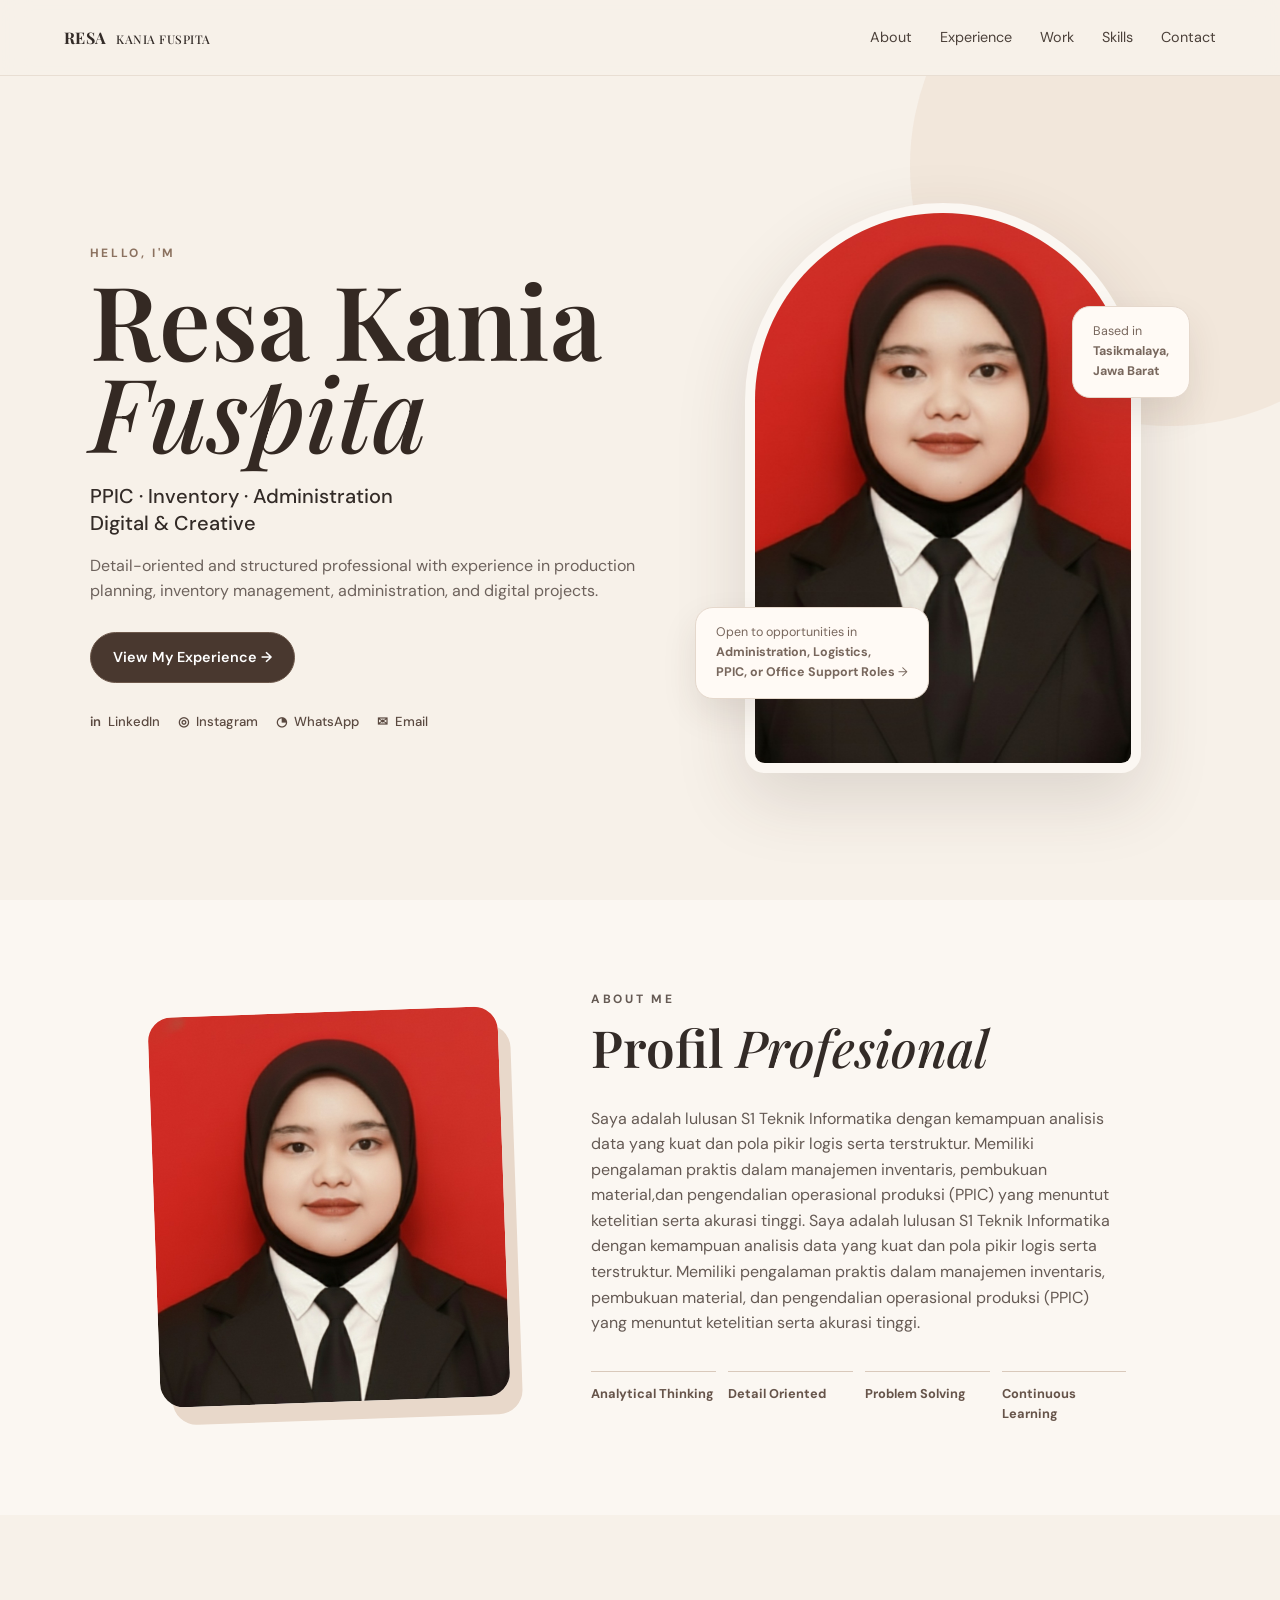
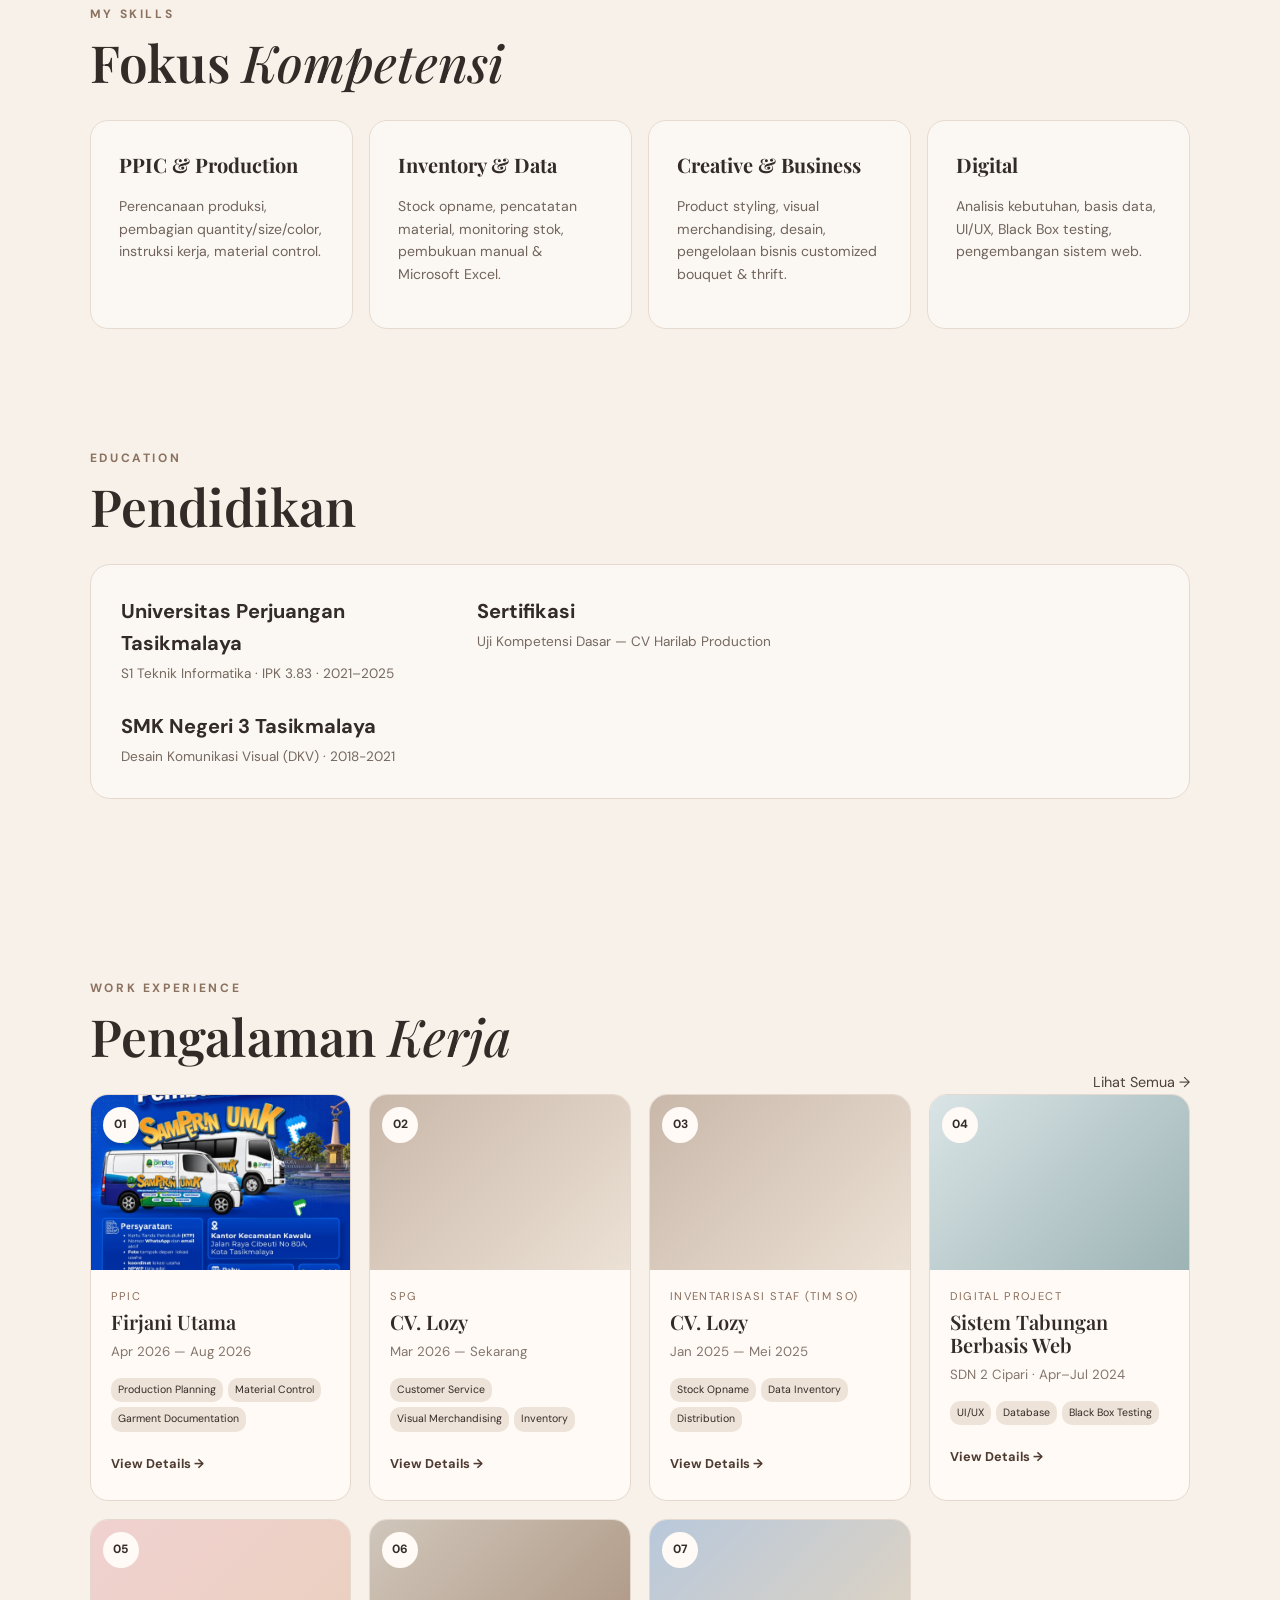
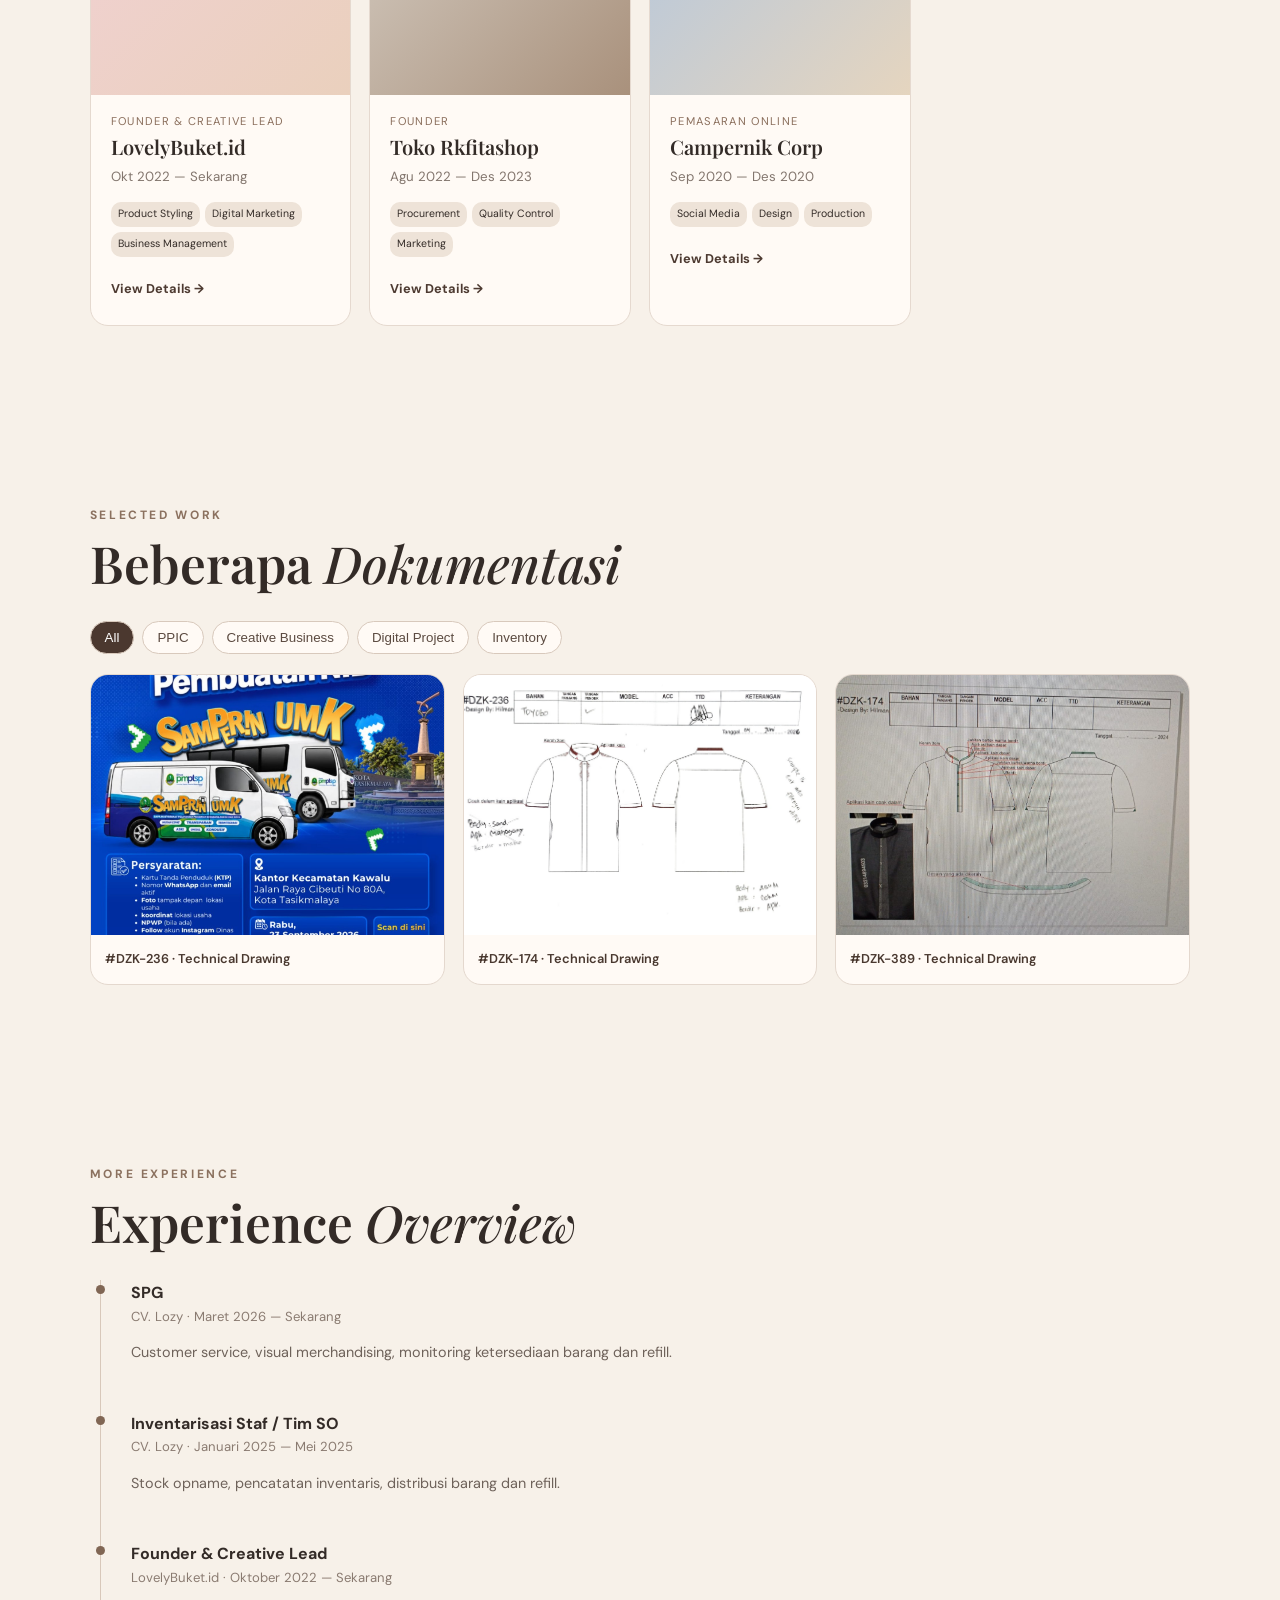
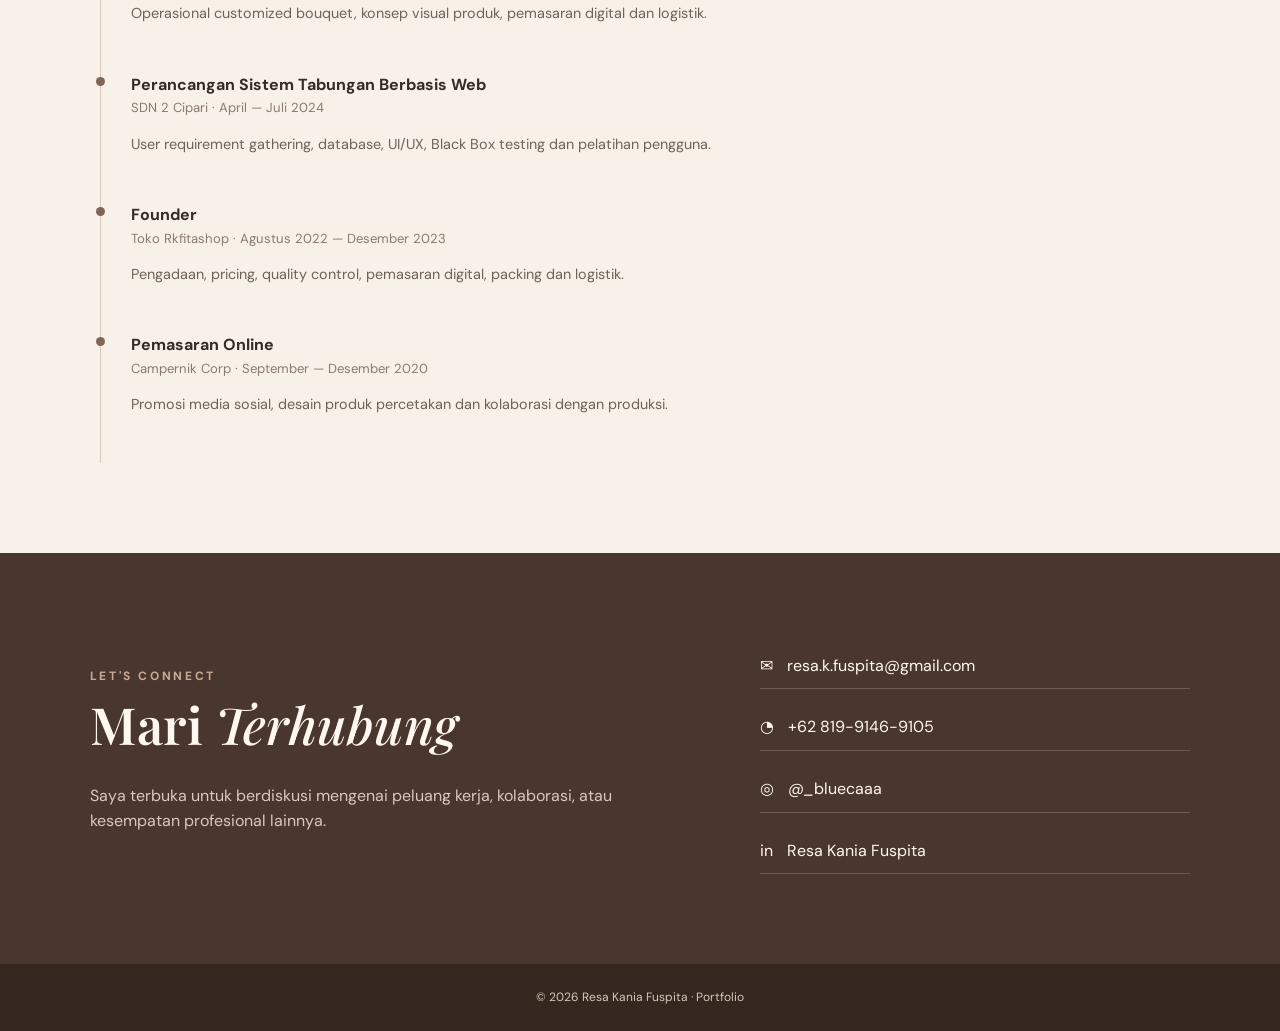
==== index.html @ f3ba0d63 "Add files via upload" ====
<!doctype html>
<html lang="id">
  <head>
    <meta charset="UTF-8" />
    <meta name="viewport" content="width=device-width, initial-scale=1.0" />
    <meta
      name="description"
      content="Portfolio Resa Kania Fuspita — PPIC, Inventory, Administration, Digital & Creative."
    />
    <title>Resa Kania Fuspita — Portfolio</title>
    <link rel="preconnect" href="https://fonts.googleapis.com" />
    <link rel="preconnect" href="https://fonts.gstatic.com" crossorigin />
    <link
      href="https://fonts.googleapis.com/css2?family=DM+Sans:wght@400;500;600;700&family=Playfair+Display:wght@500;600;700&display=swap"
      rel="stylesheet"
    />
    <link rel="stylesheet" href="style.css" />
  </head>
  <body>
    <header class="site-header">
      <a class="brand" href="#home">RESA <span>KANIA FUSPITA</span></a>
      <nav>
        <a href="#about">About</a><a href="#experience">Experience</a
        ><a href="#work">Work</a><a href="#skills">Skills</a
        ><a href="#contact">Contact</a>
      </nav>
    </header>

    <main>
      <section class="hero" id="home">
        <div class="hero-copy">
          <p class="eyebrow">HELLO, I'M</p>
          <h1>Resa Kania<br /><em>Fuspita</em></h1>
          <h2>PPIC · Inventory · Administration<br />Digital & Creative</h2>
          <p class="lead">
            Detail-oriented and structured professional with experience in
            production planning, inventory management, administration, and
            digital projects.
          </p>
          <div class="hero-actions">
            <a class="btn btn-dark" href="#experience">View My Experience →</a>
          </div>
          <div class="socials">
            <a
              href="https://www.linkedin.com/in/resa-kania-fuspita-999582343"
              target="_blank"
              >in <span>LinkedIn</span></a
            >
            <a href="https://www.instagram.com/_bluecaaa/" target="_blank"
              >◎ <span>Instagram</span></a
            >
            <a href="https://wa.me/6281991469105" target="_blank"
              >◔ <span>WhatsApp</span></a
            >
            <a href="mailto:resa.k.fuspita@gmail.com">✉ <span>Email</span></a>
          </div>
        </div>
        <div class="hero-photo">
          <div class="photo-frame">
            <img src="assets/profile.png" alt="Resa Kania Fuspita" />
          </div>
          <div class="floating-note top">
            Based in<br /><strong>Tasikmalaya,<br />Jawa Barat</strong>
          </div>
          <div class="floating-note bottom">
            Open to opportunities in<br /><strong
              >Administration, Logistics,<br />PPIC, or Office Support
              Roles</strong
            >
            →
          </div>
        </div>
      </section>

      <section class="about section" id="about">
        <div class="about-image">
          <img src="assets/profile.png" alt="Resa Kania Fuspita" />
        </div>
        <div>
          <p class="eyebrow">ABOUT ME</p>
          <h2>Profil <em>Profesional</em></h2>
          <p>
            Saya adalah lulusan S1 Teknik Informatika dengan kemampuan analisis data yang kuat dan pola pikir logis serta terstruktur. 
            Memiliki pengalaman praktis dalam manajemen inventaris, pembukuan material,dan pengendalian operasional produksi (PPIC) 
            yang menuntut ketelitian serta akurasi tinggi. Saya adalah lulusan S1 Teknik Informatika dengan kemampuan analisis data 
            yang kuat dan pola pikir logis serta terstruktur. Memiliki
            pengalaman praktis dalam manajemen inventaris, pembukuan material,
            dan pengendalian operasional produksi (PPIC) yang menuntut
            ketelitian serta akurasi tinggi.
          </p>
          <div class="traits">
            <span>Analytical Thinking</span><span>Detail Oriented</span
            ><span>Problem Solving</span><span>Continuous Learning</span>
          </div>
        </div>
      </section>

      <section class="section" id="skills">
        <p class="eyebrow">MY SKILLS</p>
        <h2>Fokus <em>Kompetensi</em></h2>
        <div class="skill-grid">
          <article>
            <b>PPIC & Production</b>
            <p>
              Perencanaan produksi, pembagian quantity/size/color, instruksi
              kerja, material control.
            </p>
          </article>
          <article>
            <b>Inventory & Data</b>
            <p>
              Stock opname, pencatatan material, monitoring stok, pembukuan
              manual & Microsoft Excel.
            </p>
          </article>
          <article>
            <b>Creative & Business</b>
            <p>
              Product styling, visual merchandising, desain, pengelolaan bisnis
              customized bouquet & thrift.
            </p>
          </article>
          <article>
            <b>Digital</b>
            <p>
              Analisis kebutuhan, basis data, UI/UX, Black Box testing,
              pengembangan sistem web.
            </p>
          </article>
        </div>
      </section>

      <section class="section education">
        <p class="eyebrow">EDUCATION</p>
        <h2>Pendidikan</h2>
        <div class="education-card">
          <!-- Kolom Kiri: Riwayat Pendidikan (Disusun ke bawah) -->
          <div class="education-timeline">
            <div>
              <strong>Universitas Perjuangan Tasikmalaya</strong>
              <span>S1 Teknik Informatika · IPK 3.83 · 2021–2025</span>
            </div>
            <div>
              <strong>SMK Negeri 3 Tasikmalaya</strong>
              <span>Desain Komunikasi Visual (DKV) · 2018-2021</span>
            </div>
          </div>

          <!-- Kolom Kanan: Sertifikasi -->
          <div>
            <strong>Sertifikasi</strong>
            <span>Uji Kompetensi Dasar — CV Harilab Production</span>
          </div>
        </div>
      </section>

      <section class="section" id="experience">
        <div class="section-head">
          <div>
            <p class="eyebrow">WORK EXPERIENCE</p>
            <h2>Pengalaman <em>Kerja</em></h2>
          </div>
          <a class="text-link" href="#all-experience">Lihat Semua →</a>
        </div>
        <div class="experience-grid">
          <article class="experience-card">
            <div class="card-num">01</div>
            <div class="card-image ppic"></div>
            <p class="card-role">PPIC</p>
            <h3>Firjani Utama</h3>
            <small>Apr 2026 — Aug 2026</small>
            <div class="tags">
              <i>Production Planning</i><i>Material Control</i
              ><i>Garment Documentation</i>
            </div>
            <a href="experience-ppic.html">View Details →</a>
          </article>
          <article class="experience-card">
            <div class="card-num">02</div>
            <div class="card-image inventory"></div>
            <p class="card-role">SPG</p>
            <h3>CV. Lozy</h3>
            <small>Mar 2026 — Sekarang</small>
            <div class="tags">
              <i>Customer Service</i><i>Visual Merchandising</i><i>Inventory</i>
            </div>
            <a href="experience-spg.html">View Details →</a>
          </article>
          <article class="experience-card">
            <div class="card-num">03</div>
            <div class="card-image inventory"></div>
            <p class="card-role">Inventarisasi Staf (Tim SO)</p>
            <h3>CV. Lozy</h3>
            <small>Jan 2025 — Mei 2025</small>
            <div class="tags">
              <i>Stock Opname</i><i>Data Inventory</i><i>Distribution</i>
            </div>
            <a href="experience-inventory.html">View Details →</a>
          </article>
          <article class="experience-card">
            <div class="card-num">04</div>
            <div class="card-image digital"></div>
            <p class="card-role">Digital Project</p>
            <h3>Sistem Tabungan Berbasis Web</h3>
            <small>SDN 2 Cipari · Apr–Jul 2024</small>
            <div class="tags">
              <i>UI/UX</i><i>Database</i><i>Black Box Testing</i>
            </div>
            <a href="experience-digital.html">View Details →</a>
          </article>
          <article class="experience-card">
            <div class="card-num">05</div>
            <div class="card-image bouquet"></div>
            <p class="card-role">Founder & Creative Lead</p>
            <h3>LovelyBuket.id</h3>
            <small>Okt 2022 — Sekarang</small>
            <div class="tags">
              <i>Product Styling</i><i>Digital Marketing</i
              ><i>Business Management</i>
            </div>
            <a href="experience-lovelybuket.html">View Details →</a>
          </article>
          <article class="experience-card">
            <div class="card-num">06</div>
            <div class="card-image thrift"></div>
            <p class="card-role">Founder</p>
            <h3>Toko Rkfitashop</h3>
            <small>Agu 2022 — Des 2023</small>
            <div class="tags">
              <i>Procurement</i><i>Quality Control</i><i>Marketing</i>
            </div>
            <a href="experience-rkfitashop.html">View Details →</a>
          </article>
          <article class="experience-card">
            <div class="card-num">07</div>
            <div class="card-image marketing"></div>
            <p class="card-role">Pemasaran Online</p>
            <h3>Campernik Corp</h3>
            <small>Sep 2020 — Des 2020</small>
            <div class="tags">
              <i>Social Media</i><i>Design</i><i>Production</i>
            </div>
            <a href="experience-campernik.html">View Details →</a>
          </article>
        </div>
      </section>

      <section class="section" id="work">
        <p class="eyebrow">SELECTED WORK</p>
        <h2>Beberapa <em>Dokumentasi</em></h2>
        <div class="filters">
          <button class="active" data-filter="all">All</button
          ><button data-filter="ppic">PPIC</button
          ><button data-filter="creative">Creative Business</button
          ><button data-filter="digital">Digital Project</button
          ><button data-filter="inventory">Inventory</button>
        </div>
        <div class="work-grid">
          <a
            class="work-item ppic"
            data-category="ppic"
            href="experience-ppic.html"
            ><img src="assets/ppic-dzk-236.jpg" /><span
              >#DZK-236 · Technical Drawing</span
            ></a
          >
          <a
            class="work-item ppic"
            data-category="ppic"
            href="experience-ppic.html"
            ><img src="assets/ppic-dzk-174.jpg" /><span
              >#DZK-174 · Technical Drawing</span
            ></a
          >
          <a
            class="work-item ppic"
            data-category="ppic"
            href="experience-ppic.html"
            ><img src="assets/ppic-dzk-389.jpg" /><span
              >#DZK-389 · Technical Drawing</span
            ></a
          >
        </div>
      </section>

      <section class="section all-experience" id="all-experience">
        <p class="eyebrow">MORE EXPERIENCE</p>
        <h2>Experience <em>Overview</em></h2>
        <div class="timeline">
          <div>
            <b>SPG</b><span>CV. Lozy · Maret 2026 — Sekarang</span>
            <p>
              Customer service, visual merchandising, monitoring ketersediaan
              barang dan refill.
            </p>
          </div>
          <div>
            <b>Inventarisasi Staf / Tim SO</b
            ><span>CV. Lozy · Januari 2025 — Mei 2025</span>
            <p>
              Stock opname, pencatatan inventaris, distribusi barang dan refill.
            </p>
          </div>
          <div>
            <b>Founder & Creative Lead</b
            ><span>LovelyBuket.id · Oktober 2022 — Sekarang</span>
            <p>
              Operasional customized bouquet, konsep visual produk, pemasaran
              digital dan logistik.
            </p>
          </div>
          <div>
            <b>Perancangan Sistem Tabungan Berbasis Web</b
            ><span>SDN 2 Cipari · April — Juli 2024</span>
            <p>
              User requirement gathering, database, UI/UX, Black Box testing dan
              pelatihan pengguna.
            </p>
          </div>
          <div>
            <b>Founder</b
            ><span>Toko Rkfitashop · Agustus 2022 — Desember 2023</span>
            <p>
              Pengadaan, pricing, quality control, pemasaran digital, packing
              dan logistik.
            </p>
          </div>
          <div>
            <b>Pemasaran Online</b
            ><span>Campernik Corp · September — Desember 2020</span>
            <p>
              Promosi media sosial, desain produk percetakan dan kolaborasi
              dengan produksi.
            </p>
          </div>
        </div>
      </section>

      <section class="contact section" id="contact">
        <div>
          <p class="eyebrow">LET'S CONNECT</p>
          <h2>Mari <em>Terhubung</em></h2>
          <p>
            Saya terbuka untuk berdiskusi mengenai peluang kerja, kolaborasi,
            atau kesempatan profesional lainnya.
          </p>
        </div>
        <div class="contact-links">
          <a href="mailto:resa.k.fuspita@gmail.com"
            >✉ <span>resa.k.fuspita@gmail.com</span></a
          >
          <a href="https://wa.me/6281991469105" target="_blank"
            >◔ <span>+62 819-9146-9105</span></a
          >
          <a href="https://www.instagram.com/_bluecaaa/" target="_blank"
            >◎ <span>@_bluecaaa</span></a
          >
          <a
            href="https://www.linkedin.com/in/resa-kania-fuspita-999582343"
            target="_blank"
            >in <span>Resa Kania Fuspita</span></a
          >
        </div>
      </section>
    </main>
    <footer>© 2026 Resa Kania Fuspita · Portfolio</footer>
    <script src="script.js"></script>
  </body>
</html>
---- style.css ----
* {
  box-sizing: border-box;
}
html {
  scroll-behavior: smooth;
}
body {
  margin: 0;
  background: #f7f1e9;
  color: #332b27;
  font-family: "DM Sans", sans-serif;
  line-height: 1.6;
}
.site-header {
  height: 76px;
  display: flex;
  align-items: center;
  justify-content: space-between;
  padding: 0 5%;
  position: sticky;
  top: 0;
  z-index: 20;
  background: rgba(247, 241, 233, 0.9);
  backdrop-filter: blur(14px);
  border-bottom: 1px solid #e8ded3;
}
.brand {
  font-family: "Playfair Display", serif;
  color: #332b27;
  text-decoration: none;
  font-weight: 700;
  letter-spacing: 0.03em;
}
.brand span {
  font-size: 0.75em;
  font-weight: 500;
  margin-left: 5px;
}
.site-header nav {
  display: flex;
  gap: 28px;
}
.site-header nav a,
.text-link {
  color: #4c413a;
  text-decoration: none;
  font-size: 0.9rem;
}
.btn {
  display: inline-flex;
  align-items: center;
  justify-content: center;
  padding: 13px 22px;
  border-radius: 30px;
  text-decoration: none;
  font-weight: 600;
  font-size: 0.9rem;
  border: 1px solid #6d584b;
}
.btn-dark {
  background: #49382f;
  color: white;
}
.btn-light {
  background: #fffaf4;
  color: #49382f;
}
.btn.small {
  padding: 10px 17px;
  font-size: 0.8rem;
}
.hero {
  min-height: calc(100vh - 76px);
  display: grid;
  grid-template-columns: 1fr 0.9fr;
  gap: 5%;
  align-items: center;
  padding: 7% 7%;
  position: relative;
  overflow: hidden;
}
.hero:before {
  content: "";
  position: absolute;
  width: 520px;
  height: 520px;
  border-radius: 50%;
  background: #ead9c9;
  right: -150px;
  top: -170px;
  opacity: 0.45;
}
.hero-copy {
  position: relative;
  z-index: 2;
}
.eyebrow {
  font-size: 0.75rem;
  letter-spacing: 0.22em;
  color: #8b715f;
  font-weight: 700;
  margin: 0 0 10px;
}
.hero h1 {
  font:
    600 clamp(6.4rem, 7vw, 6.4rem)/0.9 "Playfair Display",
    serif;
  margin: 0;
  color: #342923;
}
.hero h1 em,
.section h2 em {
  font-style: italic;
  font-weight: 500;
}
.hero h2 {
  font-size: 1.25rem;
  font-weight: 500;
  line-height: 1.35;
  margin: 25px 0 16px;
}
.lead {
  max-width: 580px;
  color: #6d625c;
}
.hero-actions {
  display: flex;
  gap: 12px;
  flex-wrap: wrap;
  margin: 28px 0;
}
.socials {
  display: flex;
  gap: 18px;
  flex-wrap: wrap;
}
.socials a {
  color: #5a4940;
  text-decoration: none;
  font-weight: 600;
  font-size: 0.82rem;
}
.socials span {
  margin-left: 4px;
  font-weight: 500;
}
.hero-photo {
  position: relative;
  min-height: 560px;
  display: flex;
  align-items: center;
  justify-content: center;
}
.photo-frame {
  width: min(470px, 80%);
  height: 570px;
  border-radius: 240px 240px 24px 24px;
  overflow: hidden;
  background: #eadfd4;
  box-shadow: 0 25px 70px rgba(66, 47, 37, 0.15);
  border: 10px solid #fbf7f2;
}
.photo-frame img {
  width: 100%;
  height: 100%;
  object-fit: cover;
  object-position: center top;
}
.floating-note {
  position: absolute;
  background: #fffaf5;
  border: 1px solid #e5d8cc;
  border-radius: 18px;
  padding: 15px 20px;
  box-shadow: 0 15px 35px rgba(66, 47, 37, 0.1);
  font-size: 0.78rem;
  color: #78675d;
}
.floating-note.top {
  right: 0;
  top: 18%;
}
.floating-note.bottom {
  left: 0;
  bottom: 13%;
}
.section {
  padding: 90px 7%;
  max-width: 1400px;
  margin: auto;
}
.section h2 {
  font:
    600 clamp(2rem, 4vw, 3.3rem)/1.1 "Playfair Display",
    serif;
  margin: 0 0 30px;
}
.about {
  display: grid;
  grid-template-columns: 350px 1fr;
  gap: 9%;
  align-items: center;
  background: #fbf7f2;
  max-width: none;
  padding-left: 12%;
  padding-right: 12%;
}
.about-image {
  height: 390px;
  overflow: hidden;
  border-radius: 24px;
  box-shadow: 12px 18px 0 #e8d8ca;
  transform: rotate(-2deg);
}
.about-image img {
  width: 100%;
  height: 100%;
  object-fit: cover;
  object-position: center top;
}
.about p {
  max-width: 780px;
  color: #655a54;
}
.traits {
  display: grid;
  grid-template-columns: repeat(4, 1fr);
  gap: 12px;
  margin-top: 35px;
}
.traits span {
  font-size: 0.8rem;
  font-weight: 700;
  color: #66544a;
  border-top: 1px solid #d9c9bb;
  padding-top: 12px;
}
.skill-grid {
  display: grid;
  grid-template-columns: repeat(4, 1fr);
  gap: 16px;
}
.skill-grid article {
  background: #fbf7f2;
  border: 1px solid #e6dbd0;
  padding: 28px;
  border-radius: 18px;
  min-height: 180px;
}
.skill-grid b {
  font-family: "Playfair Display", serif;
  font-size: 1.25rem;
}
.skill-grid p {
  font-size: 0.88rem;
  color: #70645d;
}
.education {
  padding-top: 30px;
}
.education-card {
  background: #fbf7f2;
  border: 1px solid #e5d9cf;
  border-radius: 20px;
  padding: 30px;
  display: grid;
  /* Ubah baris di bawah ini dari 2fr 1fr menjadi sejajar 3 kolom */
  grid-template-columns: repeat(3, 1fr); 
  gap: 30px;
}
/* Menambahkan jarak antara Universitas dan SMK yang disusun ke bawah */
.education-timeline {
  display: flex;
  flex-direction: column;
  gap: 25px; /* Kamu bisa memperbesar/memperkecil angka ini untuk mengatur jarak antar sekolah */
}

/* Membesarkan ukuran font nama sekolah / nama sertifikasi */
.education-card strong {
  display: block;
  font-size: 1.25rem; /* Ukuran font diperbesar, ubah angkanya jika masih kurang besar */
  color: #332b27;
}

/* Memastikan ukuran font jurusan lebih kecil dari nama sekolah */
.education-card span {
  display: block;
  font-size: 0.85rem; /* Ukuran font jurusan diperkecil */
  color: #756960;
  margin-top: 4px;
}
.section-head {
  display: flex;
  justify-content: space-between;
  align-items: end;
}
.experience-grid {
  display: grid;
  grid-template-columns: repeat(4, 1fr);
  gap: 18px;
}
.experience-card {
  background: #fffaf5;
  border: 1px solid #e5d9cf;
  border-radius: 18px;
  overflow: hidden;
  position: relative;
  padding-bottom: 24px;
}
.card-num {
  position: absolute;
  top: 12px;
  left: 12px;
  background: #fffaf5;
  border-radius: 50%;
  width: 36px;
  height: 36px;
  display: grid;
  place-items: center;
  font-size: 0.75rem;
  font-weight: 700;
  z-index: 2;
}
.card-image {
  height: 175px;
  background-size: cover;
  background-position: center;
}
.card-image.ppic {
  background-image: url("assets/ppic-dzk-236.jpg");
}
.card-image.inventory {
  background: linear-gradient(135deg, #c9b8aa, #ece1d5);
}
.card-image.digital {
  background: linear-gradient(135deg, #d9e4e6, #9db3b4);
}
.card-image.bouquet {
  background: linear-gradient(135deg, #f0d1d0, #ead0bd);
}
.card-image.thrift {
  background: linear-gradient(135deg, #d0c6bb, #a9917c);
}
.card-image.marketing {
  background: linear-gradient(135deg, #b8c8db, #e5d5bf);
}
.experience-card .card-role,
.experience-card h3,
.experience-card small,
.experience-card > a,
.tags {
  margin-left: 20px;
  margin-right: 20px;
}
.card-role {
  font-size: 0.7rem;
  letter-spacing: 0.12em;
  text-transform: uppercase;
  color: #8a6e5c;
  margin-top: 18px;
  margin-bottom: 4px;
}
.experience-card h3 {
  font:
    600 1.25rem/1.15 "Playfair Display",
    serif;
  margin-top: 0;
  margin-bottom: 5px;
}
.experience-card small {
  color: #83766e;
}
.tags {
  display: flex;
  flex-wrap: wrap;
  gap: 5px;
  margin-top: 14px;
  margin-bottom: 18px;
}
.tags i {
  font-style: normal;
  font-size: 0.66rem;
  background: #eee3d8;
  padding: 4px 7px;
  border-radius: 10px;
}
.experience-card > a {
  font-size: 0.8rem;
  color: #4d3a31;
  text-decoration: none;
  font-weight: 700;
}
.filters {
  display: flex;
  gap: 8px;
  flex-wrap: wrap;
  margin-bottom: 20px;
}
.filters button {
  border: 1px solid #d8c9bc;
  background: #fffaf5;
  color: #5b4a40;
  padding: 8px 14px;
  border-radius: 20px;
  cursor: pointer;
}
.filters button.active {
  background: #4b382f;
  color: white;
}
.work-grid {
  display: grid;
  grid-template-columns: repeat(3, 1fr);
  gap: 18px;
}
.work-item {
  background: #fffaf5;
  border: 1px solid #e4d8ce;
  border-radius: 18px;
  overflow: hidden;
  text-decoration: none;
  color: #49382f;
}
.work-item img {
  display: block;
  width: 100%;
  height: 260px;
  object-fit: cover;
  object-position: center;
}
.work-item span {
  display: block;
  padding: 14px;
  font-size: 0.8rem;
  font-weight: 600;
}
.timeline {
  display: grid;
  gap: 0;
  border-left: 1px solid #d8c8ba;
  margin-left: 10px;
}
.timeline > div {
  padding: 0 0 32px 30px;
  position: relative;
}
.timeline > div:before {
  content: "";
  position: absolute;
  left: -5px;
  top: 5px;
  width: 9px;
  height: 9px;
  border-radius: 50%;
  background: #806654;
}
.timeline b,
.timeline span {
  display: block;
}
.timeline span {
  font-size: 0.82rem;
  color: #8a7b71;
}
.timeline p {
  font-size: 0.9rem;
  color: #6e625a;
}
.contact {
  background: #49372f;
  color: #f8efe7;
  max-width: none;
  display: grid;
  grid-template-columns: 1.3fr 1fr;
  gap: 10%;
  align-items: center;
}
.contact .eyebrow {
  color: #c9aa94;
}
.contact h2 {
  color: #fff7f0;
}
.contact p {
  color: #d8c8bd;
  max-width: 550px;
}
.contact-links {
  display: grid;
  gap: 15px;
}
.contact-links a {
  color: #fff7f0;
  text-decoration: none;
  border-bottom: 1px solid #705b4f;
  padding: 10px 0;
}
.contact-links span {
  margin-left: 10px;
}
footer {
  text-align: center;
  padding: 24px;
  background: #332720;
  color: #d6c7bb;
  font-size: 0.75rem;
}
@media (max-width: 1050px) {
  .experience-grid {
    grid-template-columns: repeat(2, 1fr);
  }
  .skill-grid {
    grid-template-columns: repeat(2, 1fr);
  }
  .hero {
    grid-template-columns: 1fr;
  }
  .hero-photo {
    min-height: 480px;
  }
  .about {
    grid-template-columns: 1fr;
  }
  .about-image {
    max-width: 350px;
  }
  .traits {
    grid-template-columns: repeat(2, 1fr);
  }
}
@media (max-width: 700px) {
  .site-header {
    padding: 0 5%;
    height: 65px;
  }
  .site-header nav {
    display: none;
  }
  .site-header .btn {
    display: none;
  }
  .brand {
    font-size: 0.85rem;
  }
  .hero {
    padding: 60px 6%;
    min-height: auto;
  }
  .hero h1 {
    font-size: 3.6rem;
  }
  .hero-photo {
    min-height: 430px;
    margin-top: 15px;
  }
  .photo-frame {
    height: 460px;
    width: 86%;
  }
  .floating-note {
    font-size: 0.68rem;
    padding: 10px 12px;
  }
  .floating-note.top {
    right: -2%;
    top: 12%;
  }
  .floating-note.bottom {
    left: -2%;
    bottom: 8%;
  }
  .section {
    padding: 65px 6%;
  }
  .about {
    padding-left: 6%;
    padding-right: 6%;
  }
  .skill-grid,
  .experience-grid,
  .work-grid {
    grid-template-columns: 1fr;
  }
  .education-card,
  .contact {
    grid-template-columns: 1fr;
  }
  .section-head {
    align-items: start;
    gap: 15px;
    flex-direction: column;
  }
  .work-item img {
    height: 230px;
  }
  .traits {
    grid-template-columns: 1fr 1fr;
  }
  .socials {
    gap: 12px;
  }
}
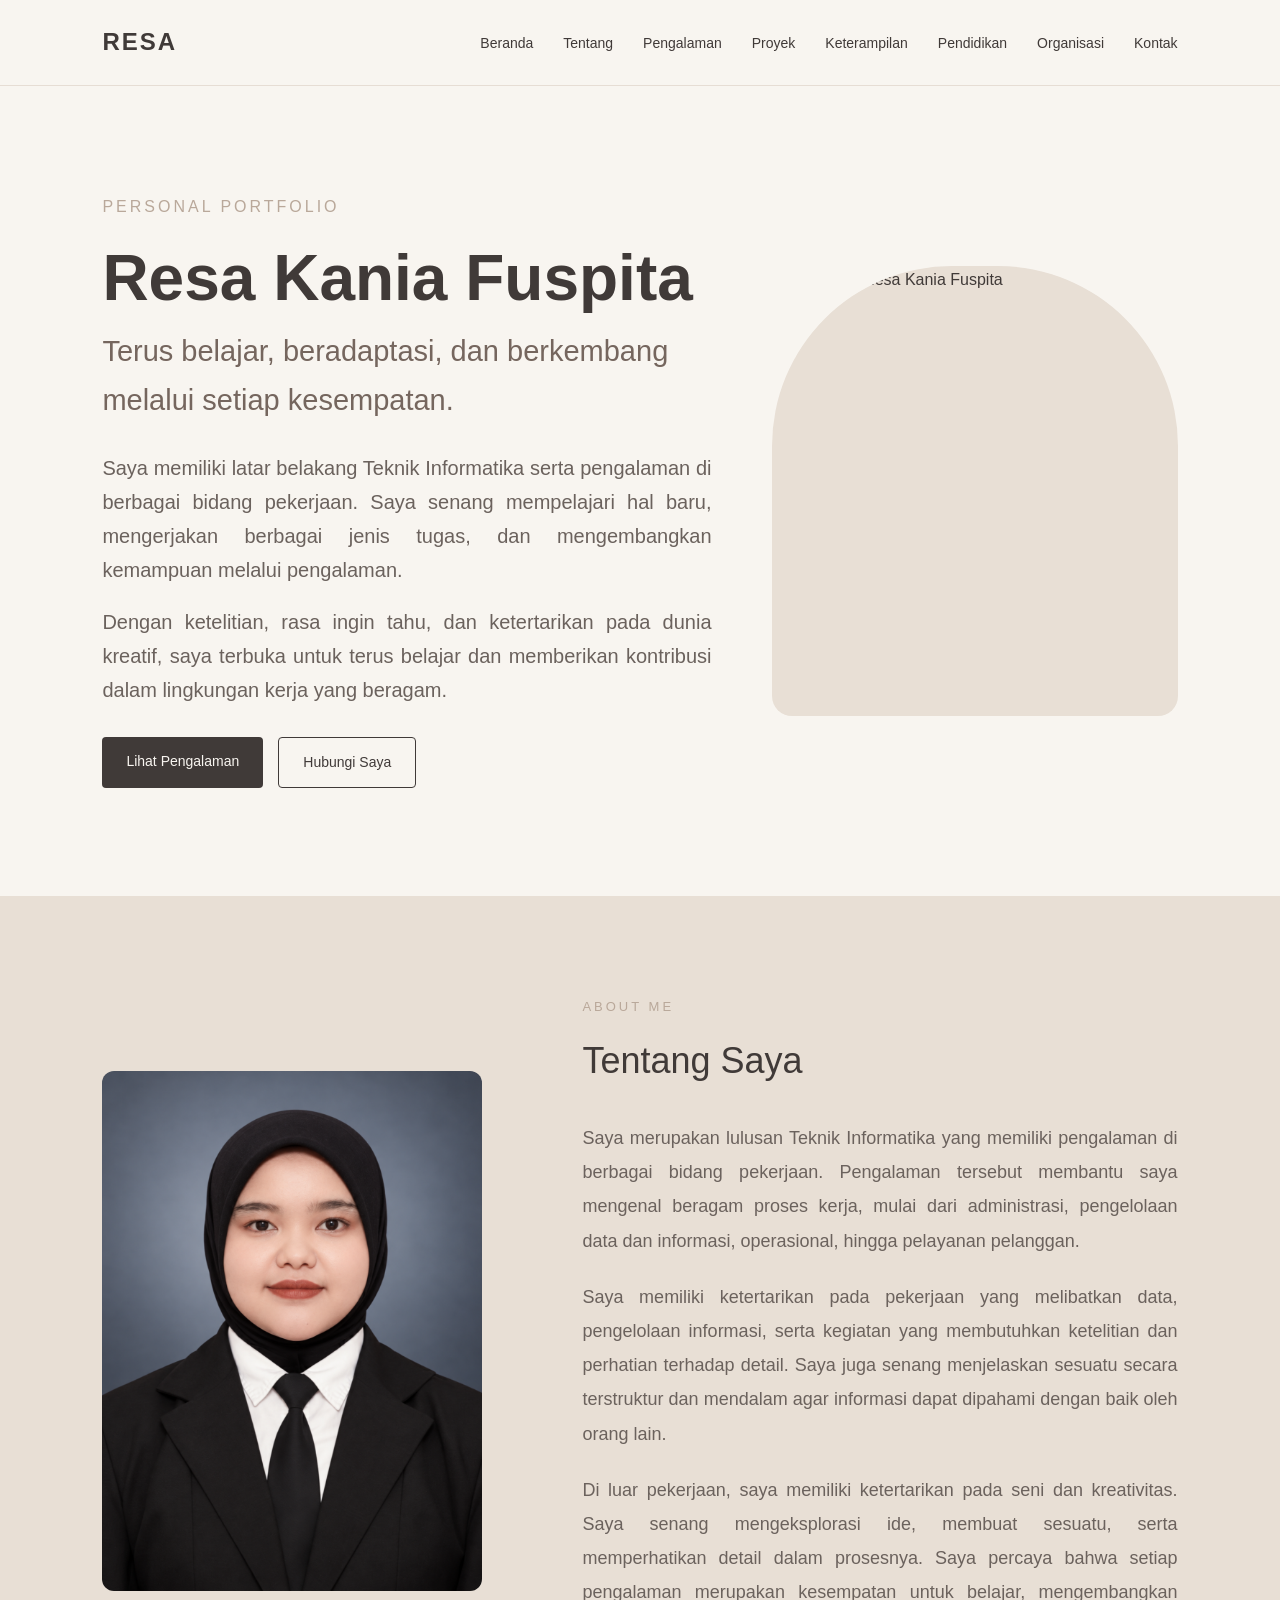
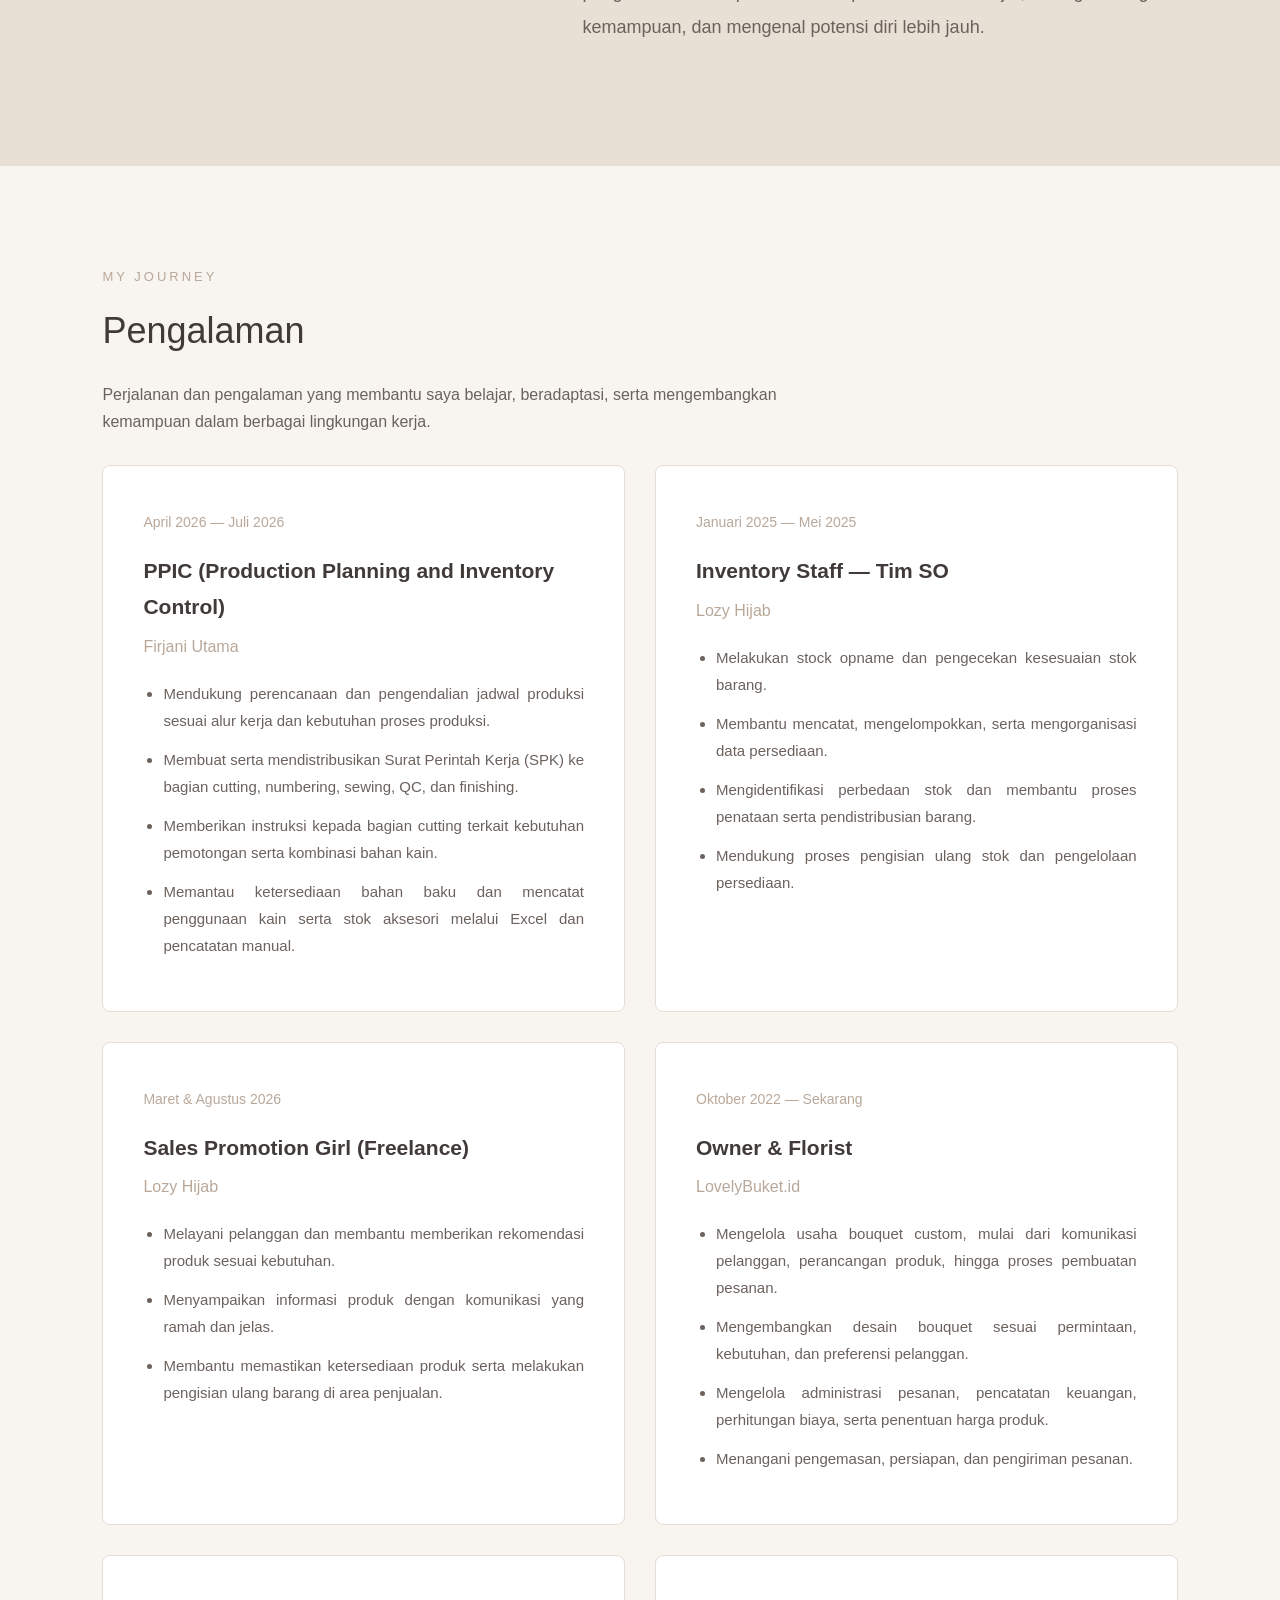
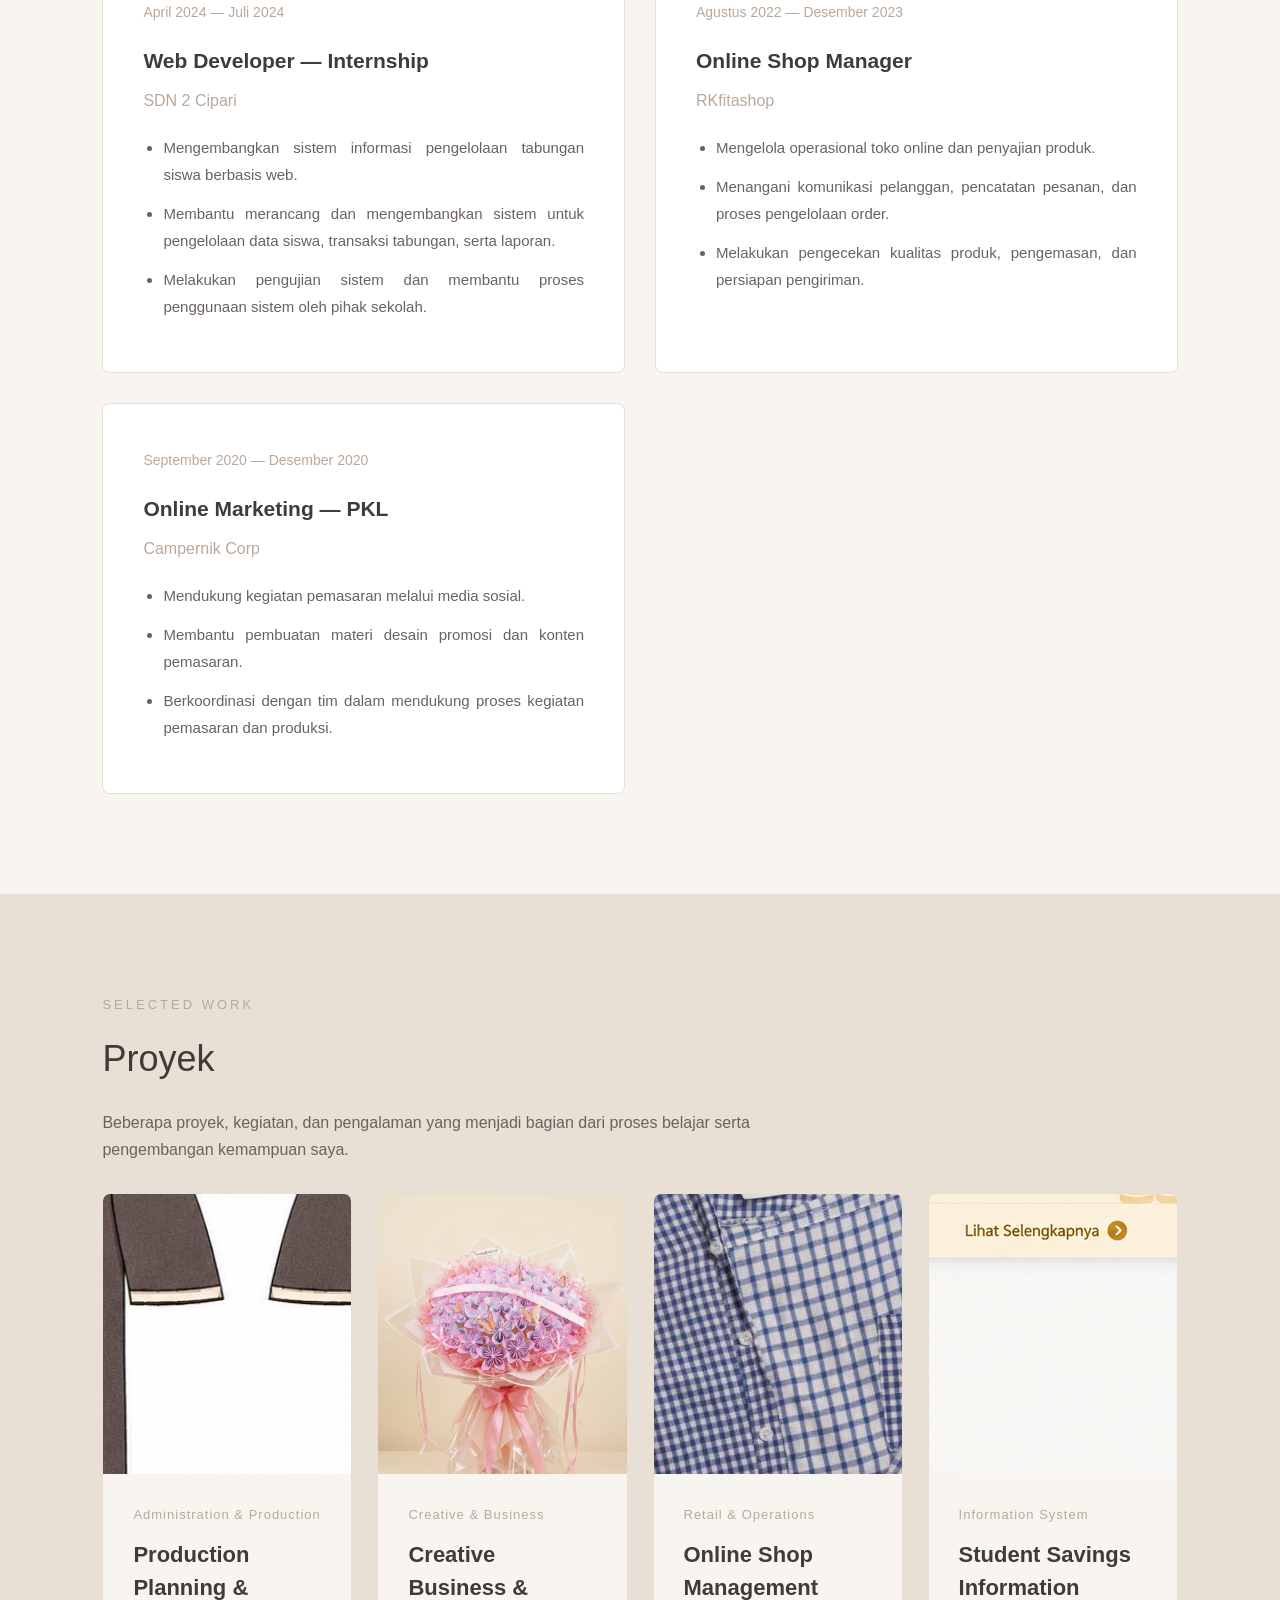
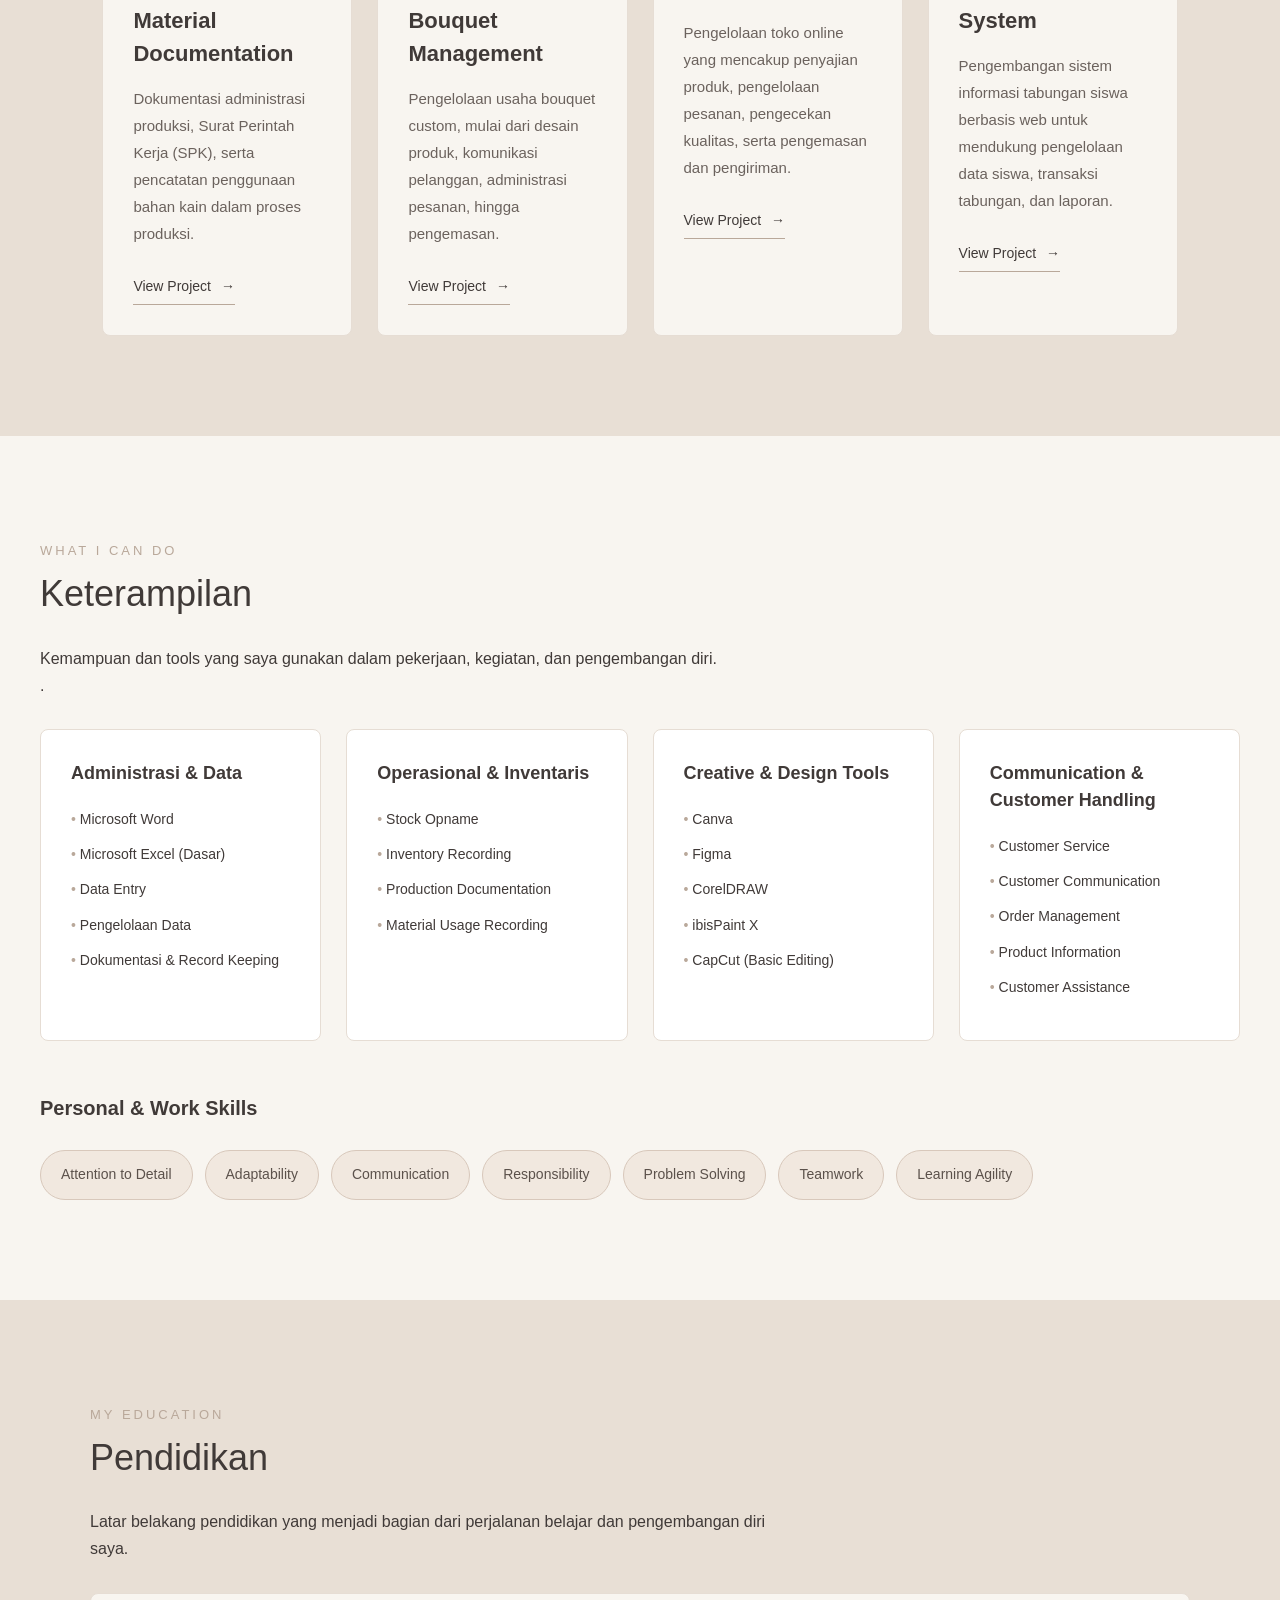
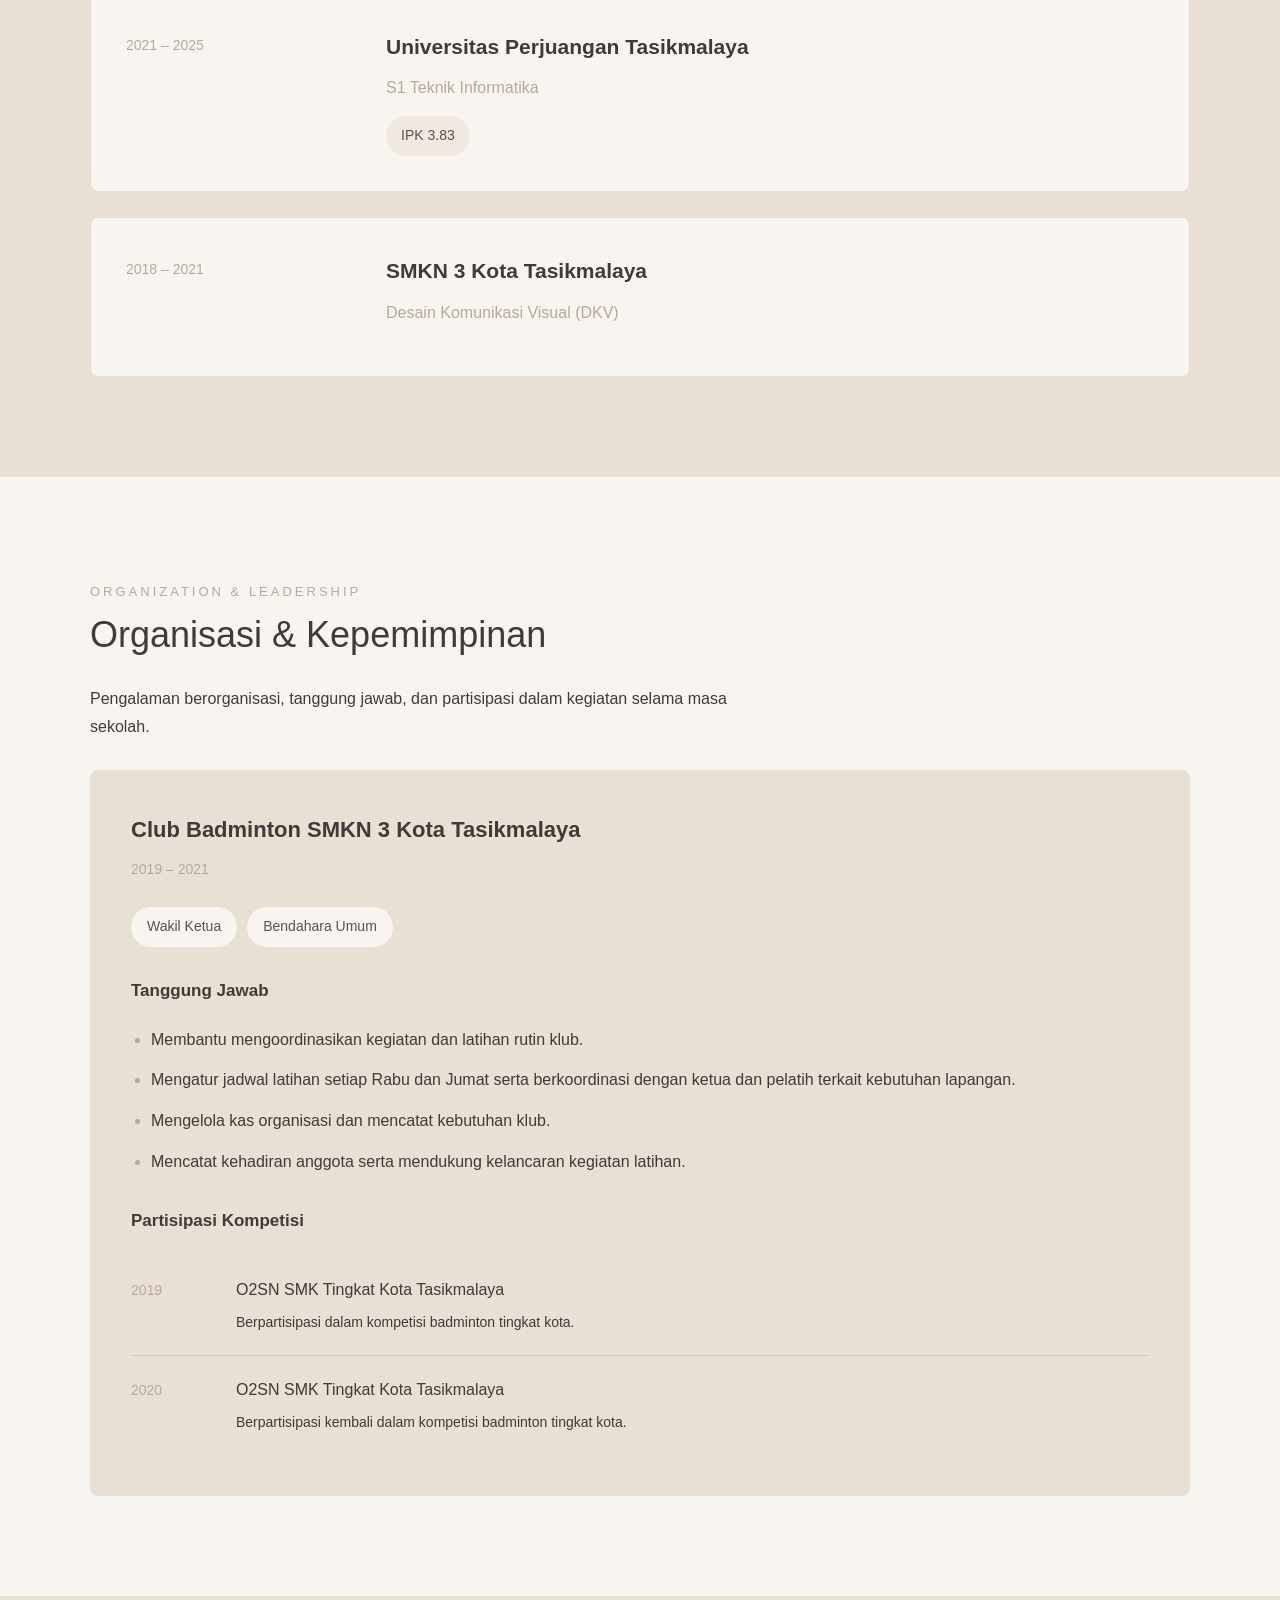
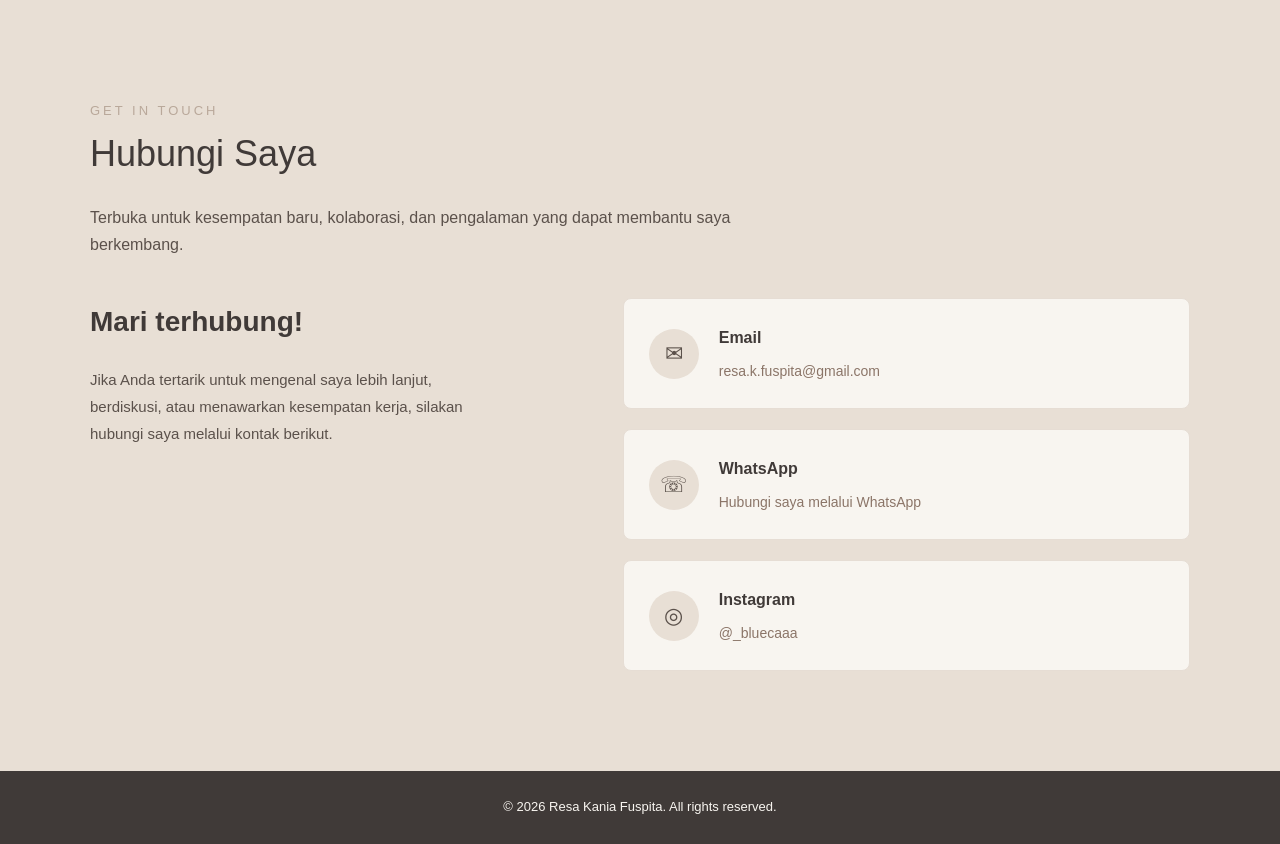
==== commit baba2027: "Add files via upload" ====
--- a/index.html
+++ b/index.html
@@ -1,369 +1,801 @@
-<!doctype html>
-<html lang="id">
-  <head>
-    <meta charset="UTF-8" />
-    <meta name="viewport" content="width=device-width, initial-scale=1.0" />
-    <meta
-      name="description"
-      content="Portfolio Resa Kania Fuspita — PPIC, Inventory, Administration, Digital & Creative."
-    />
-    <title>Resa Kania Fuspita — Portfolio</title>
-    <link rel="preconnect" href="https://fonts.googleapis.com" />
-    <link rel="preconnect" href="https://fonts.gstatic.com" crossorigin />
-    <link
-      href="https://fonts.googleapis.com/css2?family=DM+Sans:wght@400;500;600;700&family=Playfair+Display:wght@500;600;700&display=swap"
-      rel="stylesheet"
-    />
-    <link rel="stylesheet" href="style.css" />
-  </head>
-  <body>
-    <header class="site-header">
-      <a class="brand" href="#home">RESA <span>KANIA FUSPITA</span></a>
-      <nav>
-        <a href="#about">About</a><a href="#experience">Experience</a
-        ><a href="#work">Work</a><a href="#skills">Skills</a
-        ><a href="#contact">Contact</a>
-      </nav>
-    </header>
-
-    <main>
-      <section class="hero" id="home">
-        <div class="hero-copy">
-          <p class="eyebrow">HELLO, I'M</p>
-          <h1>Resa Kania<br /><em>Fuspita</em></h1>
-          <h2>PPIC · Inventory · Administration<br />Digital & Creative</h2>
-          <p class="lead">
-            Detail-oriented and structured professional with experience in
-            production planning, inventory management, administration, and
-            digital projects.
-          </p>
-          <div class="hero-actions">
-            <a class="btn btn-dark" href="#experience">View My Experience →</a>
-          </div>
-          <div class="socials">
-            <a
-              href="https://www.linkedin.com/in/resa-kania-fuspita-999582343"
-              target="_blank"
-              >in <span>LinkedIn</span></a
-            >
-            <a href="https://www.instagram.com/_bluecaaa/" target="_blank"
-              >◎ <span>Instagram</span></a
-            >
-            <a href="https://wa.me/6281991469105" target="_blank"
-              >◔ <span>WhatsApp</span></a
-            >
-            <a href="mailto:resa.k.fuspita@gmail.com">✉ <span>Email</span></a>
-          </div>
-        </div>
-        <div class="hero-photo">
-          <div class="photo-frame">
-            <img src="assets/profile.png" alt="Resa Kania Fuspita" />
-          </div>
-          <div class="floating-note top">
-            Based in<br /><strong>Tasikmalaya,<br />Jawa Barat</strong>
-          </div>
-          <div class="floating-note bottom">
-            Open to opportunities in<br /><strong
-              >Administration, Logistics,<br />PPIC, or Office Support
-              Roles</strong
-            >
-            →
-          </div>
-        </div>
-      </section>
-
-      <section class="about section" id="about">
-        <div class="about-image">
-          <img src="assets/profile.png" alt="Resa Kania Fuspita" />
-        </div>
-        <div>
-          <p class="eyebrow">ABOUT ME</p>
-          <h2>Profil <em>Profesional</em></h2>
-          <p>
-            Saya adalah lulusan S1 Teknik Informatika dengan kemampuan analisis data yang kuat dan pola pikir logis serta terstruktur. 
-            Memiliki pengalaman praktis dalam manajemen inventaris, pembukuan material,dan pengendalian operasional produksi (PPIC) 
-            yang menuntut ketelitian serta akurasi tinggi. Saya adalah lulusan S1 Teknik Informatika dengan kemampuan analisis data 
-            yang kuat dan pola pikir logis serta terstruktur. Memiliki
-            pengalaman praktis dalam manajemen inventaris, pembukuan material,
-            dan pengendalian operasional produksi (PPIC) yang menuntut
-            ketelitian serta akurasi tinggi.
-          </p>
-          <div class="traits">
-            <span>Analytical Thinking</span><span>Detail Oriented</span
-            ><span>Problem Solving</span><span>Continuous Learning</span>
-          </div>
-        </div>
-      </section>
-
-      <section class="section" id="skills">
-        <p class="eyebrow">MY SKILLS</p>
-        <h2>Fokus <em>Kompetensi</em></h2>
-        <div class="skill-grid">
-          <article>
-            <b>PPIC & Production</b>
-            <p>
-              Perencanaan produksi, pembagian quantity/size/color, instruksi
-              kerja, material control.
-            </p>
-          </article>
-          <article>
-            <b>Inventory & Data</b>
-            <p>
-              Stock opname, pencatatan material, monitoring stok, pembukuan
-              manual & Microsoft Excel.
-            </p>
-          </article>
-          <article>
-            <b>Creative & Business</b>
-            <p>
-              Product styling, visual merchandising, desain, pengelolaan bisnis
-              customized bouquet & thrift.
-            </p>
-          </article>
-          <article>
-            <b>Digital</b>
-            <p>
-              Analisis kebutuhan, basis data, UI/UX, Black Box testing,
-              pengembangan sistem web.
-            </p>
-          </article>
-        </div>
-      </section>
-
-      <section class="section education">
-        <p class="eyebrow">EDUCATION</p>
-        <h2>Pendidikan</h2>
-        <div class="education-card">
-          <!-- Kolom Kiri: Riwayat Pendidikan (Disusun ke bawah) -->
-          <div class="education-timeline">
-            <div>
-              <strong>Universitas Perjuangan Tasikmalaya</strong>
-              <span>S1 Teknik Informatika · IPK 3.83 · 2021–2025</span>
-            </div>
-            <div>
-              <strong>SMK Negeri 3 Tasikmalaya</strong>
-              <span>Desain Komunikasi Visual (DKV) · 2018-2021</span>
-            </div>
-          </div>
-
-          <!-- Kolom Kanan: Sertifikasi -->
-          <div>
-            <strong>Sertifikasi</strong>
-            <span>Uji Kompetensi Dasar — CV Harilab Production</span>
-          </div>
-        </div>
-      </section>
-
-      <section class="section" id="experience">
-        <div class="section-head">
-          <div>
-            <p class="eyebrow">WORK EXPERIENCE</p>
-            <h2>Pengalaman <em>Kerja</em></h2>
-          </div>
-          <a class="text-link" href="#all-experience">Lihat Semua →</a>
-        </div>
-        <div class="experience-grid">
-          <article class="experience-card">
-            <div class="card-num">01</div>
-            <div class="card-image ppic"></div>
-            <p class="card-role">PPIC</p>
-            <h3>Firjani Utama</h3>
-            <small>Apr 2026 — Aug 2026</small>
-            <div class="tags">
-              <i>Production Planning</i><i>Material Control</i
-              ><i>Garment Documentation</i>
-            </div>
-            <a href="experience-ppic.html">View Details →</a>
-          </article>
-          <article class="experience-card">
-            <div class="card-num">02</div>
-            <div class="card-image inventory"></div>
-            <p class="card-role">SPG</p>
-            <h3>CV. Lozy</h3>
-            <small>Mar 2026 — Sekarang</small>
-            <div class="tags">
-              <i>Customer Service</i><i>Visual Merchandising</i><i>Inventory</i>
-            </div>
-            <a href="experience-spg.html">View Details →</a>
-          </article>
-          <article class="experience-card">
-            <div class="card-num">03</div>
-            <div class="card-image inventory"></div>
-            <p class="card-role">Inventarisasi Staf (Tim SO)</p>
-            <h3>CV. Lozy</h3>
-            <small>Jan 2025 — Mei 2025</small>
-            <div class="tags">
-              <i>Stock Opname</i><i>Data Inventory</i><i>Distribution</i>
-            </div>
-            <a href="experience-inventory.html">View Details →</a>
-          </article>
-          <article class="experience-card">
-            <div class="card-num">04</div>
-            <div class="card-image digital"></div>
-            <p class="card-role">Digital Project</p>
-            <h3>Sistem Tabungan Berbasis Web</h3>
-            <small>SDN 2 Cipari · Apr–Jul 2024</small>
-            <div class="tags">
-              <i>UI/UX</i><i>Database</i><i>Black Box Testing</i>
-            </div>
-            <a href="experience-digital.html">View Details →</a>
-          </article>
-          <article class="experience-card">
-            <div class="card-num">05</div>
-            <div class="card-image bouquet"></div>
-            <p class="card-role">Founder & Creative Lead</p>
-            <h3>LovelyBuket.id</h3>
-            <small>Okt 2022 — Sekarang</small>
-            <div class="tags">
-              <i>Product Styling</i><i>Digital Marketing</i
-              ><i>Business Management</i>
-            </div>
-            <a href="experience-lovelybuket.html">View Details →</a>
-          </article>
-          <article class="experience-card">
-            <div class="card-num">06</div>
-            <div class="card-image thrift"></div>
-            <p class="card-role">Founder</p>
-            <h3>Toko Rkfitashop</h3>
-            <small>Agu 2022 — Des 2023</small>
-            <div class="tags">
-              <i>Procurement</i><i>Quality Control</i><i>Marketing</i>
-            </div>
-            <a href="experience-rkfitashop.html">View Details →</a>
-          </article>
-          <article class="experience-card">
-            <div class="card-num">07</div>
-            <div class="card-image marketing"></div>
-            <p class="card-role">Pemasaran Online</p>
-            <h3>Campernik Corp</h3>
-            <small>Sep 2020 — Des 2020</small>
-            <div class="tags">
-              <i>Social Media</i><i>Design</i><i>Production</i>
-            </div>
-            <a href="experience-campernik.html">View Details →</a>
-          </article>
-        </div>
-      </section>
-
-      <section class="section" id="work">
-        <p class="eyebrow">SELECTED WORK</p>
-        <h2>Beberapa <em>Dokumentasi</em></h2>
-        <div class="filters">
-          <button class="active" data-filter="all">All</button
-          ><button data-filter="ppic">PPIC</button
-          ><button data-filter="creative">Creative Business</button
-          ><button data-filter="digital">Digital Project</button
-          ><button data-filter="inventory">Inventory</button>
-        </div>
-        <div class="work-grid">
-          <a
-            class="work-item ppic"
-            data-category="ppic"
-            href="experience-ppic.html"
-            ><img src="assets/ppic-dzk-236.jpg" /><span
-              >#DZK-236 · Technical Drawing</span
-            ></a
-          >
-          <a
-            class="work-item ppic"
-            data-category="ppic"
-            href="experience-ppic.html"
-            ><img src="assets/ppic-dzk-174.jpg" /><span
-              >#DZK-174 · Technical Drawing</span
-            ></a
-          >
-          <a
-            class="work-item ppic"
-            data-category="ppic"
-            href="experience-ppic.html"
-            ><img src="assets/ppic-dzk-389.jpg" /><span
-              >#DZK-389 · Technical Drawing</span
-            ></a
-          >
-        </div>
-      </section>
-
-      <section class="section all-experience" id="all-experience">
-        <p class="eyebrow">MORE EXPERIENCE</p>
-        <h2>Experience <em>Overview</em></h2>
-        <div class="timeline">
-          <div>
-            <b>SPG</b><span>CV. Lozy · Maret 2026 — Sekarang</span>
-            <p>
-              Customer service, visual merchandising, monitoring ketersediaan
-              barang dan refill.
-            </p>
-          </div>
-          <div>
-            <b>Inventarisasi Staf / Tim SO</b
-            ><span>CV. Lozy · Januari 2025 — Mei 2025</span>
-            <p>
-              Stock opname, pencatatan inventaris, distribusi barang dan refill.
-            </p>
-          </div>
-          <div>
-            <b>Founder & Creative Lead</b
-            ><span>LovelyBuket.id · Oktober 2022 — Sekarang</span>
-            <p>
-              Operasional customized bouquet, konsep visual produk, pemasaran
-              digital dan logistik.
-            </p>
-          </div>
-          <div>
-            <b>Perancangan Sistem Tabungan Berbasis Web</b
-            ><span>SDN 2 Cipari · April — Juli 2024</span>
-            <p>
-              User requirement gathering, database, UI/UX, Black Box testing dan
-              pelatihan pengguna.
-            </p>
-          </div>
-          <div>
-            <b>Founder</b
-            ><span>Toko Rkfitashop · Agustus 2022 — Desember 2023</span>
-            <p>
-              Pengadaan, pricing, quality control, pemasaran digital, packing
-              dan logistik.
-            </p>
-          </div>
-          <div>
-            <b>Pemasaran Online</b
-            ><span>Campernik Corp · September — Desember 2020</span>
-            <p>
-              Promosi media sosial, desain produk percetakan dan kolaborasi
-              dengan produksi.
-            </p>
-          </div>
-        </div>
-      </section>
-
-      <section class="contact section" id="contact">
-        <div>
-          <p class="eyebrow">LET'S CONNECT</p>
-          <h2>Mari <em>Terhubung</em></h2>
-          <p>
-            Saya terbuka untuk berdiskusi mengenai peluang kerja, kolaborasi,
-            atau kesempatan profesional lainnya.
-          </p>
-        </div>
-        <div class="contact-links">
-          <a href="mailto:resa.k.fuspita@gmail.com"
-            >✉ <span>resa.k.fuspita@gmail.com</span></a
-          >
-          <a href="https://wa.me/6281991469105" target="_blank"
-            >◔ <span>+62 819-9146-9105</span></a
-          >
-          <a href="https://www.instagram.com/_bluecaaa/" target="_blank"
-            >◎ <span>@_bluecaaa</span></a
-          >
-          <a
-            href="https://www.linkedin.com/in/resa-kania-fuspita-999582343"
-            target="_blank"
-            >in <span>Resa Kania Fuspita</span></a
-          >
-        </div>
-      </section>
-    </main>
-    <footer>© 2026 Resa Kania Fuspita · Portfolio</footer>
-    <script src="script.js"></script>
-  </body>
-</html>
+<!DOCTYPE html>
+<html lang="id">
+<head>
+    <meta charset="UTF-8">
+    <meta name="viewport" content="width=device-width, initial-scale=1.0">
+    <title>Resa Kania Fuspita | Portfolio</title>
+    <meta name="description" content="Personal portfolio of Resa Kania Fuspita.">
+
+    <link rel="stylesheet" href="style.css">
+</head>
+<body>
+
+    <!-- Navbar -->
+    <header>
+        <nav class="navbar">
+            <a href="#home" class="logo">RESA</a>
+
+            <ul class="nav-links">
+                <li><a href="#home">Beranda</a></li>
+                <li><a href="#about">Tentang</a></li>
+                <li><a href="#experience">Pengalaman</a></li>
+                <li><a href="#projects">Proyek</a></li>
+                <li><a href="#skills">Keterampilan</a></li>
+                <li><a href="#education">Pendidikan</a></li>
+                <li><a href="#organization">Organisasi</a></li>
+                <li><a href="#contact">Kontak</a></li>
+
+            </ul>
+        </nav>
+    </header>
+
+    <!-- Hero / Beranda -->
+    <section id="home" class="hero">
+        <div class="hero-content">
+            <p class="hero-label">PERSONAL PORTFOLIO</p>
+
+            <h1>Resa Kania Fuspita</h1>
+
+            <h2>
+                Terus belajar, beradaptasi, dan berkembang
+                melalui setiap kesempatan.
+            </h2>
+
+            <p class="hero-description">
+                Saya memiliki latar belakang Teknik Informatika
+                serta pengalaman di berbagai bidang pekerjaan.
+                Saya senang mempelajari hal baru, mengerjakan
+                berbagai jenis tugas, dan mengembangkan kemampuan
+                melalui pengalaman.
+            </p>
+
+            <p class="hero-description">
+                Dengan ketelitian, rasa ingin tahu, dan ketertarikan
+                pada dunia kreatif, saya terbuka untuk terus belajar
+                dan memberikan kontribusi dalam lingkungan kerja
+                yang beragam.
+            </p>
+
+            <div class="hero-buttons">
+                <a href="#experience" class="btn-primary">
+                    Lihat Pengalaman
+                </a>
+
+                <a href="#contact" class="btn-secondary">
+                    Hubungi Saya
+                </a>
+            </div>
+        </div>
+
+        <div class="hero-image">
+    <img src="assets/foto-resa.png" alt="Foto profil Resa Kania Fuspita">
+</div>
+    </section>
+
+    <!-- Tentang Saya -->
+<section id="about" class="about">
+
+    <div class="about-content">
+
+        <!-- Foto -->
+        <div class="about-image">
+            <img src="assets/profile.png" alt="Foto Resa Kania Fuspita">
+        </div>
+
+        <!-- Konten Tentang Saya -->
+        <div class="about-description">
+
+            <div class="about-heading">
+                <p class="section-label">ABOUT ME</p>
+                <h2>Tentang Saya</h2>
+            </div>
+
+            <div class="about-text">
+                <p>
+                    Saya merupakan lulusan Teknik Informatika yang memiliki
+                    pengalaman di berbagai bidang pekerjaan. Pengalaman
+                    tersebut membantu saya mengenal beragam proses kerja,
+                    mulai dari administrasi, pengelolaan data dan informasi,
+                    operasional, hingga pelayanan pelanggan.
+                </p>
+
+                <p>
+                    Saya memiliki ketertarikan pada pekerjaan yang melibatkan
+                    data, pengelolaan informasi, serta kegiatan yang
+                    membutuhkan ketelitian dan perhatian terhadap detail.
+                    Saya juga senang menjelaskan sesuatu secara terstruktur
+                    dan mendalam agar informasi dapat dipahami dengan baik
+                    oleh orang lain.
+                </p>
+
+                <p>
+                    Di luar pekerjaan, saya memiliki ketertarikan pada seni
+                    dan kreativitas. Saya senang mengeksplorasi ide, membuat
+                    sesuatu, serta memperhatikan detail dalam prosesnya.
+                    Saya percaya bahwa setiap pengalaman merupakan kesempatan
+                    untuk belajar, mengembangkan kemampuan, dan mengenal
+                    potensi diri lebih jauh.
+                </p>
+            </div>
+
+        </div>
+
+    </div>
+
+</section>
+    <!-- Pengalaman -->
+<section id="experience" class="experience">
+
+    <div class="experience-container">
+
+        <div class="section-heading">
+            <p class="section-label">MY JOURNEY</p>
+            <h2>Pengalaman</h2>
+            <p class="section-intro">
+                Perjalanan dan pengalaman yang membantu saya
+                belajar, beradaptasi, serta mengembangkan
+                kemampuan dalam berbagai lingkungan kerja.
+            </p>
+        </div>
+
+        <div class="experience-list">
+
+            <!-- Pengalaman 1 -->
+            <article class="experience-card">
+                <div class="experience-date">
+                    April 2026 — Juli 2026
+                </div>
+
+                <div class="experience-details">
+                    <h3>PPIC (Production Planning and Inventory Control)</h3>
+                    <h4>Firjani Utama</h4>
+
+                    <ul>
+                        <li>
+                            Mendukung perencanaan dan pengendalian
+                            jadwal produksi sesuai alur kerja dan
+                            kebutuhan proses produksi.
+                        </li>
+                        <li>
+                            Membuat serta mendistribusikan Surat
+                            Perintah Kerja (SPK) ke bagian cutting,
+                            numbering, sewing, QC, dan finishing.
+                        </li>
+                        <li>
+                            Memberikan instruksi kepada bagian cutting
+                            terkait kebutuhan pemotongan serta
+                            kombinasi bahan kain.
+                        </li>
+                        <li>
+                            Memantau ketersediaan bahan baku dan
+                            mencatat penggunaan kain serta stok
+                            aksesori melalui Excel dan pencatatan manual.
+                        </li>
+                    </ul>
+                </div>
+            </article>
+
+
+            <!-- Pengalaman 2 -->
+            <article class="experience-card">
+                <div class="experience-date">
+                    Januari 2025 — Mei 2025
+                </div>
+
+                <div class="experience-details">
+                    <h3>Inventory Staff — Tim SO</h3>
+                    <h4>Lozy Hijab</h4>
+
+                    <ul>
+                        <li>
+                            Melakukan stock opname dan pengecekan
+                            kesesuaian stok barang.
+                        </li>
+                        <li>
+                            Membantu mencatat, mengelompokkan,
+                            serta mengorganisasi data persediaan.
+                        </li>
+                        <li>
+                            Mengidentifikasi perbedaan stok dan
+                            membantu proses penataan serta
+                            pendistribusian barang.
+                        </li>
+                        <li>
+                            Mendukung proses pengisian ulang stok
+                            dan pengelolaan persediaan.
+                        </li>
+                    </ul>
+                </div>
+            </article>
+
+
+            <!-- Pengalaman 3 -->
+            <article class="experience-card">
+                <div class="experience-date">
+                    Maret & Agustus 2026
+                </div>
+
+                <div class="experience-details">
+                    <h3>Sales Promotion Girl (Freelance)</h3>
+                    <h4>Lozy Hijab</h4>
+
+                    <ul>
+                        <li>
+                            Melayani pelanggan dan membantu
+                            memberikan rekomendasi produk
+                            sesuai kebutuhan.
+                        </li>
+                        <li>
+                            Menyampaikan informasi produk dengan
+                            komunikasi yang ramah dan jelas.
+                        </li>
+                        <li>
+                            Membantu memastikan ketersediaan
+                            produk serta melakukan pengisian
+                            ulang barang di area penjualan.
+                        </li>
+                    </ul>
+                </div>
+            </article>
+
+
+            <!-- Pengalaman 4 -->
+            <article class="experience-card">
+                <div class="experience-date">
+                    Oktober 2022 — Sekarang
+                </div>
+
+                <div class="experience-details">
+                    <h3>Owner & Florist</h3>
+                    <h4>LovelyBuket.id</h4>
+
+                    <ul>
+                        <li>
+                            Mengelola usaha bouquet custom,
+                            mulai dari komunikasi pelanggan,
+                            perancangan produk, hingga proses
+                            pembuatan pesanan.
+                        </li>
+                        <li>
+                            Mengembangkan desain bouquet sesuai
+                            permintaan, kebutuhan, dan preferensi
+                            pelanggan.
+                        </li>
+                        <li>
+                            Mengelola administrasi pesanan,
+                            pencatatan keuangan, perhitungan
+                            biaya, serta penentuan harga produk.
+                        </li>
+                        <li>
+                            Menangani pengemasan, persiapan,
+                            dan pengiriman pesanan.
+                        </li>
+                    </ul>
+                </div>
+            </article>
+
+
+            <!-- Pengalaman 5 -->
+            <article class="experience-card">
+                <div class="experience-date">
+                    April 2024 — Juli 2024
+                </div>
+
+                <div class="experience-details">
+                    <h3>Web Developer — Internship</h3>
+                    <h4>SDN 2 Cipari</h4>
+
+                    <ul>
+                        <li>
+                            Mengembangkan sistem informasi
+                            pengelolaan tabungan siswa berbasis web.
+                        </li>
+                        <li>
+                            Membantu merancang dan mengembangkan
+                            sistem untuk pengelolaan data siswa,
+                            transaksi tabungan, serta laporan.
+                        </li>
+                        <li>
+                            Melakukan pengujian sistem dan
+                            membantu proses penggunaan sistem
+                            oleh pihak sekolah.
+                        </li>
+                    </ul>
+                </div>
+            </article>
+
+
+            <!-- Pengalaman 6 -->
+            <article class="experience-card">
+                <div class="experience-date">
+                    Agustus 2022 — Desember 2023
+                </div>
+
+                <div class="experience-details">
+                    <h3>Online Shop Manager</h3>
+                    <h4>RKfitashop</h4>
+
+                    <ul>
+                        <li>
+                            Mengelola operasional toko online
+                            dan penyajian produk.
+                        </li>
+                        <li>
+                            Menangani komunikasi pelanggan,
+                            pencatatan pesanan, dan proses
+                            pengelolaan order.
+                        </li>
+                        <li>
+                            Melakukan pengecekan kualitas produk,
+                            pengemasan, dan persiapan pengiriman.
+                        </li>
+                    </ul>
+                </div>
+            </article>
+
+
+            <!-- Pengalaman 7 -->
+            <article class="experience-card">
+                <div class="experience-date">
+                    September 2020 — Desember 2020
+                </div>
+
+                <div class="experience-details">
+                    <h3>Online Marketing — PKL</h3>
+                    <h4>Campernik Corp</h4>
+
+                    <ul>
+                        <li>
+                            Mendukung kegiatan pemasaran
+                            melalui media sosial.
+                        </li>
+                        <li>
+                            Membantu pembuatan materi desain
+                            promosi dan konten pemasaran.
+                        </li>
+                        <li>
+                            Berkoordinasi dengan tim dalam
+                            mendukung proses kegiatan pemasaran
+                            dan produksi.
+                        </li>
+                    </ul>
+                </div>
+            </article>
+
+        </div>
+
+    </div>
+
+</section>
+
+    <!-- Proyek -->
+<section id="projects" class="projects">
+
+    <div class="projects-container">
+
+        <div class="section-heading">
+            <p class="section-label">SELECTED WORK</p>
+            <h2>Proyek</h2>
+            <p class="section-intro">
+                Beberapa proyek, kegiatan, dan pengalaman yang
+                menjadi bagian dari proses belajar serta
+                pengembangan kemampuan saya.
+            </p>
+        </div>
+
+        <div class="project-grid">
+
+            <!-- Project 1 -->
+            <article class="project-card">
+
+                <div class="project-image project-ppic">
+    <img src="assets/ppic-spk 1.png" alt="Dokumentasi PPIC">
+</div>
+
+                <div class="project-content">
+                    <p class="project-category">
+                        Administration & Production
+                    </p>
+
+                    <h3>Production Planning & Material Documentation</h3>
+
+                    <p>
+                        Dokumentasi administrasi produksi,
+                        Surat Perintah Kerja (SPK), serta
+                        pencatatan penggunaan bahan kain
+                        dalam proses produksi.
+                    </p>
+
+                    <a href="#" class="project-link" data-project="ppic">
+                        View Project <span>&rarr;</span>
+                    </a>
+                </div>
+
+            </article>
+
+
+            <!-- Project 2 -->
+            <article class="project-card">
+
+               <div class="project-image project-bouquet">
+    <img src="assets/lovelybuket.jpeg" alt="LovelyBuket.id bouquet project">
+</div>
+
+                <div class="project-content">
+                    <p class="project-category">
+                        Creative & Business
+                    </p>
+
+                    <h3>Creative Business & Bouquet Management</h3>
+
+                    <p>
+                        Pengelolaan usaha bouquet custom,
+                        mulai dari desain produk, komunikasi
+                        pelanggan, administrasi pesanan,
+                        hingga pengemasan.
+                    </p>
+
+                    <a href="#" class="project-link" data-project="bouquet">
+                        View Project <span>&rarr;</span>
+                    </a>
+                </div>
+
+            </article>
+
+
+            <!-- Project 3 -->
+            <article class="project-card">
+
+                <div class="project-image project-shop">
+    <img src="assets/shop-product-1.jpg" alt="RKfitashop Online Shop">
+</div>
+
+                <div class="project-content">
+                    <p class="project-category">
+                        Retail & Operations
+                    </p>
+
+                    <h3>Online Shop Management</h3>
+
+                    <p>
+                        Pengelolaan toko online yang mencakup
+                        penyajian produk, pengelolaan pesanan,
+                        pengecekan kualitas, serta pengemasan
+                        dan pengiriman.
+                    </p>
+
+                    <a href="#" class="project-link" data-project="shop">
+                        View Project <span>&rarr;</span>
+                    </a>
+                </div>
+
+            </article>
+
+
+            <!-- Project 4 -->
+            <article class="project-card">
+
+                <div class="project-image project-system">
+    <img src="assets/system-students 1.png" alt="Student Savings Information System">
+</div>
+
+                <div class="project-content">
+                    <p class="project-category">
+                        Information System
+                    </p>
+
+                    <h3>Student Savings Information System</h3>
+
+                    <p>
+                        Pengembangan sistem informasi tabungan
+                        siswa berbasis web untuk mendukung
+                        pengelolaan data siswa, transaksi
+                        tabungan, dan laporan.
+                    </p>
+
+                    <a href="#" class="project-link" data-project="system">
+                        View Project <span>&rarr;</span>
+                    </a>
+                </div>
+
+            </article>
+
+        </div>
+
+    </div>
+
+</section>
+
+   
+<!-- Keterampilan -->
+<section id="skills" class="skills">
+    <div class="skills-container">
+        <div class="section-heading">
+            <span class="section-label">WHAT I CAN DO</span>
+            <h2>Keterampilan</h2>
+            <p>
+                <p>
+    Kemampuan dan tools yang saya gunakan dalam pekerjaan, kegiatan, dan pengembangan diri.
+</p>.
+            </p>
+        </div>
+
+        <div class="skills-grid">
+
+            <!-- Administrasi & Data -->
+            <div class="skill-card">
+                <h3>Administrasi & Data</h3>
+                <ul>
+                    <li>Microsoft Word</li>
+                    <li>Microsoft Excel (Dasar)</li>
+                    <li>Data Entry</li>
+                    <li>Pengelolaan Data</li>
+                    <li>Dokumentasi & Record Keeping</li>
+                </ul>
+            </div>
+
+            <!-- Operasional -->
+            <div class="skill-card">
+                <h3>Operasional & Inventaris</h3>
+                <ul>
+                    <li>Stock Opname</li>
+                    <li>Inventory Recording</li>
+                    <li>Production Documentation</li>
+                    <li>Material Usage Recording</li>
+                </ul>
+            </div>
+
+            <!-- Creative -->
+            <div class="skill-card">
+                <h3>Creative & Design Tools</h3>
+                <ul>
+                    <li>Canva</li>
+                    <li>Figma</li>
+                    <li>CorelDRAW</li>
+                    <li>ibisPaint X</li>
+                    <li>CapCut (Basic Editing)</li>
+                </ul>
+            </div>
+
+            <!-- Communication -->
+            <div class="skill-card">
+                <h3>Communication & Customer Handling</h3>
+                <ul>
+                    <li>Customer Service</li>
+                    <li>Customer Communication</li>
+                    <li>Order Management</li>
+                    <li>Product Information</li>
+                    <li>Customer Assistance</li>
+                </ul>
+            </div>
+
+        </div>
+
+        <div class="soft-skills">
+            <h3>Personal & Work Skills</h3>
+
+            <div class="soft-skills-list">
+                <span>Attention to Detail</span>
+                <span>Adaptability</span>
+                <span>Communication</span>
+                <span>Responsibility</span>
+                <span>Problem Solving</span>
+                <span>Teamwork</span>
+                <span>Learning Agility</span>
+            </div>
+        </div>
+
+    </div>
+</section>
+
+    <!-- Pendidikan -->
+<section id="education" class="education">
+
+    <div class="education-container">
+
+        <div class="section-heading">
+            <span class="section-label">MY EDUCATION</span>
+            <h2>Pendidikan</h2>
+            <p>
+                Latar belakang pendidikan yang menjadi bagian
+                dari perjalanan belajar dan pengembangan diri saya.
+            </p>
+        </div>
+
+        <div class="education-list">
+
+            <!-- University -->
+            <div class="education-card">
+
+                <div class="education-date">
+                    2021 – 2025
+                </div>
+
+                <div class="education-details">
+                    <h3>Universitas Perjuangan Tasikmalaya</h3>
+                    <h4>S1 Teknik Informatika</h4>
+
+                    <p class="education-achievement">
+                        IPK 3.83
+                    </p>
+                </div>
+
+            </div>
+
+            <!-- Vocational School -->
+            <div class="education-card">
+
+                <div class="education-date">
+                    2018 – 2021
+                </div>
+
+                <div class="education-details">
+                    <h3>SMKN 3 Kota Tasikmalaya</h3>
+                    <h4>Desain Komunikasi Visual (DKV)</h4>
+                </div>
+
+            </div>
+
+        </div>
+
+    </div>
+
+</section>
+
+    
+<!-- Organisasi & Kepemimpinan -->
+<section id="organization" class="organization">
+    <div class="organization-container">
+
+        <div class="section-heading">
+            <span class="section-label">ORGANIZATION & LEADERSHIP</span>
+            <h2>Organisasi & Kepemimpinan</h2>
+            <p>
+                Pengalaman berorganisasi, tanggung jawab, dan
+                partisipasi dalam kegiatan selama masa sekolah.
+            </p>
+        </div>
+
+        <div class="organization-card">
+
+            <div class="organization-header">
+                <div>
+                    <h3>Club Badminton SMKN 3 Kota Tasikmalaya</h3>
+                    <p class="organization-period">2019 – 2021</p>
+                </div>
+            </div>
+
+            <div class="organization-roles">
+                <span>Wakil Ketua</span>
+                <span>Bendahara Umum</span>
+            </div>
+
+            <div class="organization-content">
+                <h4>Tanggung Jawab</h4>
+                <ul>
+                    <li>Membantu mengoordinasikan kegiatan dan latihan rutin klub.</li>
+                    <li>Mengatur jadwal latihan setiap Rabu dan Jumat serta berkoordinasi dengan ketua dan pelatih terkait kebutuhan lapangan.</li>
+                    <li>Mengelola kas organisasi dan mencatat kebutuhan klub.</li>
+                    <li>Mencatat kehadiran anggota serta mendukung kelancaran kegiatan latihan.</li>
+                </ul>
+            </div>
+
+            <div class="organization-content">
+                <h4>Partisipasi Kompetisi</h4>
+
+                <div class="competition-item">
+                    <div class="competition-year">2019</div>
+                    <div>
+                        <h5>O2SN SMK Tingkat Kota Tasikmalaya</h5>
+                        <p>
+                            Berpartisipasi dalam kompetisi badminton
+                            tingkat kota.
+                        </p>
+                    </div>
+                </div>
+
+                <div class="competition-item">
+                    <div class="competition-year">2020</div>
+                    <div>
+                        <h5>O2SN SMK Tingkat Kota Tasikmalaya</h5>
+                        <p>
+                            Berpartisipasi kembali dalam kompetisi
+                            badminton tingkat kota.
+                        </p>
+                    </div>
+                </div>
+
+            </div>
+
+        </div>
+    </div>
+</section>
+
+
+    
+<!-- Contact -->
+<section id="contact" class="contact">
+    <div class="contact-container">
+
+        <div class="section-heading">
+            <span class="section-label">GET IN TOUCH</span>
+            <h2>Hubungi Saya</h2>
+            <p>
+                Terbuka untuk kesempatan baru, kolaborasi,
+                dan pengalaman yang dapat membantu saya berkembang.
+            </p>
+        </div>
+
+        <div class="contact-content">
+            <div class="contact-text">
+                <h3>Mari terhubung!</h3>
+                <p>
+                    Jika Anda tertarik untuk mengenal saya lebih lanjut,
+                    berdiskusi, atau menawarkan kesempatan kerja,
+                    silakan hubungi saya melalui kontak berikut.
+                </p>
+            </div>
+
+            <div class="contact-links">
+
+                <a href="mailto:resa.k.fuspita@gmail.com"
+                   class="contact-item">
+                    <div class="contact-icon">✉</div>
+                    <div>
+                        <h4>Email</h4>
+                        <p>resa.k.fuspita@gmail.com</p>
+                    </div>
+                </a>
+
+                <a href="https://wa.me/6281991469105"
+                   target="_blank"
+                   class="contact-item">
+                    <div class="contact-icon">☏</div>
+                    <div>
+                        <h4>WhatsApp</h4>
+                        <p>Hubungi saya melalui WhatsApp</p>
+                    </div>
+                </a>
+
+                <a href="https://www.instagram.com/_bluecaaa/"
+                   target="_blank"
+                   class="contact-item">
+                    <div class="contact-icon">◎</div>
+                    <div>
+                        <h4>Instagram</h4>
+                        <p>@_bluecaaa</p>
+                    </div>
+                </a>
+
+            </div>
+        </div>
+
+    </div>
+</section>
+
+
+    <!-- Footer -->
+    <footer>
+        <p>&copy; 2026 Resa Kania Fuspita. All rights reserved.</p>
+    </footer>
+
+
+<!-- Project Modal -->
+<div class="project-modal" id="project-modal">
+    <div class="project-modal-overlay"></div>
+
+    <div class="project-modal-content">
+        <button class="project-modal-close" id="project-modal-close" aria-label="Tutup popup">
+            &times;
+        </button>
+
+        <div id="project-modal-body">
+            <!-- Project detail content will appear here -->
+        </div>
+    </div>
+</div>
+
+    <script src="script.js"></script>
+
+</body>
+</html>
--- a/style.css
+++ b/style.css
@@ -1,602 +1,1340 @@
+/* =========================
+   1. BASIC RESET
+========================= */
+
 * {
-  box-sizing: border-box;
-}
+    margin: 0;
+    padding: 0;
+    box-sizing: border-box;
+}
+
 html {
-  scroll-behavior: smooth;
-}
+    scroll-behavior: smooth;
+}
+
 body {
-  margin: 0;
-  background: #f7f1e9;
-  color: #332b27;
-  font-family: "DM Sans", sans-serif;
-  line-height: 1.6;
-}
-.site-header {
-  height: 76px;
-  display: flex;
-  align-items: center;
-  justify-content: space-between;
-  padding: 0 5%;
-  position: sticky;
-  top: 0;
-  z-index: 20;
-  background: rgba(247, 241, 233, 0.9);
-  backdrop-filter: blur(14px);
-  border-bottom: 1px solid #e8ded3;
-}
-.brand {
-  font-family: "Playfair Display", serif;
-  color: #332b27;
-  text-decoration: none;
-  font-weight: 700;
-  letter-spacing: 0.03em;
-}
-.brand span {
-  font-size: 0.75em;
-  font-weight: 500;
-  margin-left: 5px;
-}
-.site-header nav {
-  display: flex;
-  gap: 28px;
-}
-.site-header nav a,
-.text-link {
-  color: #4c413a;
-  text-decoration: none;
-  font-size: 0.9rem;
-}
-.btn {
-  display: inline-flex;
-  align-items: center;
-  justify-content: center;
-  padding: 13px 22px;
-  border-radius: 30px;
-  text-decoration: none;
-  font-weight: 600;
-  font-size: 0.9rem;
-  border: 1px solid #6d584b;
-}
-.btn-dark {
-  background: #49382f;
-  color: white;
-}
-.btn-light {
-  background: #fffaf4;
-  color: #49382f;
-}
-.btn.small {
-  padding: 10px 17px;
-  font-size: 0.8rem;
-}
+    font-family: Arial, Helvetica, sans-serif;
+    background-color: #F8F5F0;
+    color: #403A38;
+    line-height: 1.7;
+}
+
+/* =========================
+   2. COLOR & GENERAL STYLE
+========================= */
+
+:root {
+    --ivory: #F8F5F0;
+    --beige: #E8DFD5;
+    --taupe: #B9A89A;
+    --muted-rose: #C6A5B5;
+    --charcoal: #403A38;
+    --white: #FFFFFF;
+}
+
+section {
+    padding: 100px 8%;
+}
+
+a {
+    text-decoration: none;
+    color: inherit;
+}
+
+/* =========================
+   3. NAVBAR
+========================= */
+
+header {
+    background-color: var(--ivory);
+    position: sticky;
+    top: 0;
+    z-index: 1000;
+}
+
+.navbar {
+    display: flex;
+    justify-content: space-between;
+    align-items: center;
+    padding: 22px 8%;
+    border-bottom: 1px solid #e6ddd4;
+}
+
+.logo {
+    font-size: 24px;
+    font-weight: bold;
+    letter-spacing: 2px;
+}
+
+.nav-links {
+    display: flex;
+    list-style: none;
+    gap: 30px;
+}
+
+.nav-links a {
+    font-size: 14px;
+    transition: color 0.3s ease;
+}
+
+.nav-links a:hover {
+    color: var(--muted-rose);
+}
+
+/* =========================
+   4. HERO SECTION
+========================= */
+
 .hero {
-  min-height: calc(100vh - 76px);
-  display: grid;
-  grid-template-columns: 1fr 0.9fr;
-  gap: 5%;
-  align-items: center;
-  padding: 7% 7%;
-  position: relative;
-  overflow: hidden;
-}
-.hero:before {
-  content: "";
-  position: absolute;
-  width: 520px;
-  height: 520px;
-  border-radius: 50%;
-  background: #ead9c9;
-  right: -150px;
-  top: -170px;
-  opacity: 0.45;
-}
-.hero-copy {
-  position: relative;
-  z-index: 2;
-}
-.eyebrow {
-  font-size: 0.75rem;
-  letter-spacing: 0.22em;
-  color: #8b715f;
-  font-weight: 700;
-  margin: 0 0 10px;
-}
+    min-height: 90vh;
+    display: grid;
+    grid-template-columns: 1.2fr 0.8fr;
+    align-items: center;
+    gap: 60px;
+    background-color: var(--ivory);
+}
+
+.hero-content {
+    max-width: 800px;
+}
+
+.hero-label {
+    color: var(--taupe);
+    font-size: 16px;
+    letter-spacing: 3px;
+    margin-bottom: 20px;
+}
+
 .hero h1 {
-  font:
-    600 clamp(6.4rem, 7vw, 6.4rem)/0.9 "Playfair Display",
-    serif;
-  margin: 0;
-  color: #342923;
-}
-.hero h1 em,
-.section h2 em {
-  font-style: italic;
-  font-weight: 500;
-}
+    font-size: clamp(55px, 5vw, 68px);
+    line-height: 1.2;
+    margin-bottom: 10px;
+    font-weight: 600;
+}
+
 .hero h2 {
-  font-size: 1.25rem;
-  font-weight: 500;
-  line-height: 1.35;
-  margin: 25px 0 16px;
-}
-.lead {
-  max-width: 580px;
-  color: #6d625c;
-}
-.hero-actions {
-  display: flex;
-  gap: 12px;
-  flex-wrap: wrap;
-  margin: 28px 0;
-}
-.socials {
-  display: flex;
-  gap: 18px;
-  flex-wrap: wrap;
-}
-.socials a {
-  color: #5a4940;
-  text-decoration: none;
-  font-weight: 600;
-  font-size: 0.82rem;
-}
-.socials span {
-  margin-left: 4px;
-  font-weight: 500;
-}
-.hero-photo {
-  position: relative;
-  min-height: 560px;
-  display: flex;
-  align-items: center;
-  justify-content: center;
-}
-.photo-frame {
-  width: min(470px, 80%);
-  height: 570px;
-  border-radius: 240px 240px 24px 24px;
-  overflow: hidden;
-  background: #eadfd4;
-  box-shadow: 0 25px 70px rgba(66, 47, 37, 0.15);
-  border: 10px solid #fbf7f2;
-}
-.photo-frame img {
-  width: 100%;
-  height: 100%;
-  object-fit: cover;
-  object-position: center top;
-}
-.floating-note {
-  position: absolute;
-  background: #fffaf5;
-  border: 1px solid #e5d8cc;
-  border-radius: 18px;
-  padding: 15px 20px;
-  box-shadow: 0 15px 35px rgba(66, 47, 37, 0.1);
-  font-size: 0.78rem;
-  color: #78675d;
-}
-.floating-note.top {
-  right: 0;
-  top: 18%;
-}
-.floating-note.bottom {
-  left: 0;
-  bottom: 13%;
-}
-.section {
-  padding: 90px 7%;
-  max-width: 1400px;
-  margin: auto;
-}
-.section h2 {
-  font:
-    600 clamp(2rem, 4vw, 3.3rem)/1.1 "Playfair Display",
-    serif;
-  margin: 0 0 30px;
-}
+    font-size: 29px;
+    font-weight: 400;
+    margin-bottom: 25px;
+    color: #75665e;
+}
+
+.hero-description {
+    font-size: 20px;
+    margin-bottom: 18px;
+    color: #6b625d;
+    text-align: justify;
+}
+
+/* =========================
+   5. BUTTONS
+========================= */
+
+.hero-buttons {
+    display: flex;
+    gap: 15px;
+    flex-wrap: wrap;
+    margin-top: 30px;
+}
+
+.btn-primary,
+.btn-secondary {
+    padding: 13px 24px;
+    border-radius: 4px;
+    font-size: 14px;
+    transition: all 0.3s ease;
+}
+
+.btn-primary {
+    background-color: var(--charcoal);
+    color: var(--ivory);
+}
+
+.btn-primary:hover {
+    background-color: var(--taupe);
+    color: var(--charcoal);
+}
+
+.btn-secondary {
+    border: 1px solid var(--charcoal);
+}
+
+.btn-secondary:hover {
+    background-color: var(--beige);
+}
+
+/* =========================
+   6. HERO IMAGE
+========================= */
+
+.hero-image {
+    min-height: 450px;
+    background-color: var(--beige);
+    border-radius: 180px 180px 20px 20px;
+    position: relative;
+    overflow: hidden;
+}
+
+.hero-image img {
+    width: 100%;
+    height: 100%;
+    min-height: 450px;
+    object-fit: cover;
+    object-position: center;
+    display: block;
+}
+
+/* =========================
+   7. SECTION HEADINGS
+========================= */
+
+section h2 {
+    font-size: 36px;
+    margin-bottom: 30px;
+    font-weight: 500;
+}
+
+/* =========================
+   8. SECTION BACKGROUNDS
+========================= */
+
 .about {
-  display: grid;
-  grid-template-columns: 350px 1fr;
-  gap: 9%;
-  align-items: center;
-  background: #fbf7f2;
-  max-width: none;
-  padding-left: 12%;
-  padding-right: 12%;
-}
+    background-color: var(--beige);
+}
+
+/* =========================
+   ABOUT SECTION
+========================= */
+
+.about {
+    background-color: var(--beige);
+}
+
+.about-content {
+    max-width: 1200px;
+    margin: auto;
+    display: grid;
+    grid-template-columns: 380px 1fr;
+    align-items: center;
+    gap: 100px;
+}
+
+/* FOTO ABOUT ME */
 .about-image {
-  height: 390px;
-  overflow: hidden;
-  border-radius: 24px;
-  box-shadow: 12px 18px 0 #e8d8ca;
-  transform: rotate(-2deg);
-}
+    width: 100%;
+}
+
 .about-image img {
-  width: 100%;
-  height: 100%;
-  object-fit: cover;
-  object-position: center top;
-}
-.about p {
-  max-width: 780px;
-  color: #655a54;
-}
-.traits {
-  display: grid;
-  grid-template-columns: repeat(4, 1fr);
-  gap: 12px;
-  margin-top: 35px;
-}
-.traits span {
-  font-size: 0.8rem;
-  font-weight: 700;
-  color: #66544a;
-  border-top: 1px solid #d9c9bb;
-  padding-top: 12px;
-}
-.skill-grid {
-  display: grid;
-  grid-template-columns: repeat(4, 1fr);
-  gap: 16px;
-}
-.skill-grid article {
-  background: #fbf7f2;
-  border: 1px solid #e6dbd0;
-  padding: 28px;
-  border-radius: 18px;
-  min-height: 180px;
-}
-.skill-grid b {
-  font-family: "Playfair Display", serif;
-  font-size: 1.25rem;
-}
-.skill-grid p {
-  font-size: 0.88rem;
-  color: #70645d;
-}
+    width: 100%;
+    height: 520px;
+    object-fit: cover;
+    object-position: center;
+    display: block;
+    border-radius: 12px;
+}
+
+/* KONTEN ABOUT ME */
+.about-description {
+    width: 100%;
+}
+
+.about-heading {
+    margin-bottom: 30px;
+}
+
+.section-label {
+    color: var(--taupe);
+    font-size: 13px;
+    letter-spacing: 3px;
+    margin-bottom: 12px;
+}
+
+.about-heading h2 {
+    margin-bottom: 0;
+}
+
+.about-text {
+    max-width: 850px;
+}
+
+.about-text p {
+    font-size: 18px;
+    color: #6b625d;
+    margin-bottom: 22px;
+    line-height: 1.9;
+    text-align: justify;
+}
+
+.experience {
+    background-color: var(--ivory);
+}
+
+/* =========================
+   EXPERIENCE SECTION
+========================= */
+
+.experience-container {
+    max-width: 1500px;
+    margin: auto;
+}
+
+.section-heading {
+    max-width: 700px;
+    margin-bottom: 30px;
+}
+
+.section-heading h2 {
+    margin-bottom: 20px;
+}
+
+.section-intro {
+    color: #6b625d;
+    font-size: 16px;
+}
+
+.experience-list {
+    display: grid;
+    grid-template-columns: repeat(2, 1fr);
+    gap: 30px;
+}
+
+.experience-card {
+    display: flex;
+    flex-direction: column;
+    gap: 18px;
+    padding: 40px;
+    background-color: #ffffff;
+    border: 1px solid #e6ddd4;
+    border-radius: 8px;
+    transition: transform 0.3s ease, box-shadow 0.3s ease;
+}
+
+.experience-card:hover {
+    transform: translateY(-4px);
+    box-shadow: 0 10px 30px rgba(64, 58, 56, 0.06);
+}
+
+.experience-date {
+    color: var(--taupe);
+    font-size: 14px;
+    font-weight: 500;
+    padding-top: 0;
+}
+.experience-card:hover {
+    transform: translateY(-4px);
+    box-shadow: 0 10px 30px rgba(64, 58, 56, 0.06);
+}
+
+.experience-date {
+    color: var(--taupe);
+    font-size: 14px;
+    font-weight: 500;
+    padding-top: 5px;
+}
+
+.experience-details h3 {
+    font-size: 21px;
+    font-weight: 600;
+    margin-bottom: 8px;
+}
+
+.experience-details h4 {
+    font-size: 16px;
+    font-weight: 400;
+    color: var(--taupe);
+    margin-bottom: 20px;
+}
+
+.experience-details ul {
+    padding-left: 20px;
+}
+
+.experience-details li {
+    margin-bottom: 12px;
+    color: #6b625d;
+    font-size: 15px;
+    line-height: 1.8;
+    text-align: justify;
+}
+
+
+/* RESPONSIVE EXPERIENCE */
+
+@media (max-width: 768px) {
+
+    .experience-card {
+        grid-template-columns: 1fr;
+        gap: 20px;
+        padding: 25px;
+    }
+
+    .experience-date {
+        margin-bottom: 5px;
+    }
+
+    .experience-details h3 {
+        font-size: 19px;
+    }
+
+}
+
+.projects {
+    background-color: var(--beige);
+}
+
+/* =========================
+   PROJECT SECTION
+========================= */
+
+.projects-container {
+    max-width: 1500px;
+    margin: auto;
+}
+
+.project-grid {
+    display: grid;
+    grid-template-columns: repeat(4, 1fr);
+    gap: 25px;
+}
+
+.project-card {
+    background-color: var(--ivory);
+    border: 1px solid #e6ddd4;
+    border-radius: 8px;
+    overflow: hidden;
+    transition: transform 0.3s ease, box-shadow 0.3s ease;
+}
+
+.project-card:hover {
+    transform: translateY(-5px);
+    box-shadow: 0 12px 30px rgba(64, 58, 56, 0.08);
+}
+
+
+/* Project visual placeholders */
+
+.project-image {
+    width: 100%;
+    height: 280px;
+    display: flex;
+    align-items: center;
+    justify-content: center;
+    padding: 0;
+    text-align: center;
+    overflow: hidden;
+}
+
+.project-bouquet {
+    background-color: #f3e8e9;
+}
+
+.project-bouquet img {
+    width: 100%;
+    height: 100%;
+    object-fit: cover;
+    object-position: center;
+    display: block;
+}
+
+.project-image span {
+    font-size: 13px;
+    letter-spacing: 3px;
+    color: #6b625d;
+    font-weight: 500;
+}
+
+.project-ppic {
+    background-color: #d8d1c7;
+}
+
+.project-bouquet {
+    background-color: #ead8dc;
+}
+
+.project-shop {
+    background-color: #ddd8cf;
+}
+
+.project-system {
+    background-color: #d4d9d6;
+}
+
+
+/* Project text */
+
+.project-content {
+    padding: 30px;
+}
+
+.project-category {
+    color: var(--taupe);
+    font-size: 13px;
+    letter-spacing: 1px;
+    margin-bottom: 12px;
+}
+
+.project-content h3 {
+    font-size: 22px;
+    line-height: 1.5;
+    margin-bottom: 15px;
+    font-weight: 600;
+}
+
+.project-content > p:not(.project-category) {
+    color: #6b625d;
+    font-size: 15px;
+    line-height: 1.8;
+    margin-bottom: 25px;
+}
+
+.project-link {
+    display: inline-flex;
+    align-items: center;
+    gap: 10px;
+    font-size: 14px;
+    font-weight: 500;
+    border-bottom: 1px solid var(--taupe);
+    padding-bottom: 5px;
+    transition: color 0.3s ease;
+}
+
+.project-link:hover {
+    color: var(--taupe);
+}
+
+.project-link span {
+    transition: transform 0.3s ease;
+}
+
+.project-link:hover span {
+    transform: translateX(5px);
+}
+
+
+/* Responsive project grid */
+
+@media (max-width: 768px) {
+
+    .project-grid {
+        grid-template-columns: 1fr;
+    }
+
+    .project-image {
+        min-height: 220px;
+    }
+
+    .project-content {
+        padding: 25px;
+    }
+
+    .project-content h3 {
+        font-size: 20px;
+    }
+
+}
+
+.skills {
+    background-color: var(--ivory);
+}
+
 .education {
-  padding-top: 30px;
-}
+    background-color: var(--beige);
+}
+
+.organization {
+    background-color: var(--ivory);
+}
+
+.contact {
+    background-color: var(--charcoal);
+    color: var(--ivory);
+}
+
+/* =========================
+   9. FOOTER
+========================= */
+
+footer {
+    background-color: var(--charcoal);
+    color: var(--ivory);
+    text-align: center;
+    padding: 25px;
+    font-size: 13px;
+}
+
+/* =========================
+   10. RESPONSIVE DESIGN
+========================= */
+
+@media (max-width: 900px) {
+
+    .navbar {
+        flex-direction: column;
+        gap: 20px;
+    }
+
+    .nav-links {
+        flex-wrap: wrap;
+        justify-content: center;
+        gap: 15px;
+    }
+
+    .hero {
+        grid-template-columns: 1fr;
+        min-height: auto;
+        padding-top: 70px;
+        padding-bottom: 70px;
+    }
+
+    .hero-image {
+        min-height: 400px;
+        max-width: 450px;
+        width: 100%;
+        margin: auto;
+    }
+
+}
+
+@media (max-width: 600px) {
+
+    section {
+        padding: 70px 6%;
+    }
+
+    .navbar {
+        padding: 20px 6%;
+    }
+
+    .nav-links {
+        gap: 12px;
+    }
+
+    .nav-links a {
+        font-size: 12px;
+    }
+
+    .hero h1 {
+        font-size: 40px;
+    }
+
+    .hero h2 {
+        font-size: 19px;
+    }
+
+    .hero-description {
+        font-size: 14px;
+    }
+
+    section h2 {
+        font-size: 28px;
+    }
+
+    .hero-buttons {
+        flex-direction: column;
+    }
+
+    .btn-primary,
+    .btn-secondary {
+        text-align: center;
+    }
+
+}
+
+
+/* =========================
+   SKILLS SECTION
+========================= */
+
+.skills {
+    background-color: var(--ivory);
+    padding: 100px 20px;
+}
+
+.skills-container {
+    max-width: 1200px;
+    margin: auto;
+}
+
+.skills-grid {
+    display: grid;
+    grid-template-columns: repeat(4, 1fr);
+    gap: 25px;
+    margin-top: 30px;
+}
+
+.skill-card {
+    background-color: #fff;
+    border: 1px solid #e6ddd4;
+    border-radius: 8px;
+    padding: 30px;
+    transition: transform 0.3s ease,
+                box-shadow 0.3s ease;
+}
+
+.skill-card:hover {
+    transform: translateY(-5px);
+    box-shadow: 0 12px 30px rgba(64, 58, 56, 0.08);
+}
+
+.skill-card h3 {
+    font-size: 18px;
+    color: var(--dark);
+    margin-bottom: 20px;
+    line-height: 1.5;
+}
+
+.skill-card ul {
+    list-style: none;
+    padding: 0;
+    margin: 0;
+}
+
+.skill-card li {
+    color: var(--text-color);
+    font-size: 14px;
+    line-height: 1.8;
+    margin-bottom: 10px;
+}
+
+.skill-card li::before {
+    content: "• ";
+    color: var(--taupe);
+}
+
+/* Soft Skills */
+
+.soft-skills {
+    margin-top: 50px;
+}
+
+.soft-skills h3 {
+    font-size: 20px;
+    margin-bottom: 25px;
+}
+
+.soft-skills-list {
+    display: flex;
+    flex-wrap: wrap;
+    gap: 12px;
+}
+
+.soft-skills-list span {
+    padding: 12px 20px;
+    border: 1px solid #d8c8bb;
+    border-radius: 30px;
+    background-color: #f1e8df;
+    color: #5b514b;
+    font-size: 14px;
+}
+
+/* Responsive Skills */
+
+@media (max-width: 1024px) {
+    .skills-grid {
+        grid-template-columns: repeat(2, 1fr);
+    }
+}
+
+@media (max-width: 768px) {
+    .skills {
+        padding: 70px 20px;
+    }
+
+    .skills-grid {
+        grid-template-columns: 1fr;
+        gap: 20px;
+    }
+
+    .skill-card {
+        padding: 25px;
+    }
+}
+
+/* =========================
+   EDUCATION SECTION
+========================= */
+
+.education {
+    background-color: var(--beige);
+    padding: 100px 20px;
+}
+
+.education-container {
+    max-width: 1100px;
+    margin: auto;
+}
+
+.education-list {
+    display: flex;
+    flex-direction: column;
+    gap: 25px;
+    margin-top: 30px;
+}
+
 .education-card {
-  background: #fbf7f2;
-  border: 1px solid #e5d9cf;
-  border-radius: 20px;
-  padding: 30px;
-  display: grid;
-  /* Ubah baris di bawah ini dari 2fr 1fr menjadi sejajar 3 kolom */
-  grid-template-columns: repeat(3, 1fr); 
-  gap: 30px;
-}
-/* Menambahkan jarak antara Universitas dan SMK yang disusun ke bawah */
-.education-timeline {
-  display: flex;
-  flex-direction: column;
-  gap: 25px; /* Kamu bisa memperbesar/memperkecil angka ini untuk mengatur jarak antar sekolah */
-}
-
-/* Membesarkan ukuran font nama sekolah / nama sertifikasi */
-.education-card strong {
-  display: block;
-  font-size: 1.25rem; /* Ukuran font diperbesar, ubah angkanya jika masih kurang besar */
-  color: #332b27;
-}
-
-/* Memastikan ukuran font jurusan lebih kecil dari nama sekolah */
-.education-card span {
-  display: block;
-  font-size: 0.85rem; /* Ukuran font jurusan diperkecil */
-  color: #756960;
-  margin-top: 4px;
-}
-.section-head {
-  display: flex;
-  justify-content: space-between;
-  align-items: end;
-}
-.experience-grid {
-  display: grid;
-  grid-template-columns: repeat(4, 1fr);
-  gap: 18px;
-}
-.experience-card {
-  background: #fffaf5;
-  border: 1px solid #e5d9cf;
-  border-radius: 18px;
-  overflow: hidden;
-  position: relative;
-  padding-bottom: 24px;
-}
-.card-num {
-  position: absolute;
-  top: 12px;
-  left: 12px;
-  background: #fffaf5;
-  border-radius: 50%;
-  width: 36px;
-  height: 36px;
-  display: grid;
-  place-items: center;
-  font-size: 0.75rem;
-  font-weight: 700;
-  z-index: 2;
-}
-.card-image {
-  height: 175px;
-  background-size: cover;
-  background-position: center;
-}
-.card-image.ppic {
-  background-image: url("assets/ppic-dzk-236.jpg");
-}
-.card-image.inventory {
-  background: linear-gradient(135deg, #c9b8aa, #ece1d5);
-}
-.card-image.digital {
-  background: linear-gradient(135deg, #d9e4e6, #9db3b4);
-}
-.card-image.bouquet {
-  background: linear-gradient(135deg, #f0d1d0, #ead0bd);
-}
-.card-image.thrift {
-  background: linear-gradient(135deg, #d0c6bb, #a9917c);
-}
-.card-image.marketing {
-  background: linear-gradient(135deg, #b8c8db, #e5d5bf);
-}
-.experience-card .card-role,
-.experience-card h3,
-.experience-card small,
-.experience-card > a,
-.tags {
-  margin-left: 20px;
-  margin-right: 20px;
-}
-.card-role {
-  font-size: 0.7rem;
-  letter-spacing: 0.12em;
-  text-transform: uppercase;
-  color: #8a6e5c;
-  margin-top: 18px;
-  margin-bottom: 4px;
-}
-.experience-card h3 {
-  font:
-    600 1.25rem/1.15 "Playfair Display",
-    serif;
-  margin-top: 0;
-  margin-bottom: 5px;
-}
-.experience-card small {
-  color: #83766e;
-}
-.tags {
-  display: flex;
-  flex-wrap: wrap;
-  gap: 5px;
-  margin-top: 14px;
-  margin-bottom: 18px;
-}
-.tags i {
-  font-style: normal;
-  font-size: 0.66rem;
-  background: #eee3d8;
-  padding: 4px 7px;
-  border-radius: 10px;
-}
-.experience-card > a {
-  font-size: 0.8rem;
-  color: #4d3a31;
-  text-decoration: none;
-  font-weight: 700;
-}
-.filters {
-  display: flex;
-  gap: 8px;
-  flex-wrap: wrap;
-  margin-bottom: 20px;
-}
-.filters button {
-  border: 1px solid #d8c9bc;
-  background: #fffaf5;
-  color: #5b4a40;
-  padding: 8px 14px;
-  border-radius: 20px;
-  cursor: pointer;
-}
-.filters button.active {
-  background: #4b382f;
-  color: white;
-}
-.work-grid {
-  display: grid;
-  grid-template-columns: repeat(3, 1fr);
-  gap: 18px;
-}
-.work-item {
-  background: #fffaf5;
-  border: 1px solid #e4d8ce;
-  border-radius: 18px;
-  overflow: hidden;
-  text-decoration: none;
-  color: #49382f;
-}
-.work-item img {
-  display: block;
-  width: 100%;
-  height: 260px;
-  object-fit: cover;
-  object-position: center;
-}
-.work-item span {
-  display: block;
-  padding: 14px;
-  font-size: 0.8rem;
-  font-weight: 600;
-}
-.timeline {
-  display: grid;
-  gap: 0;
-  border-left: 1px solid #d8c8ba;
-  margin-left: 10px;
-}
-.timeline > div {
-  padding: 0 0 32px 30px;
-  position: relative;
-}
-.timeline > div:before {
-  content: "";
-  position: absolute;
-  left: -5px;
-  top: 5px;
-  width: 9px;
-  height: 9px;
-  border-radius: 50%;
-  background: #806654;
-}
-.timeline b,
-.timeline span {
-  display: block;
-}
-.timeline span {
-  font-size: 0.82rem;
-  color: #8a7b71;
-}
-.timeline p {
-  font-size: 0.9rem;
-  color: #6e625a;
-}
+    display: grid;
+    grid-template-columns: 220px 1fr;
+    gap: 40px;
+    padding: 35px;
+    background-color: var(--ivory);
+    border: 1px solid #e6ddd4;
+    border-radius: 8px;
+    transition: transform 0.3s ease,
+                box-shadow 0.3s ease;
+}
+
+.education-card:hover {
+    transform: translateY(-4px);
+    box-shadow: 0 10px 30px rgba(64, 58, 56, 0.06);
+}
+
+.education-date {
+    color: var(--taupe);
+    font-size: 14px;
+    font-weight: 500;
+    padding-top: 5px;
+}
+
+.education-details h3 {
+    font-size: 21px;
+    font-weight: 600;
+    margin-bottom: 10px;
+}
+
+.education-details h4 {
+    font-size: 16px;
+    font-weight: 400;
+    color: var(--taupe);
+    margin-bottom: 15px;
+}
+
+.education-achievement {
+    display: inline-block;
+    padding: 8px 15px;
+    background-color: #f1e8df;
+    border-radius: 30px;
+    color: #5b514b;
+    font-size: 14px;
+}
+
+
+/* Responsive Education */
+
+@media (max-width: 768px) {
+
+    .education {
+        padding: 70px 20px;
+    }
+
+    .education-card {
+        grid-template-columns: 1fr;
+        gap: 20px;
+        padding: 25px;
+    }
+
+    .education-details h3 {
+        font-size: 19px;
+    }
+
+}
+
+
+/* =================
+   ORGANIZATION SECTION
+================= */
+.organization {
+    background-color: var(--ivory);
+    padding: 100px 20px;
+}
+
+.organization-container {
+    max-width: 1100px;
+    margin: auto;
+}
+
+.organization-card {
+    margin-top: 30px;
+    padding: 40px;
+    background-color: var(--beige);
+    border: 1px solid #e6ddd4;
+    border-radius: 8px;
+    transition: transform 0.3s ease, box-shadow 0.3s ease;
+}
+
+.organization-card:hover {
+    transform: translateY(-4px);
+    box-shadow: 0 10px 30px rgba(64, 58, 56, 0.06);
+}
+
+.organization-header h3 {
+    font-size: 22px;
+    font-weight: 600;
+    margin-bottom: 10px;
+}
+
+.organization-period {
+    color: var(--taupe);
+    font-size: 14px;
+}
+
+.organization-roles {
+    display: flex;
+    flex-wrap: wrap;
+    gap: 10px;
+    margin: 25px 0;
+}
+
+.organization-roles span {
+    padding: 8px 16px;
+    background-color: var(--ivory);
+    border-radius: 30px;
+    color: #5b514b;
+    font-size: 14px;
+}
+
+.organization-content {
+    margin-top: 30px;
+}
+
+.organization-content h4 {
+    font-size: 17px;
+    font-weight: 600;
+    margin-bottom: 20px;
+}
+
+.organization-content ul {
+    padding-left: 20px;
+}
+
+.organization-content li {
+    margin-bottom: 12px;
+    line-height: 1.8;
+    color: var(--text-color);
+}
+
+.organization-content li::marker {
+    color: var(--taupe);
+}
+
+.competition-item {
+    display: grid;
+    grid-template-columns: 80px 1fr;
+    gap: 25px;
+    padding: 20px 0;
+    border-bottom: 1px solid #d8cbbf;
+}
+
+.competition-item:last-child {
+    border-bottom: none;
+}
+
+.competition-year {
+    color: var(--taupe);
+    font-size: 14px;
+    font-weight: 500;
+    padding-top: 3px;
+}
+
+.competition-item h5 {
+    font-size: 16px;
+    font-weight: 500;
+    margin-bottom: 8px;
+}
+
+.competition-item p {
+    font-size: 14px;
+    line-height: 1.7;
+    color: var(--text-color);
+}
+
+/* Responsive Organization */
+@media (max-width: 768px) {
+    .organization {
+        padding: 70px 20px;
+    }
+
+    .organization-card {
+        padding: 25px;
+    }
+
+    .organization-header h3 {
+        font-size: 19px;
+    }
+
+    .competition-item {
+        grid-template-columns: 1fr;
+        gap: 10px;
+    }
+}
+
+
+/* =================
+   CONTACT SECTION
+================= */
 .contact {
-  background: #49372f;
-  color: #f8efe7;
-  max-width: none;
-  display: grid;
-  grid-template-columns: 1.3fr 1fr;
-  gap: 10%;
-  align-items: center;
-}
-.contact .eyebrow {
-  color: #c9aa94;
-}
-.contact h2 {
-  color: #fff7f0;
-}
-.contact p {
-  color: #d8c8bd;
-  max-width: 550px;
-}
+    background-color: var(--beige);
+    padding: 100px 20px;
+}
+
+.contact-container {
+    max-width: 1100px;
+    margin: auto;
+}
+
+.contact-content {
+    display: grid;
+    grid-template-columns: 1fr 1.2fr;
+    gap: 60px;
+    align-items: start;
+    margin-top: 40px;
+}
+
+.contact-text h3 {
+    font-size: 28px;
+    font-weight: 600;
+    margin-bottom: 20px;
+}
+
+.contact-text p {
+    font-size: 15px;
+    line-height: 1.8;
+    color: var(--text-color);
+    max-width: 400px;
+}
+
 .contact-links {
-  display: grid;
-  gap: 15px;
-}
-.contact-links a {
-  color: #fff7f0;
-  text-decoration: none;
-  border-bottom: 1px solid #705b4f;
-  padding: 10px 0;
-}
-.contact-links span {
-  margin-left: 10px;
-}
-footer {
-  text-align: center;
-  padding: 24px;
-  background: #332720;
-  color: #d6c7bb;
-  font-size: 0.75rem;
-}
-@media (max-width: 1050px) {
-  .experience-grid {
-    grid-template-columns: repeat(2, 1fr);
-  }
-  .skill-grid {
-    grid-template-columns: repeat(2, 1fr);
-  }
-  .hero {
+    display: flex;
+    flex-direction: column;
+    gap: 20px;
+}
+
+.contact-item {
+    display: flex;
+    align-items: center;
+    gap: 20px;
+    padding: 25px;
+    background-color: var(--ivory);
+    border: 1px solid #e6ddd4;
+    border-radius: 8px;
+    text-decoration: none;
+    color: inherit;
+    transition: transform 0.3s ease, box-shadow 0.3s ease;
+}
+
+.contact-item:hover {
+    transform: translateY(-4px);
+    box-shadow: 0 10px 30px rgba(64, 58, 56, 0.06);
+}
+
+.contact-icon {
+    width: 50px;
+    height: 50px;
+    min-width: 50px;
+    display: flex;
+    justify-content: center;
+    align-items: center;
+    background-color: #e8dfd5;
+    border-radius: 50%;
+    font-size: 22px;
+    color: #5b514b;
+}
+
+.contact-item h4 {
+    font-size: 16px;
+    font-weight: 600;
+    margin-bottom: 8px;
+}
+
+.contact-item p {
+    font-size: 14px;
+    color: var(--taupe);
+    word-break: break-word;
+}
+
+/* Responsive Contact */
+@media (max-width: 768px) {
+    .contact {
+        padding: 70px 20px;
+    }
+
+    .contact-content {
+        grid-template-columns: 1fr;
+        gap: 30px;
+    }
+
+    .contact-text h3 {
+        font-size: 24px;
+    }
+
+    .contact-item {
+        padding: 20px;
+    }
+}
+
+
+/* CONTACT TEXT COLOR FIX */
+.contact .section-heading h2 {
+    color: #403A38;
+}
+
+.contact .section-heading p {
+    color: #5B514B;
+}
+
+.contact .contact-text h3 {
+    color: #403A38;
+}
+
+.contact .contact-text p {
+    color: #5B514B;
+}
+
+.contact .contact-item h4 {
+    color: #403A38;
+}
+
+.contact .contact-item p {
+    color: #8B7568;
+}
+
+/* =================
+   PROJECT MODAL
+================= */
+
+.project-modal {
+    display: none;
+    position: fixed;
+    inset: 0;
+    z-index: 9999;
+    padding: 20px;
+    align-items: center;
+    justify-content: center;
+}
+
+.project-modal.active {
+    display: flex;
+}
+
+.project-modal-overlay {
+    position: absolute;
+    inset: 0;
+    background: rgba(40, 35, 32, 0.65);
+    backdrop-filter: blur(4px);
+}
+
+.project-modal-content {
+    position: relative;
+    z-index: 2;
+    width: 95%;
+    max-width: 1500px;
+    height: 95vh;
+    max-height: 95vh;
+    overflow-y: auto;
+    overflow-x: hidden;
+    background-color: var(--ivory);
+    border-radius: 12px;
+    padding: 40px;
+    box-sizing: border-box;
+    box-shadow: 0 20px 60px rgba(0, 0, 0, 0.15);
+}
+
+/* Close Button */
+
+.project-modal-close {
+    position: sticky;
+    top: 0;
+    float: right;
+    z-index: 10;
+    width: 40px;
+    height: 40px;
+    margin-top: -10px;
+    margin-right: -10px;
+    border: none;
+    border-radius: 50%;
+    background-color: var(--beige);
+    color: var(--charcoal);
+    font-size: 28px;
+    cursor: pointer;
+    display: flex;
+    align-items: center;
+    justify-content: center;
+    transition: 0.3s ease;
+}
+
+.project-modal-close:hover {
+    background-color: var(--taupe);
+    color: white;
+}
+
+/* =================
+   PROJECT GALLERY
+================= */
+
+.project-gallery {
+    display: grid;
+    grid-template-columns: repeat(2, minmax(0, 1fr));
+    width: 100%;
+    gap: 25px;
+    margin-top: 35px;
+    align-items: start;
+}
+
+.project-gallery img {
+    width: 100%;
+    height: auto;
+    object-fit: contain;
+    background-color: #f8f5f0;
+    border-radius: 8px;
+    display: block;
+}
+
+/* Spreadsheet di bagian paling bawah */
+
+.project-gallery img:last-child {
+    grid-column: 1 / -1;
+    width: 90%;
+    height: auto;
+    justify-self: center;
+}
+
+/* =================
+   RESPONSIVE
+================= */
+
+@media (max-width: 768px) {
+
+    .project-modal {
+        padding: 10px;
+    }
+
+    .project-modal-content {
+        width: 100%;
+        height: 95vh;
+        max-height: 95vh;
+        padding: 25px;
+    }
+
+    .project-gallery {
+        grid-template-columns: 1fr;
+        gap: 20px;
+    }
+
+    .project-gallery img {
+        width: 100%;
+        height: auto;
+    }
+
+    .project-gallery img:last-child {
+        width: 100%;
+    }
+
+    .project-modal-close {
+        margin-top: -5px;
+        margin-right: -5px;
+    }
+}
+
+/* =========================
+   PPIC GALLERY - ONE COLUMN
+========================= */
+
+.project-gallery {
+    display: block;
+    width: 100%;
+    margin-top: 35px;
+}
+
+.project-gallery-grid {
+    display: grid;
     grid-template-columns: 1fr;
-  }
-  .hero-photo {
-    min-height: 480px;
-  }
-  .about {
-    grid-template-columns: 1fr;
-  }
-  .about-image {
-    max-width: 350px;
-  }
-  .traits {
-    grid-template-columns: repeat(2, 1fr);
-  }
-}
-@media (max-width: 700px) {
-  .site-header {
-    padding: 0 5%;
-    height: 65px;
-  }
-  .site-header nav {
-    display: none;
-  }
-  .site-header .btn {
-    display: none;
-  }
-  .brand {
-    font-size: 0.85rem;
-  }
-  .hero {
-    padding: 60px 6%;
-    min-height: auto;
-  }
-  .hero h1 {
-    font-size: 3.6rem;
-  }
-  .hero-photo {
-    min-height: 430px;
-    margin-top: 15px;
-  }
-  .photo-frame {
-    height: 460px;
-    width: 86%;
-  }
-  .floating-note {
-    font-size: 0.68rem;
-    padding: 10px 12px;
-  }
-  .floating-note.top {
-    right: -2%;
-    top: 12%;
-  }
-  .floating-note.bottom {
-    left: -2%;
-    bottom: 8%;
-  }
-  .section {
-    padding: 65px 6%;
-  }
-  .about {
-    padding-left: 6%;
-    padding-right: 6%;
-  }
-  .skill-grid,
-  .experience-grid,
-  .work-grid {
-    grid-template-columns: 1fr;
-  }
-  .education-card,
-  .contact {
-    grid-template-columns: 1fr;
-  }
-  .section-head {
-    align-items: start;
-    gap: 15px;
-    flex-direction: column;
-  }
-  .work-item img {
-    height: 230px;
-  }
-  .traits {
-    grid-template-columns: 1fr 1fr;
-  }
-  .socials {
-    gap: 12px;
-  }
-}
+    gap: 30px;
+    width: 100%;
+}
+
+.project-gallery-grid img {
+    display: block;
+    width: 100%;
+    max-width: 100%;
+    height: auto;
+    object-fit: contain;
+    background-color: #f8f5f0;
+    border-radius: 10px;
+    margin: 0 auto;
+}
+
+/* Responsive */
+@media (max-width: 768px) {
+    .project-gallery-grid {
+        grid-template-columns: 1fr;
+        gap: 20px;
+    }
+
+    .project-gallery-grid img {
+        width: 100%;
+        height: auto;
+    }
+}
+
+/* =========================
+   FIX PROJECT MODAL TEXT
+========================= */
+
+.project-modal-content {
+    font-size: 20px;
+}
+
+.project-detail-intro .project-category {
+    font-size: 40px !important;
+}
+
+.project-detail-intro h2 {
+    font-size: 50px !important;
+    line-height: 1.5;
+}
+
+.project-detail-intro p {
+    font-size: 28px !important;
+    line-height: 1.9 !important;
+}
+
+.project-detail-info h3 {
+    font-size: 40px !important;
+    line-height: 3 !important;
+}
+
+.project-detail-info li {
+    font-size: 28px !important;
+    line-height: 1.9 !important;
+    margin-bottom: 10px;
+}
+
+.project-tools span {
+    font-size: 28px !important;
+}
+
+.project-gallery h3 {
+    font-size: 24px !important;
+}
+
+/* MOBILE */
+@media (max-width: 768px) {
+    .project-detail-intro h2 {
+        font-size: 23=px !important;
+    }
+
+    .project-detail-intro p {
+        font-size: 15px !important;
+    }
+
+    .project-detail-info h3 {
+        font-size: 19px !important;
+    }
+
+    .project-detail-info li {
+        font-size: 15px !important;
+    }
+
+    .project-gallery h3 {
+        font-size: 21px !important;
+    }
+}
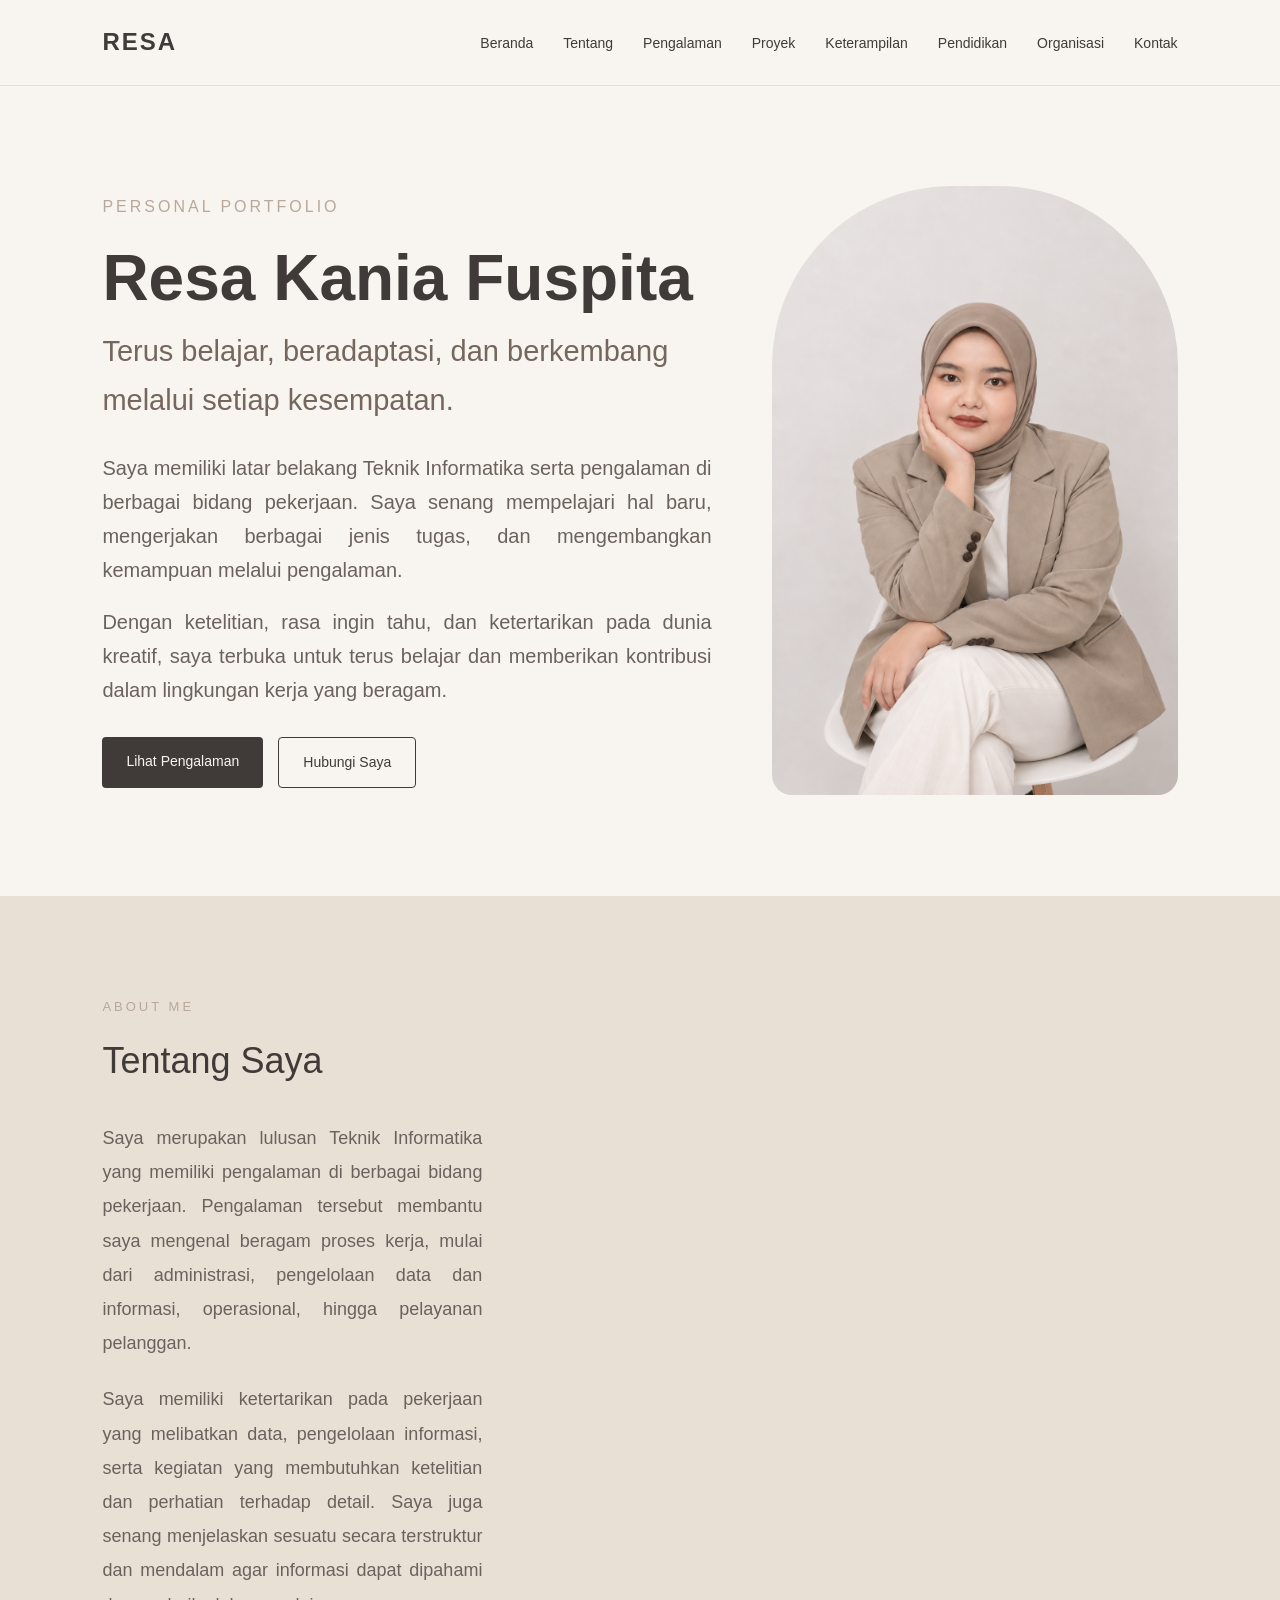
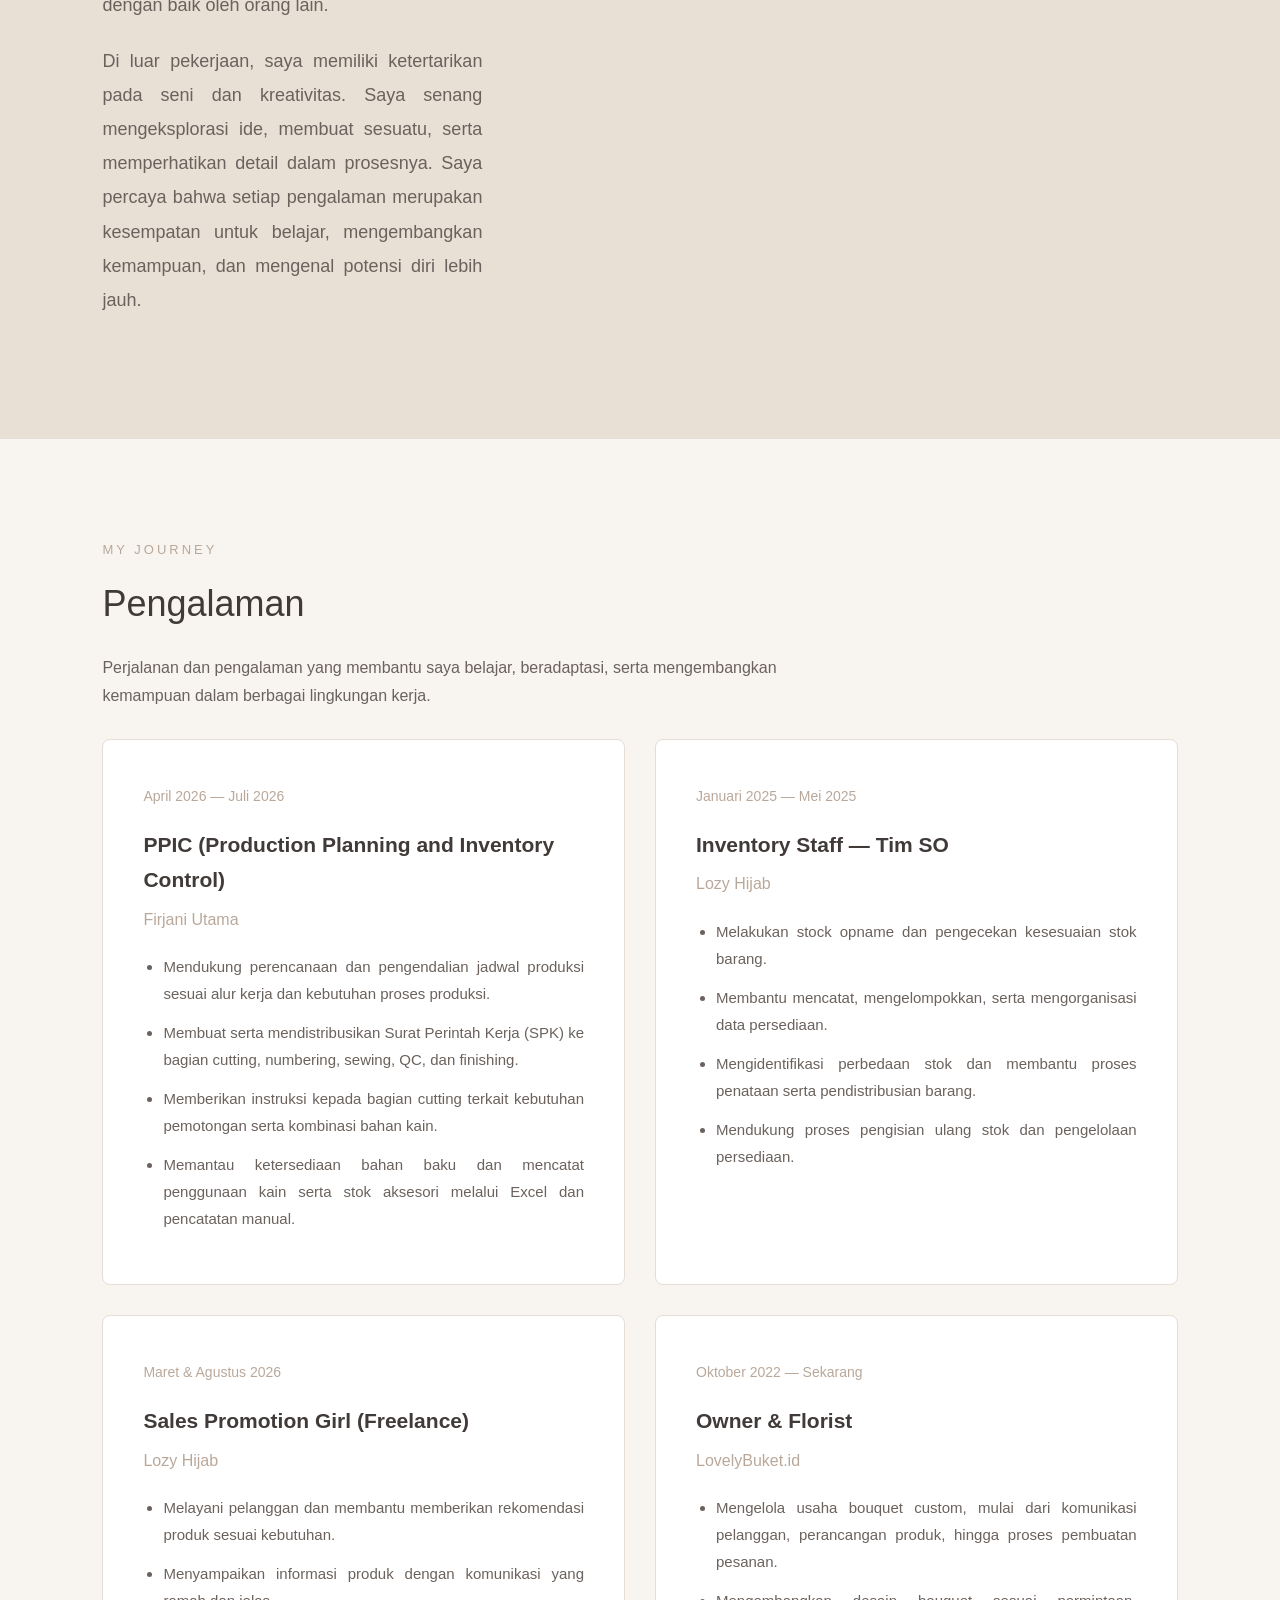
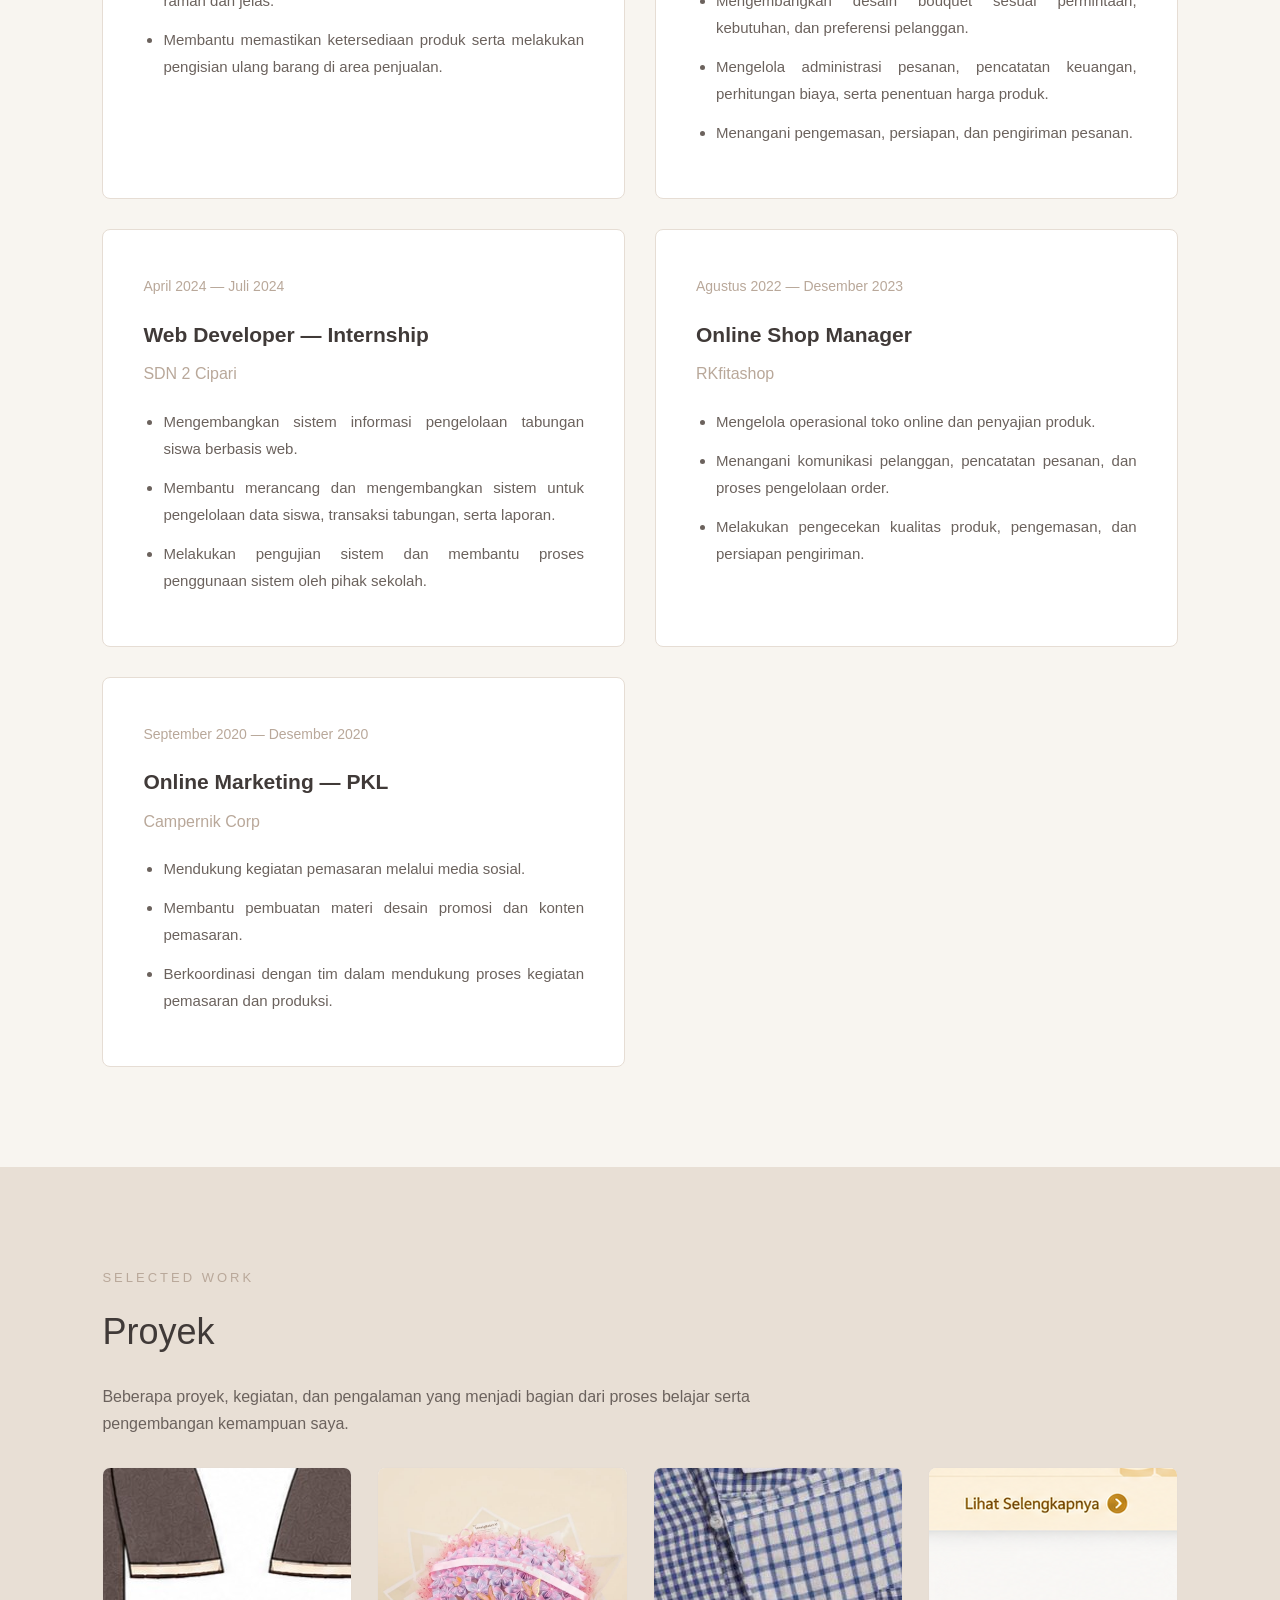
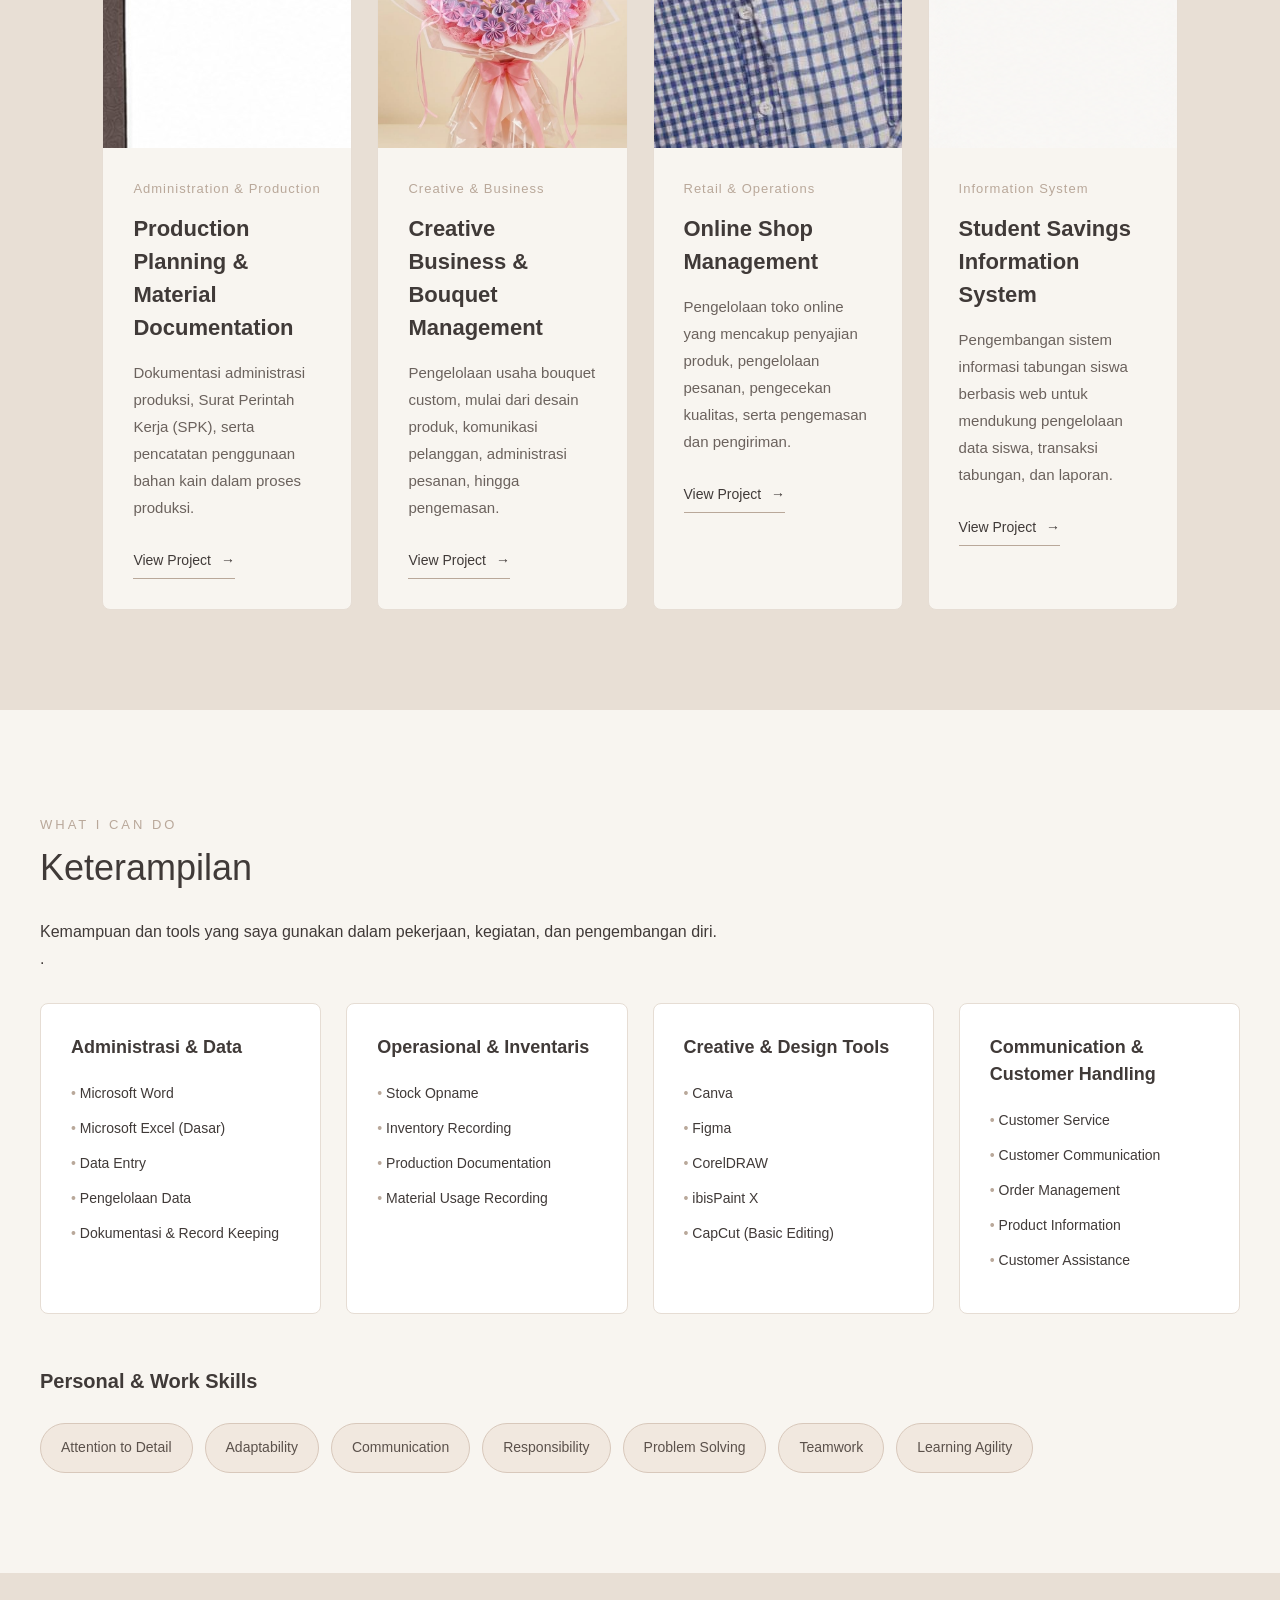
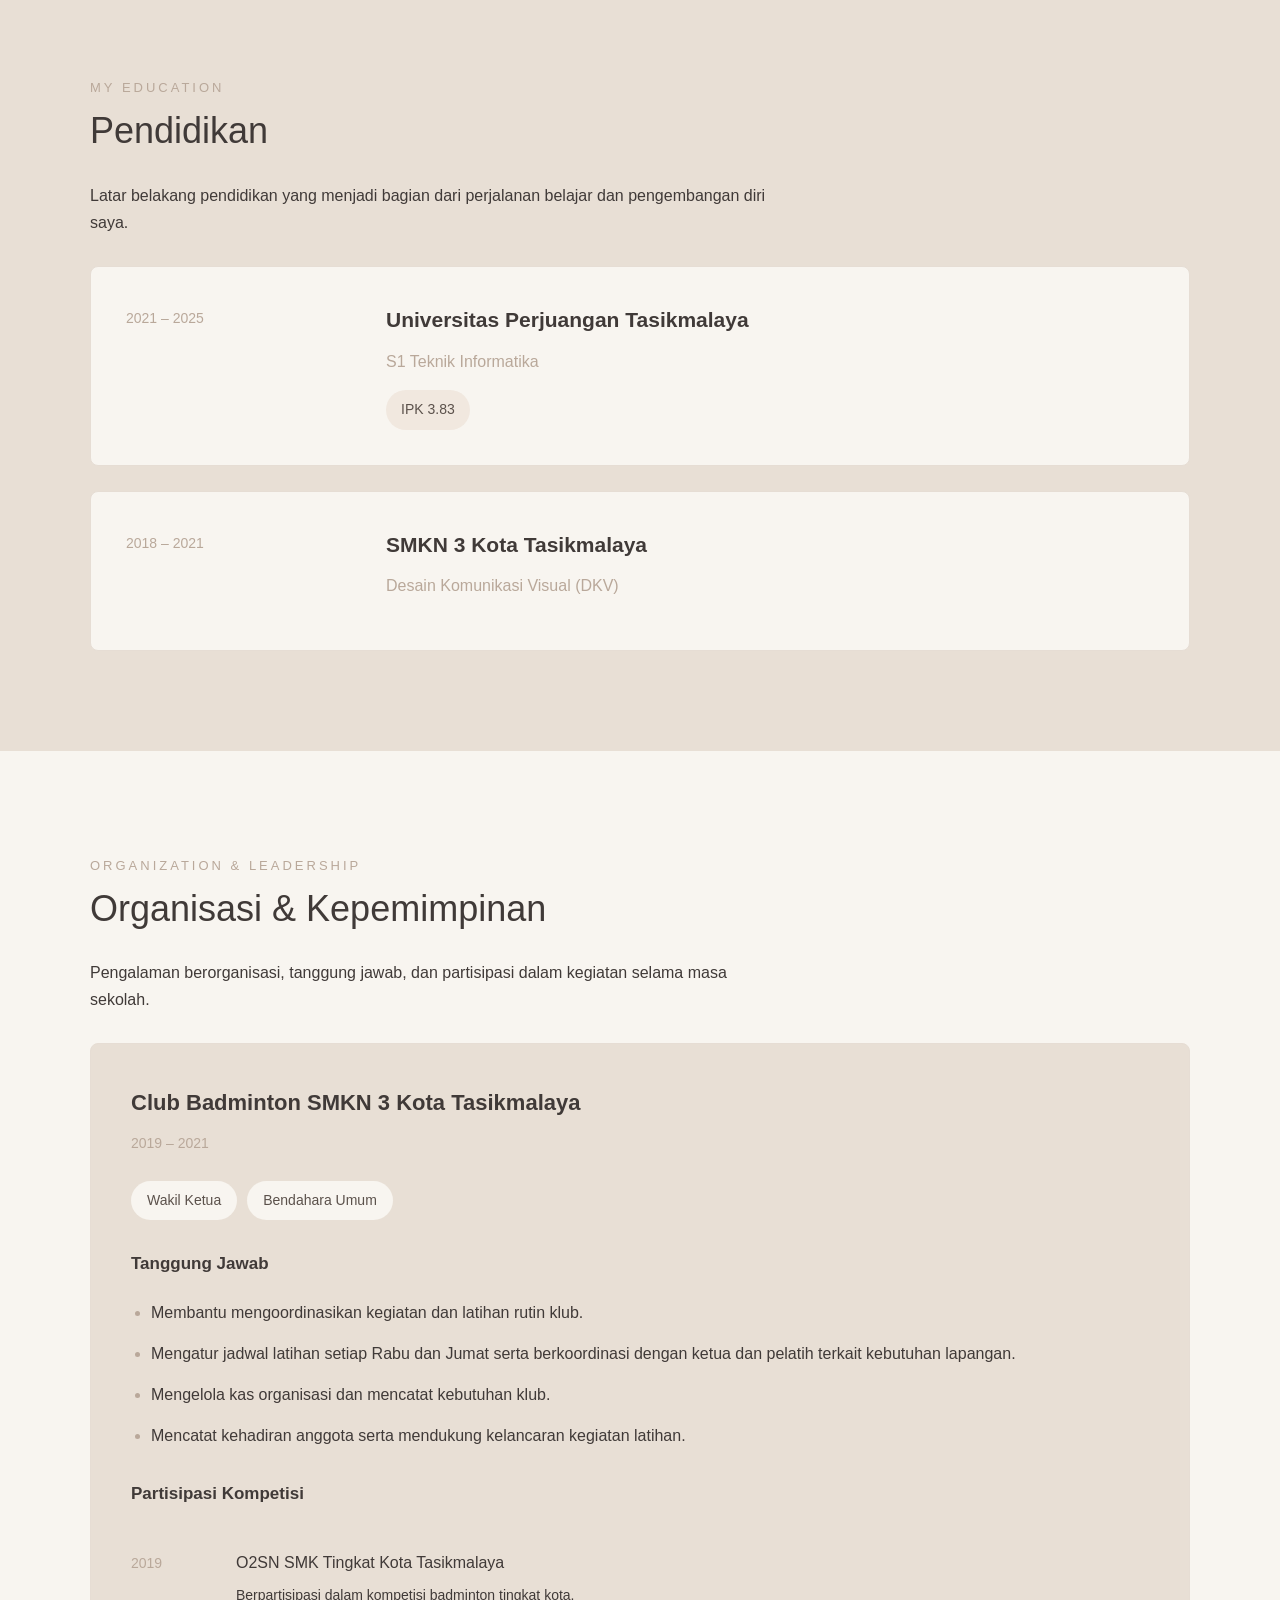
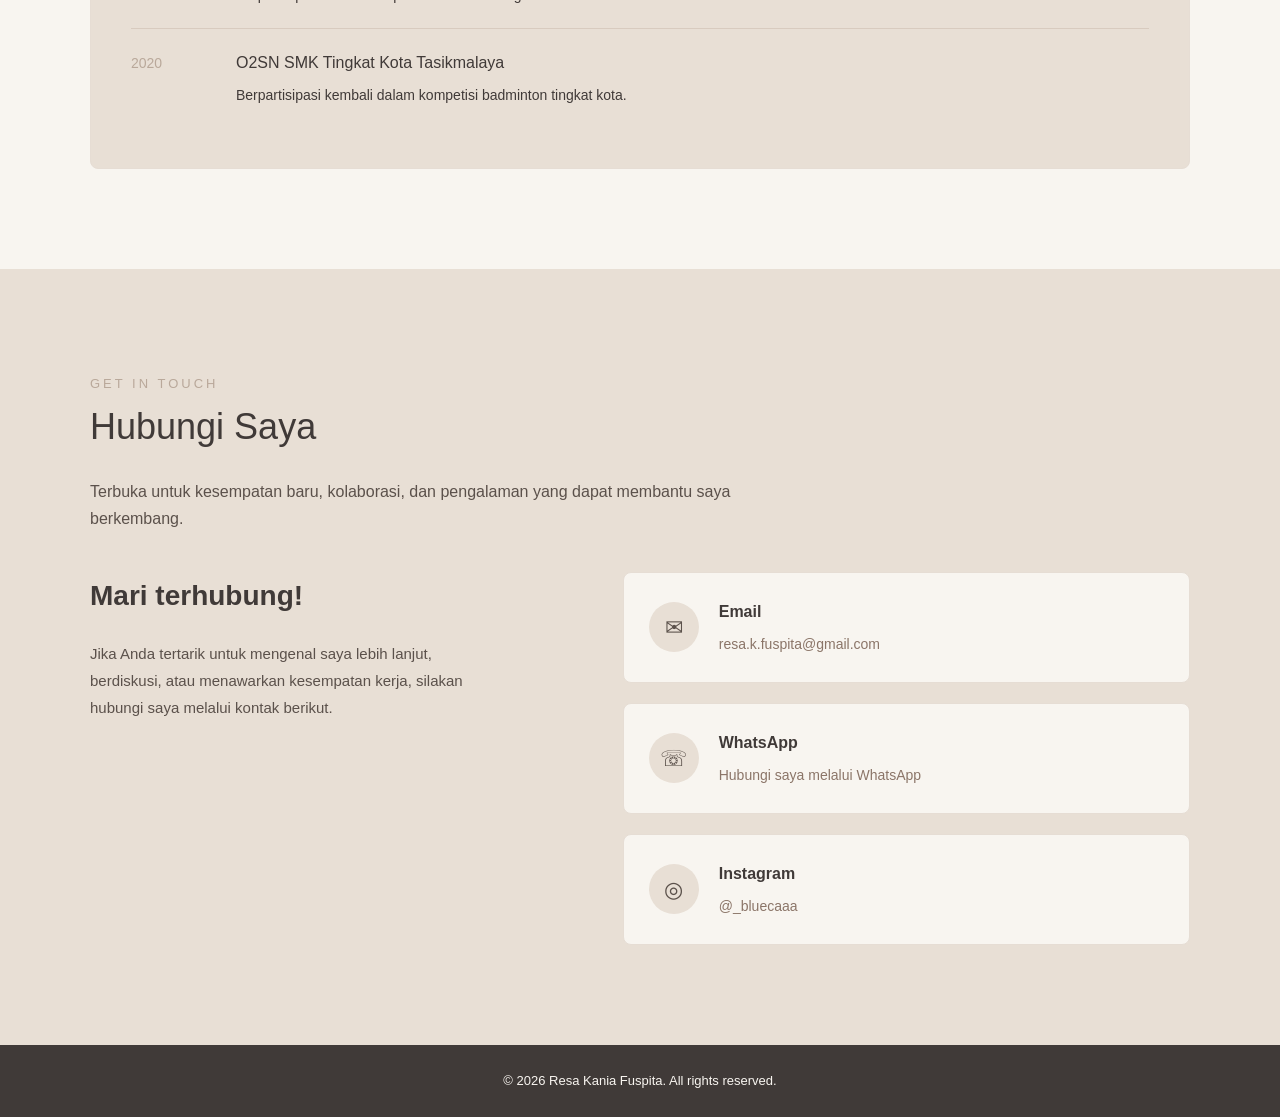
==== commit 4a1b0397: "Update index.html" ====
--- a/index.html
+++ b/index.html
@@ -78,9 +78,9 @@
     <div class="about-content">
 
         <!-- Foto -->
-        <div class="about-image">
+        <!-- <div class="about-image">
             <img src="assets/profile.png" alt="Foto Resa Kania Fuspita">
-        </div>
+        </div> -->
 
         <!-- Konten Tentang Saya -->
         <div class="about-description">
@@ -798,4 +798,5 @@
     <script src="script.js"></script>
 
 </body>
-</html>+
+</html>
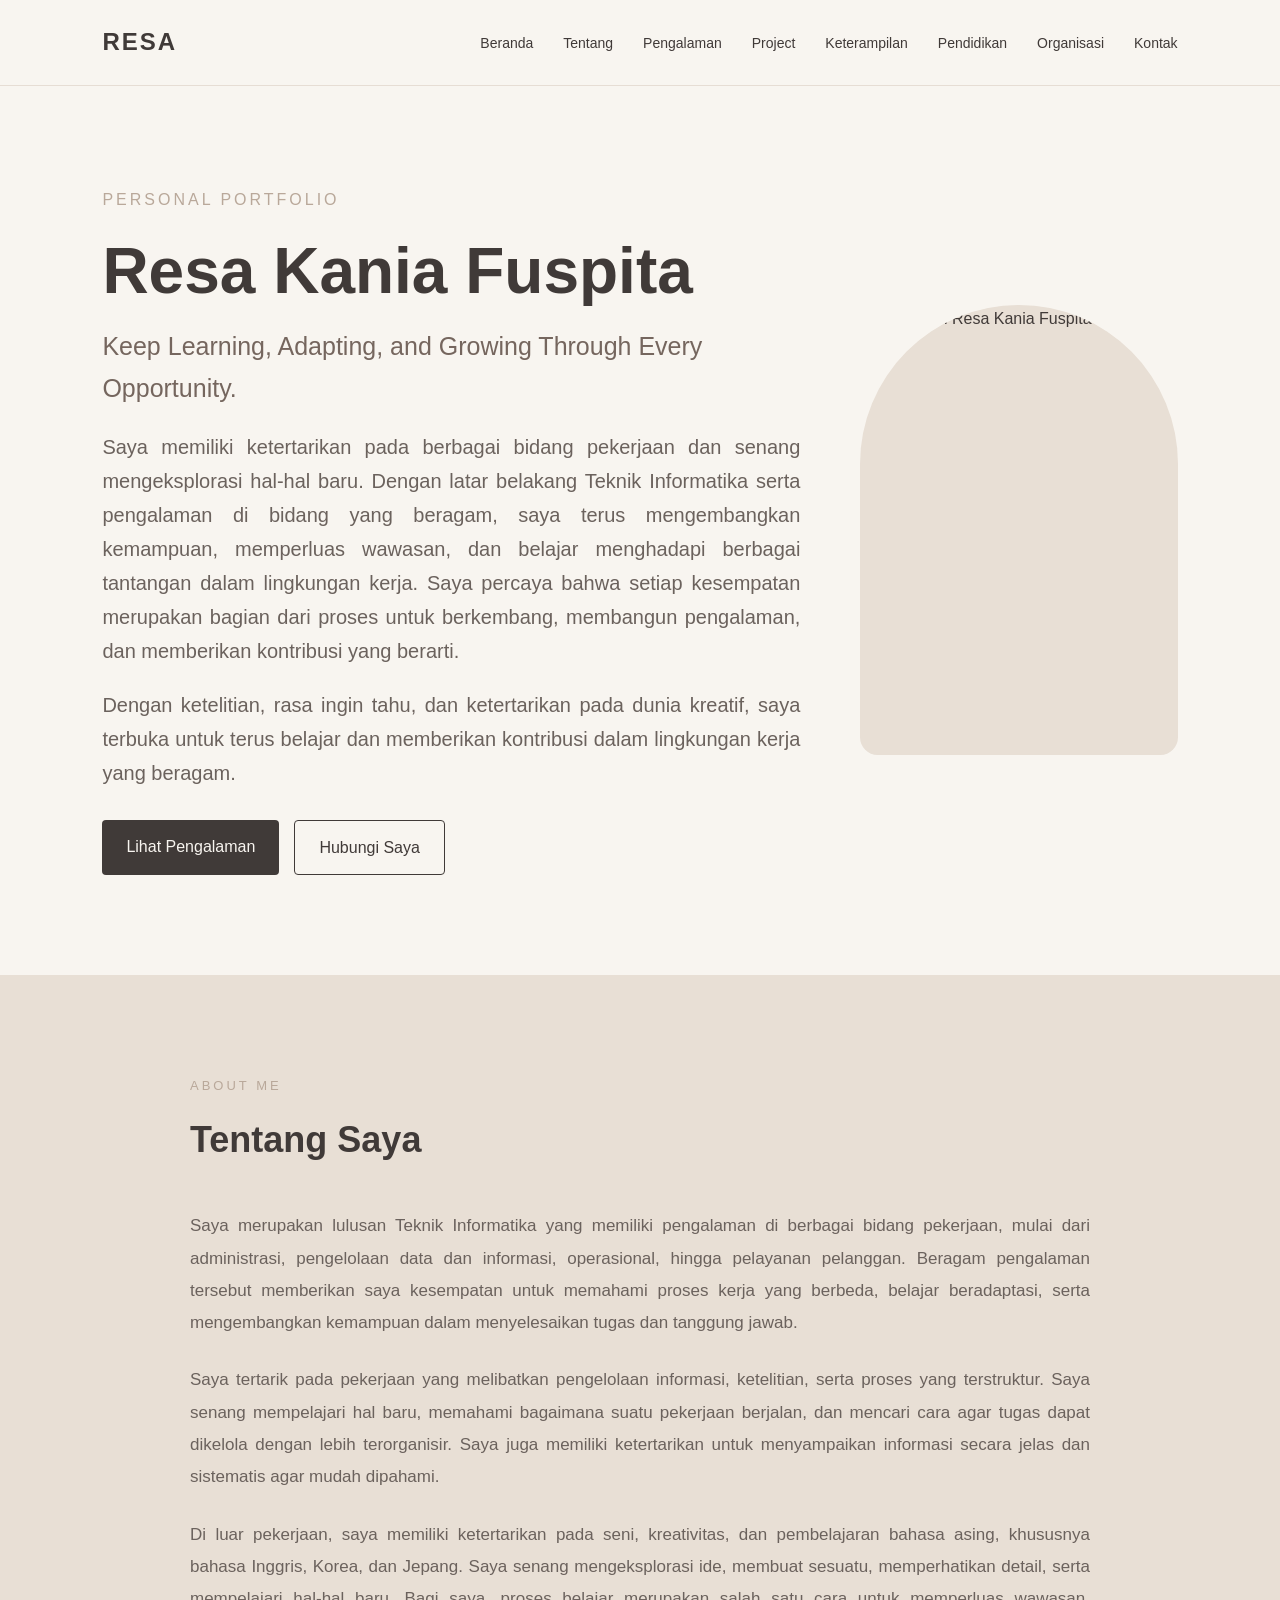
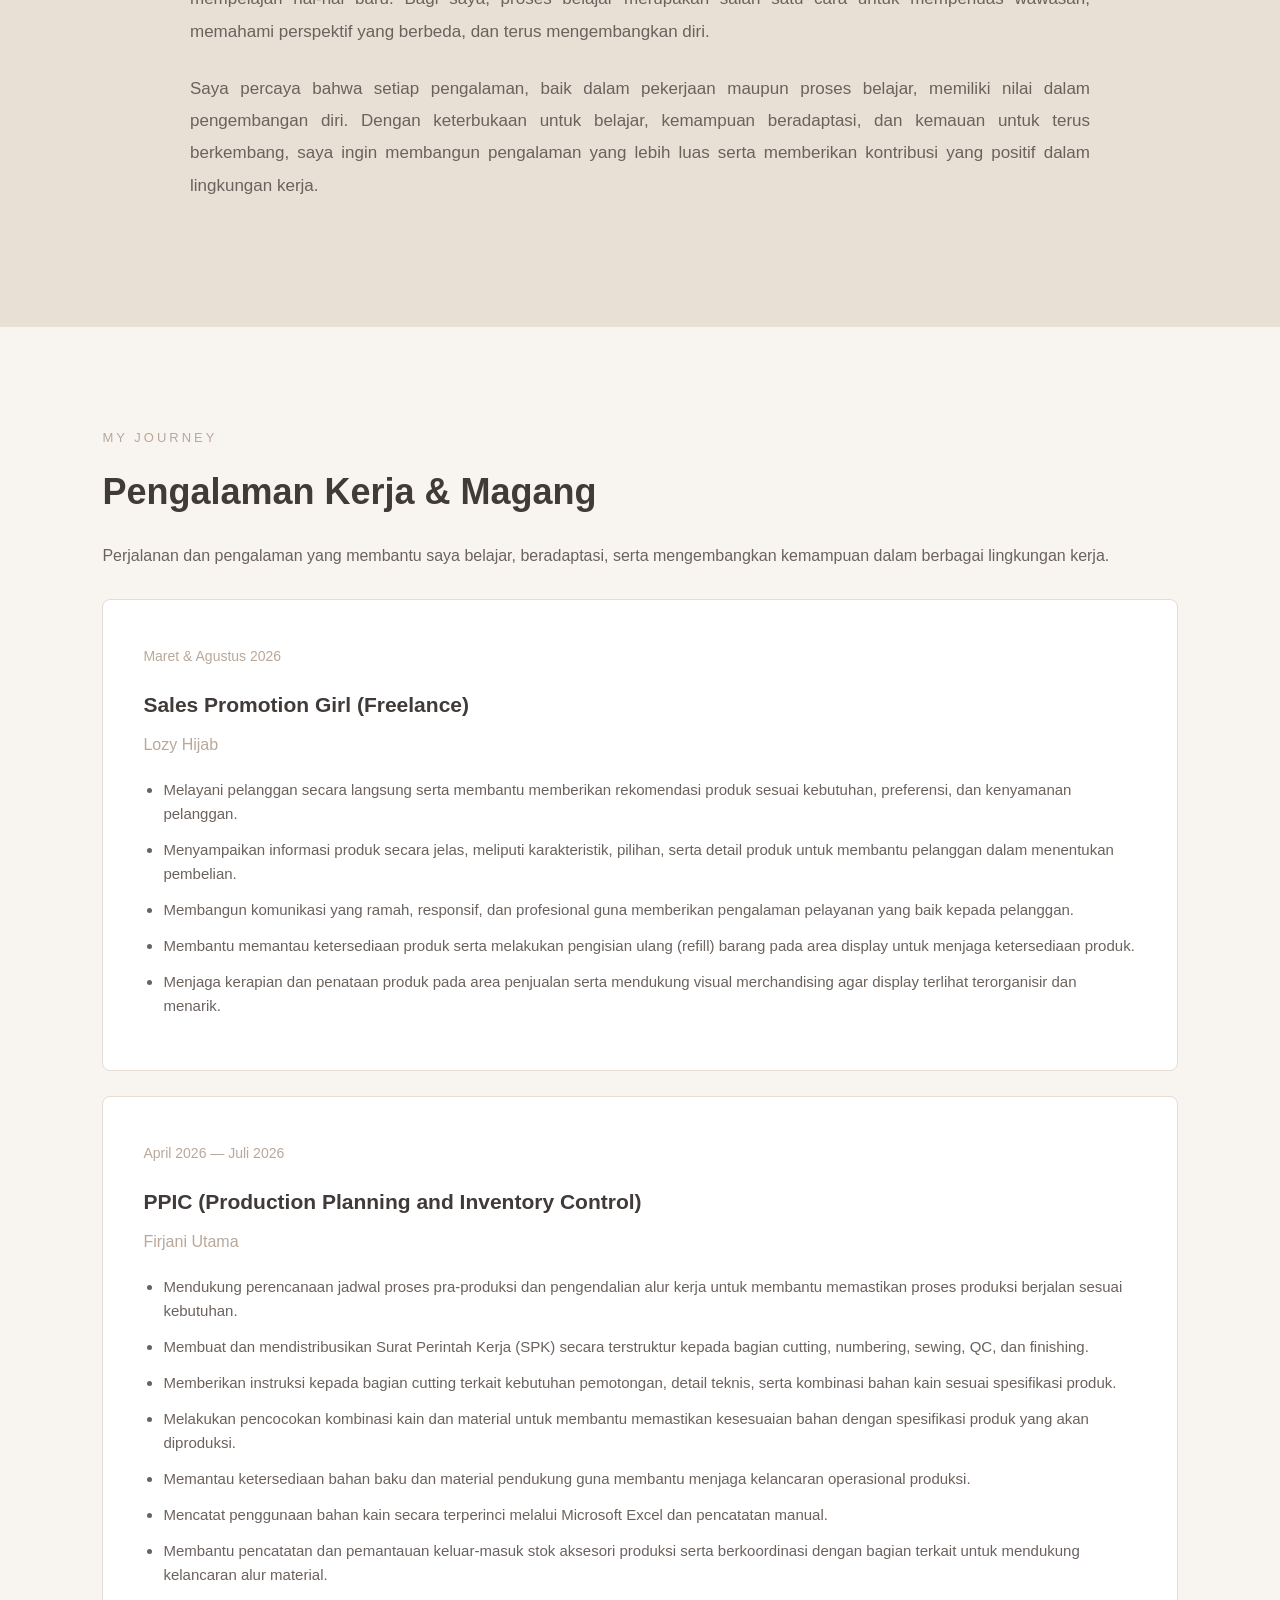
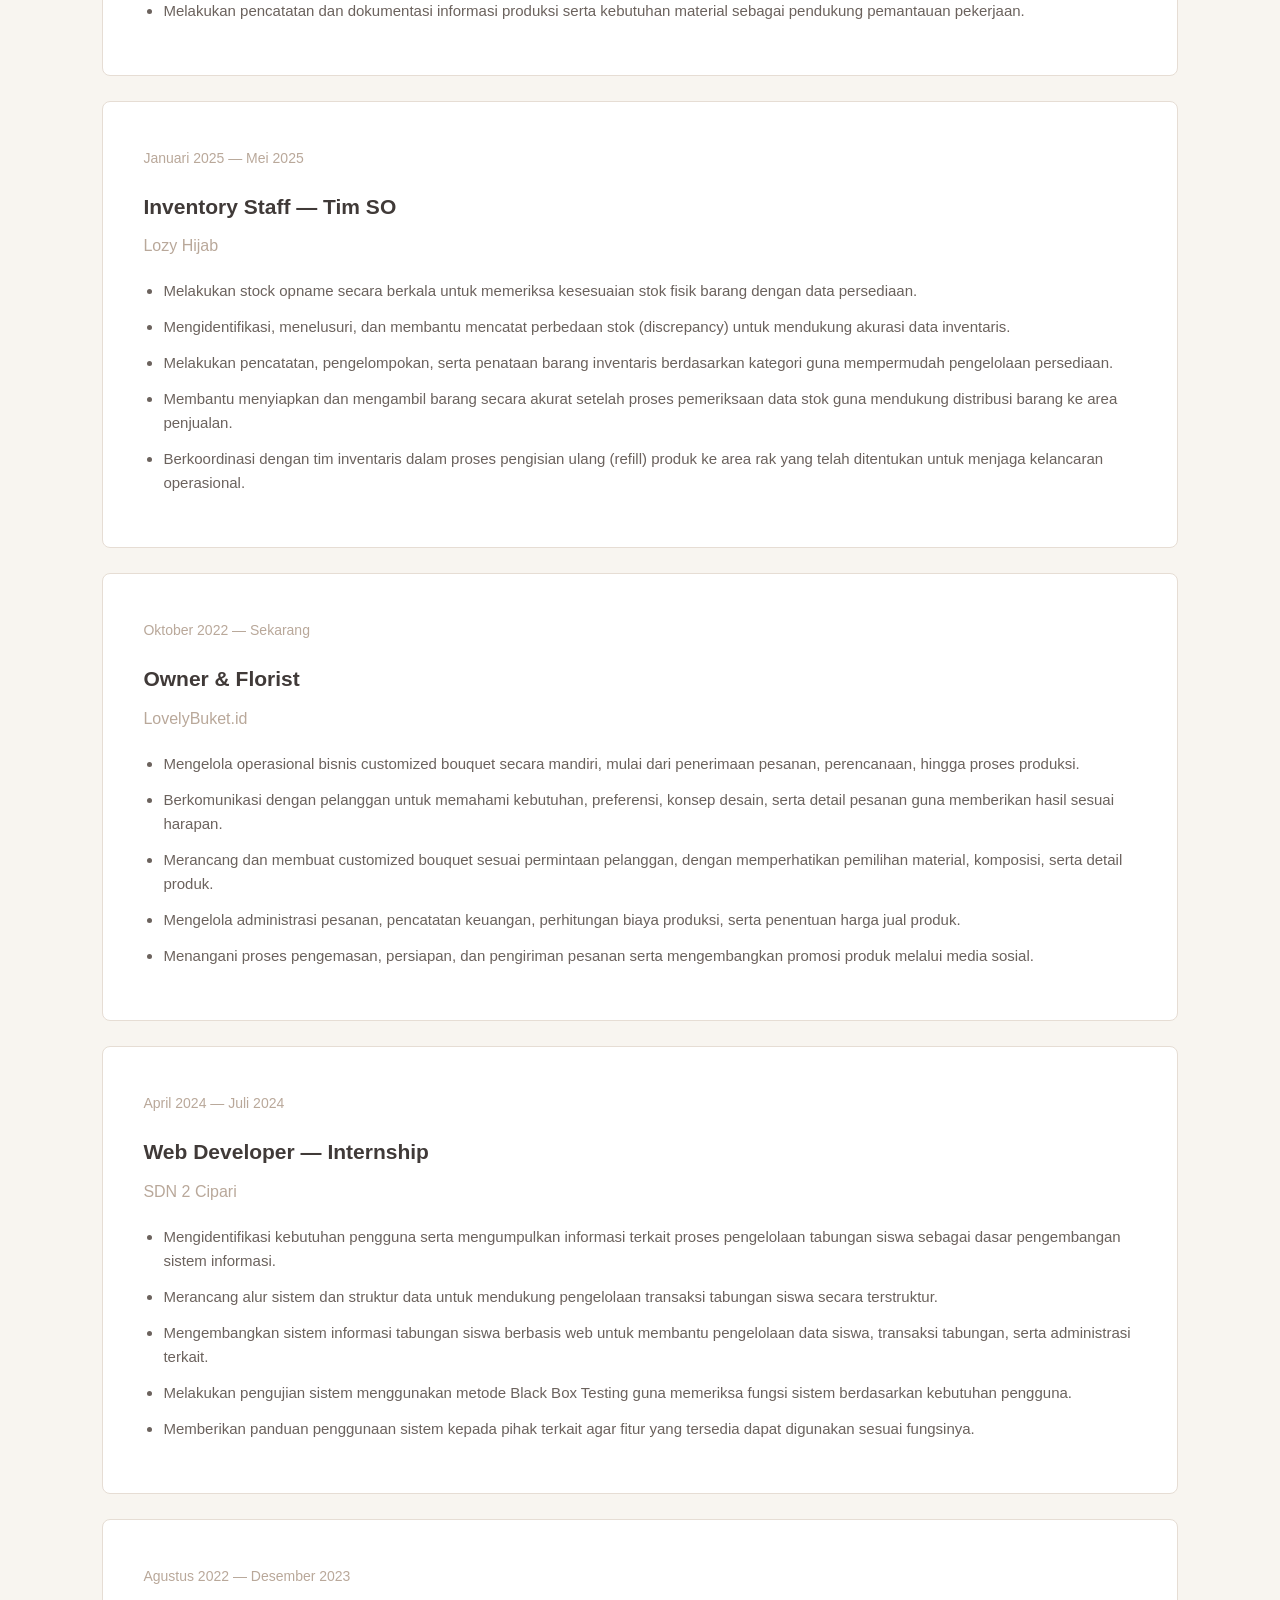
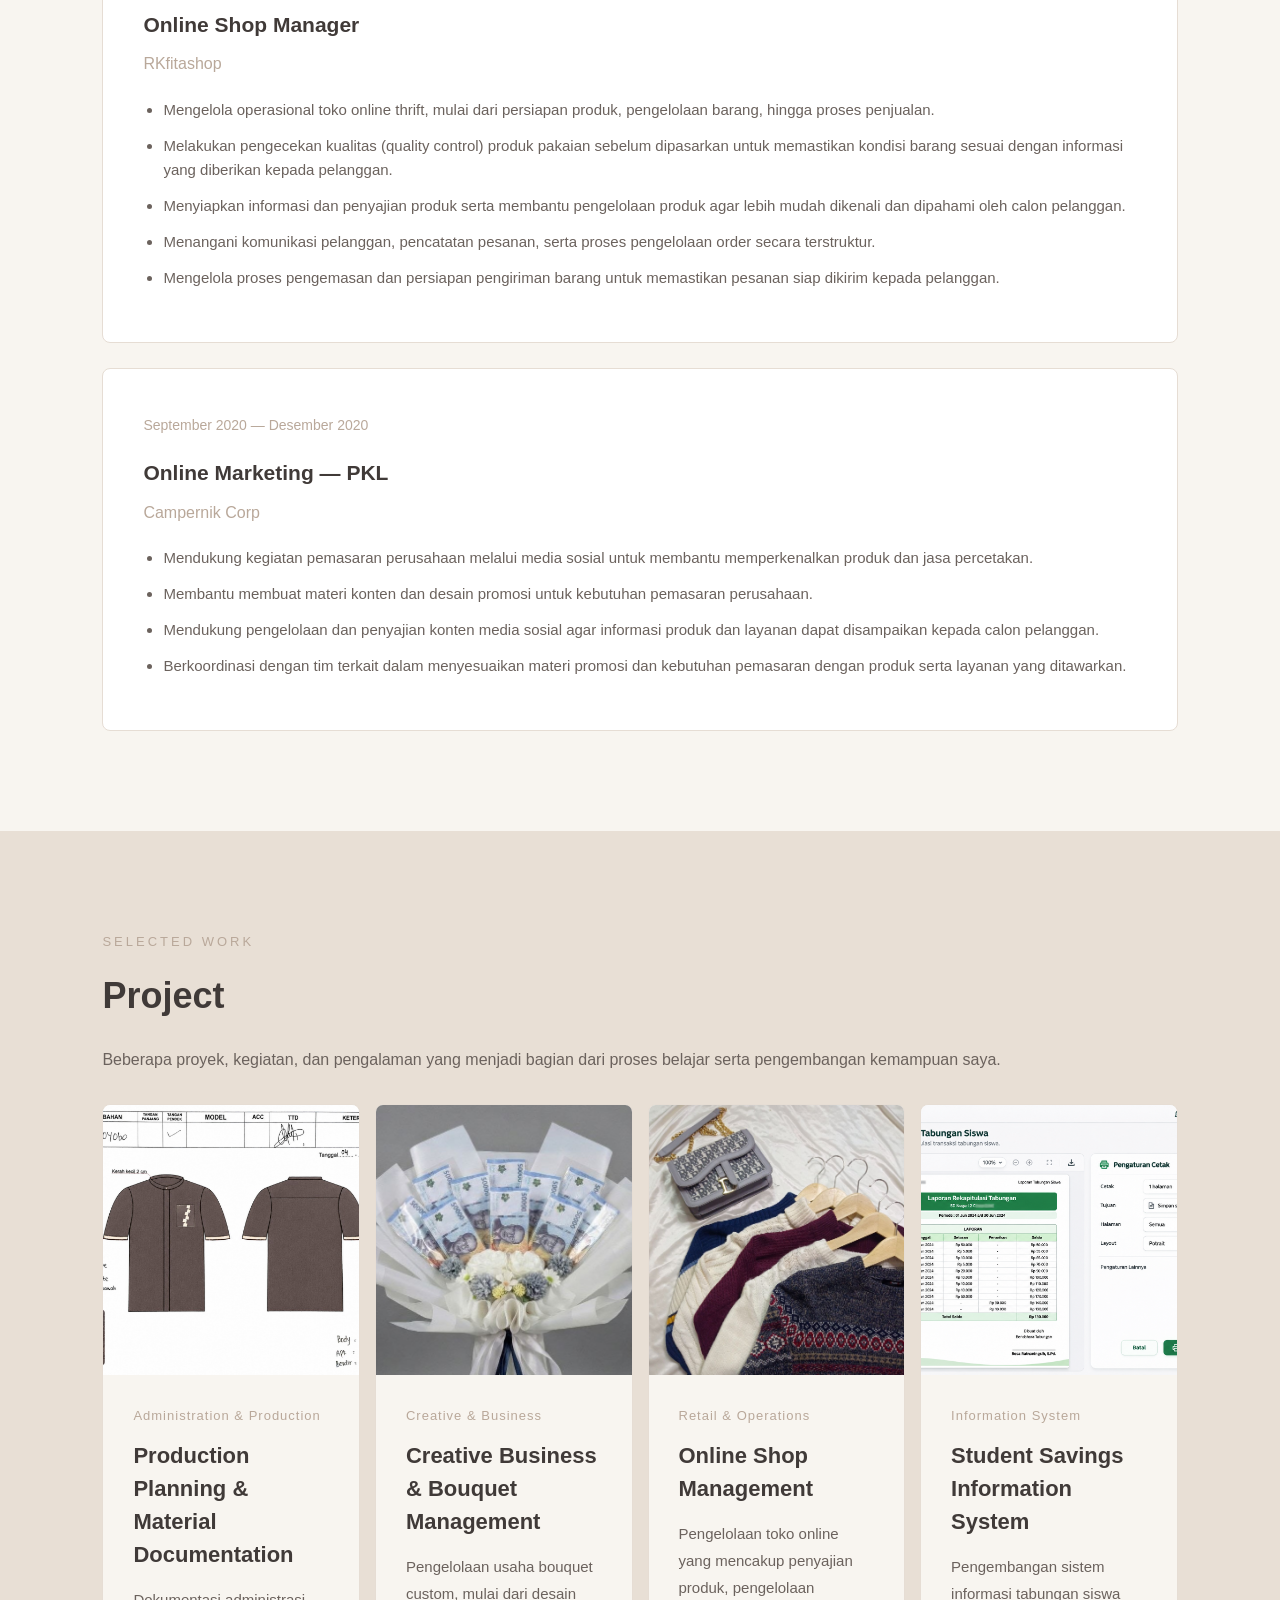
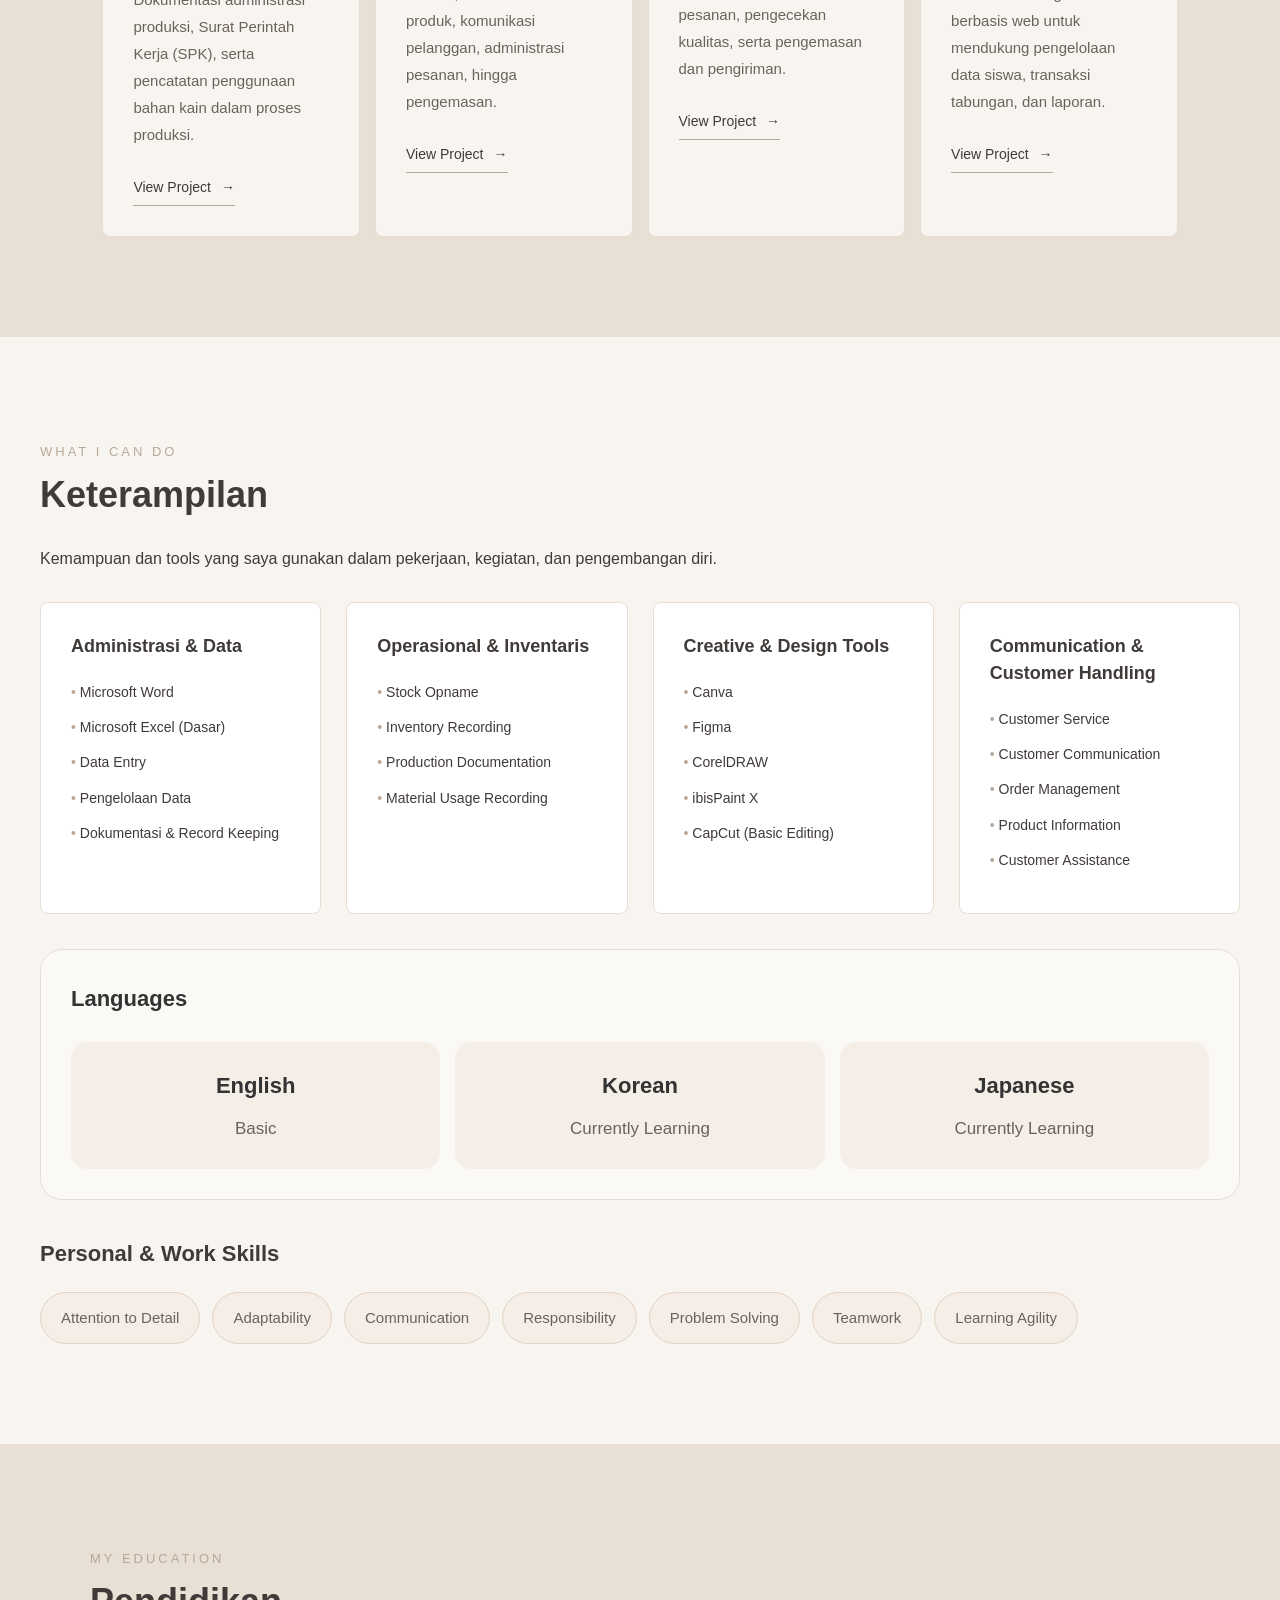
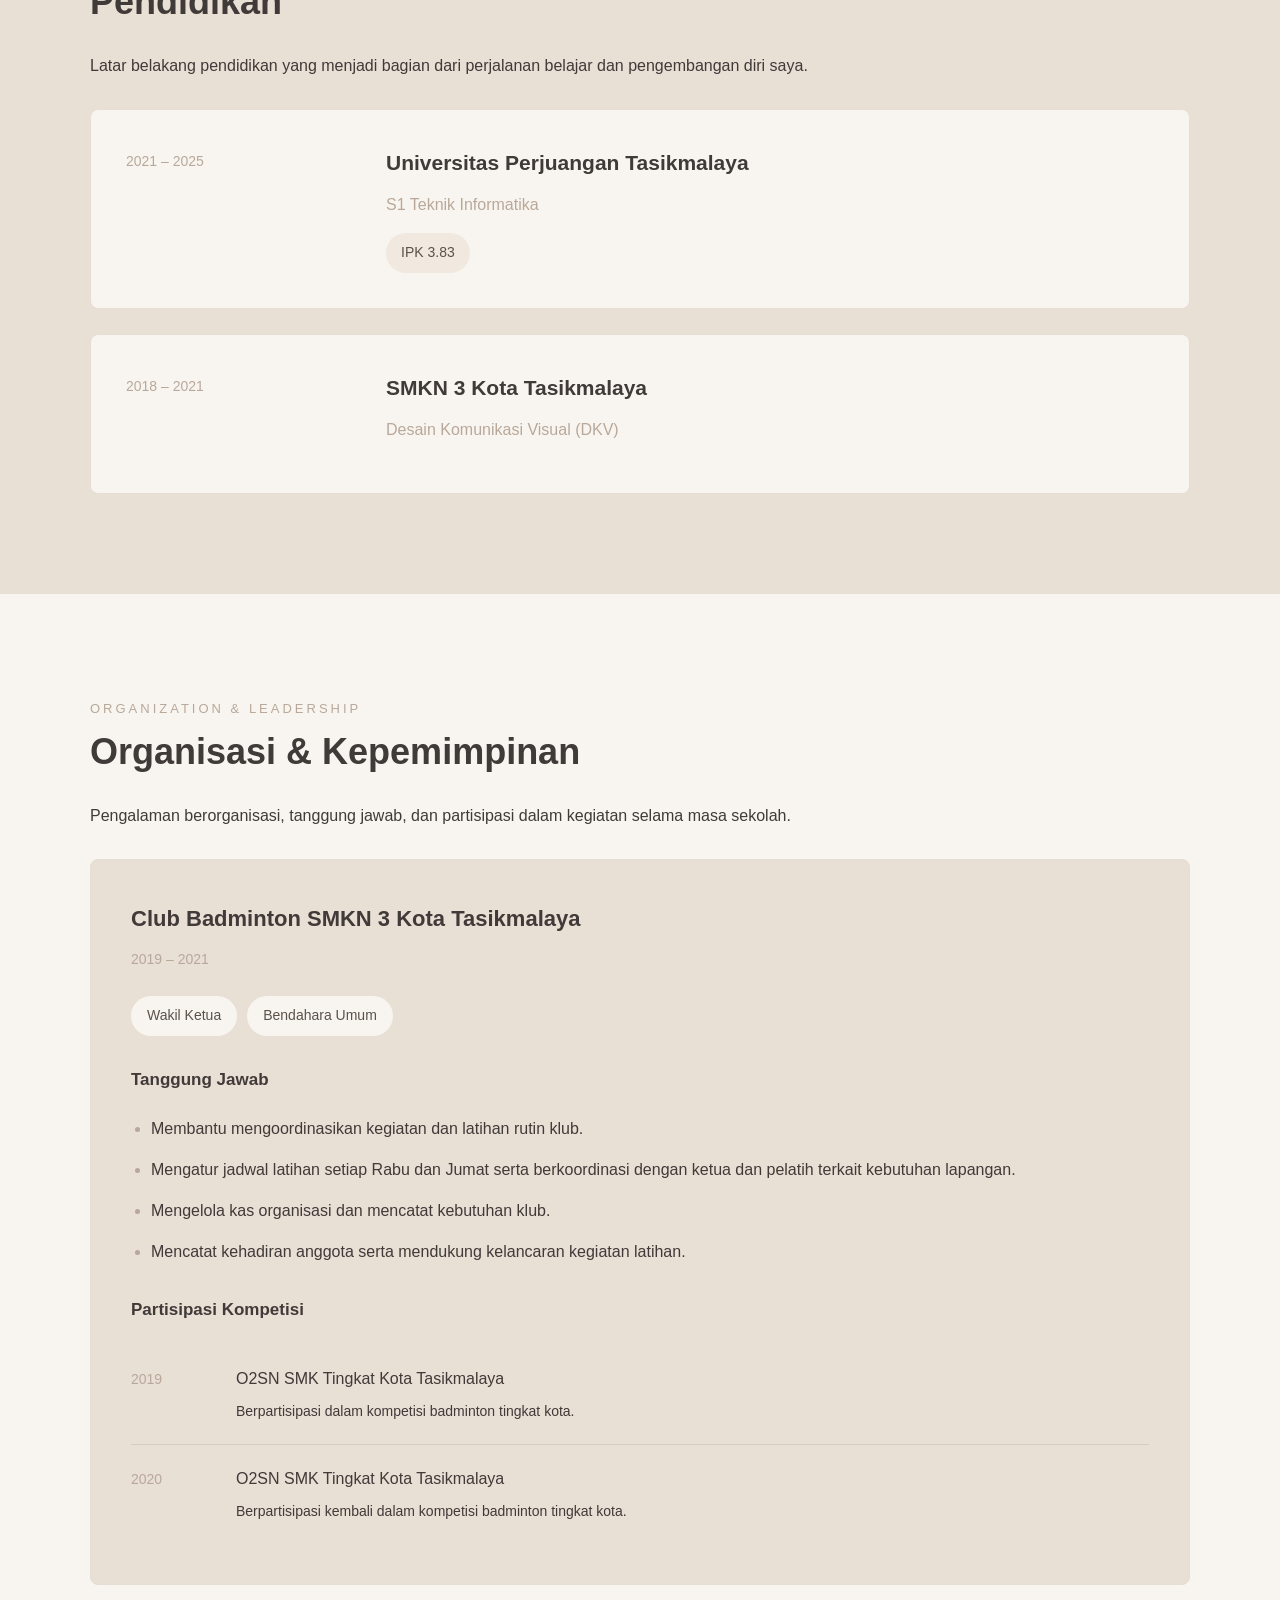
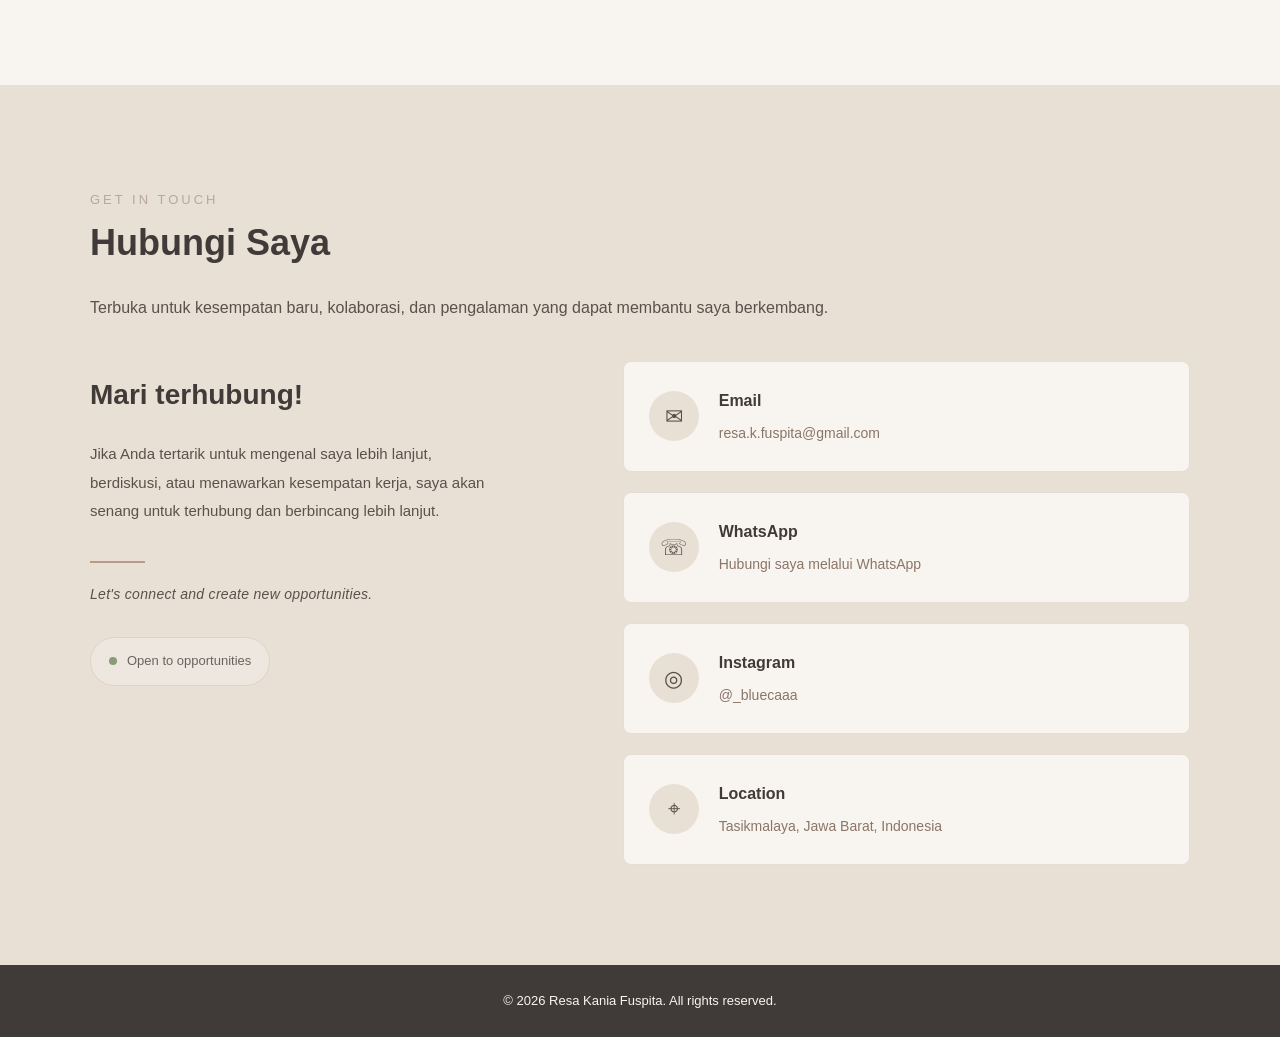
==== commit 7865b520: "Add files via upload" ====
--- a/index.html
+++ b/index.html
@@ -19,7 +19,7 @@
                 <li><a href="#home">Beranda</a></li>
                 <li><a href="#about">Tentang</a></li>
                 <li><a href="#experience">Pengalaman</a></li>
-                <li><a href="#projects">Proyek</a></li>
+                <li><a href="#projects">Project</a></li>
                 <li><a href="#skills">Keterampilan</a></li>
                 <li><a href="#education">Pendidikan</a></li>
                 <li><a href="#organization">Organisasi</a></li>
@@ -37,16 +37,16 @@
             <h1>Resa Kania Fuspita</h1>
 
             <h2>
-                Terus belajar, beradaptasi, dan berkembang
-                melalui setiap kesempatan.
+                Keep Learning, Adapting, and Growing Through Every Opportunity.
             </h2>
 
             <p class="hero-description">
-                Saya memiliki latar belakang Teknik Informatika
-                serta pengalaman di berbagai bidang pekerjaan.
-                Saya senang mempelajari hal baru, mengerjakan
-                berbagai jenis tugas, dan mengembangkan kemampuan
-                melalui pengalaman.
+                Saya memiliki ketertarikan pada berbagai bidang pekerjaan dan 
+                senang mengeksplorasi hal-hal baru. Dengan latar belakang Teknik Informatika 
+                serta pengalaman di bidang yang beragam, saya terus mengembangkan kemampuan, 
+                memperluas wawasan, dan belajar menghadapi berbagai tantangan dalam lingkungan kerja.
+                Saya percaya bahwa setiap kesempatan merupakan bagian dari proses untuk berkembang, 
+                membangun pengalaman, dan memberikan kontribusi yang berarti.
             </p>
 
             <p class="hero-description">
@@ -77,11 +77,6 @@
 
     <div class="about-content">
 
-        <!-- Foto -->
-        <!-- <div class="about-image">
-            <img src="assets/profile.png" alt="Foto Resa Kania Fuspita">
-        </div> -->
-
         <!-- Konten Tentang Saya -->
         <div class="about-description">
 
@@ -92,30 +87,40 @@
 
             <div class="about-text">
                 <p>
-                    Saya merupakan lulusan Teknik Informatika yang memiliki
-                    pengalaman di berbagai bidang pekerjaan. Pengalaman
-                    tersebut membantu saya mengenal beragam proses kerja,
-                    mulai dari administrasi, pengelolaan data dan informasi,
-                    operasional, hingga pelayanan pelanggan.
-                </p>
-
-                <p>
-                    Saya memiliki ketertarikan pada pekerjaan yang melibatkan
-                    data, pengelolaan informasi, serta kegiatan yang
-                    membutuhkan ketelitian dan perhatian terhadap detail.
-                    Saya juga senang menjelaskan sesuatu secara terstruktur
-                    dan mendalam agar informasi dapat dipahami dengan baik
-                    oleh orang lain.
-                </p>
-
-                <p>
-                    Di luar pekerjaan, saya memiliki ketertarikan pada seni
-                    dan kreativitas. Saya senang mengeksplorasi ide, membuat
-                    sesuatu, serta memperhatikan detail dalam prosesnya.
-                    Saya percaya bahwa setiap pengalaman merupakan kesempatan
-                    untuk belajar, mengembangkan kemampuan, dan mengenal
-                    potensi diri lebih jauh.
-                </p>
+    Saya merupakan lulusan Teknik Informatika yang memiliki pengalaman
+    di berbagai bidang pekerjaan, mulai dari administrasi, pengelolaan
+    data dan informasi, operasional, hingga pelayanan pelanggan.
+    Beragam pengalaman tersebut memberikan saya kesempatan untuk
+    memahami proses kerja yang berbeda, belajar beradaptasi, serta
+    mengembangkan kemampuan dalam menyelesaikan tugas dan tanggung jawab.
+</p>
+
+<p>
+    Saya tertarik pada pekerjaan yang melibatkan pengelolaan informasi,
+    ketelitian, serta proses yang terstruktur. Saya senang mempelajari
+    hal baru, memahami bagaimana suatu pekerjaan berjalan, dan mencari
+    cara agar tugas dapat dikelola dengan lebih terorganisir. Saya juga
+    memiliki ketertarikan untuk menyampaikan informasi secara jelas
+    dan sistematis agar mudah dipahami.
+</p>
+
+<p>
+    Di luar pekerjaan, saya memiliki ketertarikan pada seni, kreativitas,
+    dan pembelajaran bahasa asing, khususnya bahasa Inggris, Korea,
+    dan Jepang. Saya senang mengeksplorasi ide, membuat sesuatu,
+    memperhatikan detail, serta mempelajari hal-hal baru. Bagi saya,
+    proses belajar merupakan salah satu cara untuk memperluas wawasan,
+    memahami perspektif yang berbeda, dan terus mengembangkan diri.
+</p>
+
+<p>
+    Saya percaya bahwa setiap pengalaman, baik dalam pekerjaan maupun
+    proses belajar, memiliki nilai dalam pengembangan diri. Dengan
+    keterbukaan untuk belajar, kemampuan beradaptasi, dan kemauan
+    untuk terus berkembang, saya ingin membangun pengalaman yang
+    lebih luas serta memberikan kontribusi yang positif dalam
+    lingkungan kerja.
+</p>
             </div>
 
         </div>
@@ -124,13 +129,14 @@
 
 </section>
     <!-- Pengalaman -->
+
 <section id="experience" class="experience">
 
     <div class="experience-container">
 
         <div class="section-heading">
             <p class="section-label">MY JOURNEY</p>
-            <h2>Pengalaman</h2>
+            <h2>Pengalaman Kerja & Magang</h2>
             <p class="section-intro">
                 Perjalanan dan pengalaman yang membantu saya
                 belajar, beradaptasi, serta mengembangkan
@@ -139,6 +145,48 @@
         </div>
 
         <div class="experience-list">
+            
+           <!-- Pengalaman 3 -->
+            <article class="experience-card">
+                <div class="experience-date">
+                    Maret & Agustus 2026
+                </div>
+
+                <div class="experience-details">
+                    <h3>Sales Promotion Girl (Freelance)</h3>
+                    <h4>Lozy Hijab</h4>
+<ul>
+    <li>
+        Melayani pelanggan secara langsung serta membantu memberikan
+        rekomendasi produk sesuai kebutuhan, preferensi, dan
+        kenyamanan pelanggan.
+    </li>
+
+    <li>
+        Menyampaikan informasi produk secara jelas, meliputi
+        karakteristik, pilihan, serta detail produk untuk membantu
+        pelanggan dalam menentukan pembelian.
+    </li>
+
+    <li>
+        Membangun komunikasi yang ramah, responsif, dan profesional
+        guna memberikan pengalaman pelayanan yang baik kepada pelanggan.
+    </li>
+
+    <li>
+        Membantu memantau ketersediaan produk serta melakukan
+        pengisian ulang (refill) barang pada area display
+        untuk menjaga ketersediaan produk.
+    </li>
+
+    <li>
+        Menjaga kerapian dan penataan produk pada area penjualan
+        serta mendukung visual merchandising agar display
+        terlihat terorganisir dan menarik.
+    </li>
+</ul>
+                </div>
+            </article>
 
             <!-- Pengalaman 1 -->
             <article class="experience-card">
@@ -151,27 +199,48 @@
                     <h4>Firjani Utama</h4>
 
                     <ul>
-                        <li>
-                            Mendukung perencanaan dan pengendalian
-                            jadwal produksi sesuai alur kerja dan
-                            kebutuhan proses produksi.
-                        </li>
-                        <li>
-                            Membuat serta mendistribusikan Surat
-                            Perintah Kerja (SPK) ke bagian cutting,
-                            numbering, sewing, QC, dan finishing.
-                        </li>
-                        <li>
-                            Memberikan instruksi kepada bagian cutting
-                            terkait kebutuhan pemotongan serta
-                            kombinasi bahan kain.
-                        </li>
-                        <li>
-                            Memantau ketersediaan bahan baku dan
-                            mencatat penggunaan kain serta stok
-                            aksesori melalui Excel dan pencatatan manual.
-                        </li>
-                    </ul>
+    <li>
+        Mendukung perencanaan jadwal proses pra-produksi dan pengendalian
+        alur kerja untuk membantu memastikan proses produksi berjalan sesuai kebutuhan.
+    </li>
+
+    <li>
+        Membuat dan mendistribusikan Surat Perintah Kerja (SPK) secara
+        terstruktur kepada bagian cutting, numbering, sewing, QC, dan finishing.
+    </li>
+
+    <li>
+        Memberikan instruksi kepada bagian cutting terkait kebutuhan
+        pemotongan, detail teknis, serta kombinasi bahan kain sesuai
+        spesifikasi produk.
+    </li>
+
+    <li>
+        Melakukan pencocokan kombinasi kain dan material untuk membantu
+        memastikan kesesuaian bahan dengan spesifikasi produk yang akan diproduksi.
+    </li>
+
+    <li>
+        Memantau ketersediaan bahan baku dan material pendukung guna
+        membantu menjaga kelancaran operasional produksi.
+    </li>
+
+    <li>
+        Mencatat penggunaan bahan kain secara terperinci melalui
+        Microsoft Excel dan pencatatan manual.
+    </li>
+
+    <li>
+        Membantu pencatatan dan pemantauan keluar-masuk stok aksesori
+        produksi serta berkoordinasi dengan bagian terkait untuk
+        mendukung kelancaran alur material.
+    </li>
+
+    <li>
+        Melakukan pencatatan dan dokumentasi informasi produksi serta
+        kebutuhan material sebagai pendukung pemantauan pekerjaan.
+    </li>
+</ul>
                 </div>
             </article>
 
@@ -186,57 +255,38 @@
                     <h3>Inventory Staff — Tim SO</h3>
                     <h4>Lozy Hijab</h4>
 
-                    <ul>
-                        <li>
-                            Melakukan stock opname dan pengecekan
-                            kesesuaian stok barang.
-                        </li>
-                        <li>
-                            Membantu mencatat, mengelompokkan,
-                            serta mengorganisasi data persediaan.
-                        </li>
-                        <li>
-                            Mengidentifikasi perbedaan stok dan
-                            membantu proses penataan serta
-                            pendistribusian barang.
-                        </li>
-                        <li>
-                            Mendukung proses pengisian ulang stok
-                            dan pengelolaan persediaan.
-                        </li>
-                    </ul>
-                </div>
-            </article>
-
-
-            <!-- Pengalaman 3 -->
-            <article class="experience-card">
-                <div class="experience-date">
-                    Maret & Agustus 2026
-                </div>
-
-                <div class="experience-details">
-                    <h3>Sales Promotion Girl (Freelance)</h3>
-                    <h4>Lozy Hijab</h4>
-
-                    <ul>
-                        <li>
-                            Melayani pelanggan dan membantu
-                            memberikan rekomendasi produk
-                            sesuai kebutuhan.
-                        </li>
-                        <li>
-                            Menyampaikan informasi produk dengan
-                            komunikasi yang ramah dan jelas.
-                        </li>
-                        <li>
-                            Membantu memastikan ketersediaan
-                            produk serta melakukan pengisian
-                            ulang barang di area penjualan.
-                        </li>
-                    </ul>
-                </div>
-            </article>
+<ul>
+    <li>
+        Melakukan stock opname secara berkala untuk memeriksa kesesuaian
+        stok fisik barang dengan data persediaan.
+    </li>
+
+    <li>
+        Mengidentifikasi, menelusuri, dan membantu mencatat perbedaan stok
+        (discrepancy) untuk mendukung akurasi data inventaris.
+    </li>
+
+    <li>
+        Melakukan pencatatan, pengelompokan, serta penataan barang
+        inventaris berdasarkan kategori guna mempermudah pengelolaan persediaan.
+    </li>
+
+    <li>
+        Membantu menyiapkan dan mengambil barang secara akurat setelah
+        proses pemeriksaan data stok guna mendukung distribusi barang
+        ke area penjualan.
+    </li>
+
+    <li>
+        Berkoordinasi dengan tim inventaris dalam proses pengisian ulang
+        (refill) produk ke area rak yang telah ditentukan untuk menjaga
+        kelancaran operasional.
+    </li>
+</ul>
+                </div>
+            </article>
+
+
 
 
             <!-- Pengalaman 4 -->
@@ -250,27 +300,31 @@
                     <h4>LovelyBuket.id</h4>
 
                     <ul>
-                        <li>
-                            Mengelola usaha bouquet custom,
-                            mulai dari komunikasi pelanggan,
-                            perancangan produk, hingga proses
-                            pembuatan pesanan.
-                        </li>
-                        <li>
-                            Mengembangkan desain bouquet sesuai
-                            permintaan, kebutuhan, dan preferensi
-                            pelanggan.
-                        </li>
-                        <li>
-                            Mengelola administrasi pesanan,
-                            pencatatan keuangan, perhitungan
-                            biaya, serta penentuan harga produk.
-                        </li>
-                        <li>
-                            Menangani pengemasan, persiapan,
-                            dan pengiriman pesanan.
-                        </li>
-                    </ul>
+    <li>
+        Mengelola operasional bisnis customized bouquet secara mandiri,
+        mulai dari penerimaan pesanan, perencanaan, hingga proses produksi.
+    </li>
+
+    <li>
+        Berkomunikasi dengan pelanggan untuk memahami kebutuhan, preferensi,
+        konsep desain, serta detail pesanan guna memberikan hasil sesuai harapan.
+    </li>
+
+    <li>
+        Merancang dan membuat customized bouquet sesuai permintaan pelanggan,
+        dengan memperhatikan pemilihan material, komposisi, serta detail produk.
+    </li>
+
+    <li>
+        Mengelola administrasi pesanan, pencatatan keuangan, perhitungan
+        biaya produksi, serta penentuan harga jual produk.
+    </li>
+
+    <li>
+        Menangani proses pengemasan, persiapan, dan pengiriman pesanan
+        serta mengembangkan promosi produk melalui media sosial.
+    </li>
+</ul>
                 </div>
             </article>
 
@@ -284,23 +338,35 @@
                 <div class="experience-details">
                     <h3>Web Developer — Internship</h3>
                     <h4>SDN 2 Cipari</h4>
-
-                    <ul>
-                        <li>
-                            Mengembangkan sistem informasi
-                            pengelolaan tabungan siswa berbasis web.
-                        </li>
-                        <li>
-                            Membantu merancang dan mengembangkan
-                            sistem untuk pengelolaan data siswa,
-                            transaksi tabungan, serta laporan.
-                        </li>
-                        <li>
-                            Melakukan pengujian sistem dan
-                            membantu proses penggunaan sistem
-                            oleh pihak sekolah.
-                        </li>
-                    </ul>
+<ul>
+    <li>
+        Mengidentifikasi kebutuhan pengguna serta mengumpulkan informasi
+        terkait proses pengelolaan tabungan siswa sebagai dasar
+        pengembangan sistem informasi.
+    </li>
+
+    <li>
+        Merancang alur sistem dan struktur data untuk mendukung
+        pengelolaan transaksi tabungan siswa secara terstruktur.
+    </li>
+
+    <li>
+        Mengembangkan sistem informasi tabungan siswa berbasis web
+        untuk membantu pengelolaan data siswa, transaksi tabungan,
+        serta administrasi terkait.
+    </li>
+
+    <li>
+        Melakukan pengujian sistem menggunakan metode Black Box Testing
+        guna memeriksa fungsi sistem berdasarkan kebutuhan pengguna.
+    </li>
+
+    <li>
+        Memberikan panduan penggunaan sistem kepada pihak terkait
+        agar fitur yang tersedia dapat digunakan sesuai fungsinya.
+    </li>
+</ul>
+
                 </div>
             </article>
 
@@ -316,20 +382,33 @@
                     <h4>RKfitashop</h4>
 
                     <ul>
-                        <li>
-                            Mengelola operasional toko online
-                            dan penyajian produk.
-                        </li>
-                        <li>
-                            Menangani komunikasi pelanggan,
-                            pencatatan pesanan, dan proses
-                            pengelolaan order.
-                        </li>
-                        <li>
-                            Melakukan pengecekan kualitas produk,
-                            pengemasan, dan persiapan pengiriman.
-                        </li>
-                    </ul>
+    <li>
+        Mengelola operasional toko online thrift, mulai dari persiapan
+        produk, pengelolaan barang, hingga proses penjualan.
+    </li>
+
+    <li>
+        Melakukan pengecekan kualitas (quality control) produk pakaian
+        sebelum dipasarkan untuk memastikan kondisi barang sesuai
+        dengan informasi yang diberikan kepada pelanggan.
+    </li>
+
+    <li>
+        Menyiapkan informasi dan penyajian produk serta membantu
+        pengelolaan produk agar lebih mudah dikenali dan dipahami
+        oleh calon pelanggan.
+    </li>
+
+    <li>
+        Menangani komunikasi pelanggan, pencatatan pesanan,
+        serta proses pengelolaan order secara terstruktur.
+    </li>
+
+    <li>
+        Mengelola proses pengemasan dan persiapan pengiriman
+        barang untuk memastikan pesanan siap dikirim kepada pelanggan.
+    </li>
+</ul>
                 </div>
             </article>
 
@@ -345,20 +424,28 @@
                     <h4>Campernik Corp</h4>
 
                     <ul>
-                        <li>
-                            Mendukung kegiatan pemasaran
-                            melalui media sosial.
-                        </li>
-                        <li>
-                            Membantu pembuatan materi desain
-                            promosi dan konten pemasaran.
-                        </li>
-                        <li>
-                            Berkoordinasi dengan tim dalam
-                            mendukung proses kegiatan pemasaran
-                            dan produksi.
-                        </li>
-                    </ul>
+    <li>
+        Mendukung kegiatan pemasaran perusahaan melalui media sosial
+        untuk membantu memperkenalkan produk dan jasa percetakan.
+    </li>
+
+    <li>
+        Membantu membuat materi konten dan desain promosi
+        untuk kebutuhan pemasaran perusahaan.
+    </li>
+
+    <li>
+        Mendukung pengelolaan dan penyajian konten media sosial
+        agar informasi produk dan layanan dapat disampaikan
+        kepada calon pelanggan.
+    </li>
+
+    <li>
+        Berkoordinasi dengan tim terkait dalam menyesuaikan
+        materi promosi dan kebutuhan pemasaran dengan
+        produk serta layanan yang ditawarkan.
+    </li>
+</ul>
                 </div>
             </article>
 
@@ -375,7 +462,7 @@
 
         <div class="section-heading">
             <p class="section-label">SELECTED WORK</p>
-            <h2>Proyek</h2>
+            <h2>Project</h2>
             <p class="section-intro">
                 Beberapa proyek, kegiatan, dan pengalaman yang
                 menjadi bagian dari proses belajar serta
@@ -418,7 +505,7 @@
             <article class="project-card">
 
                <div class="project-image project-bouquet">
-    <img src="assets/lovelybuket.jpeg" alt="LovelyBuket.id bouquet project">
+    <img src="assets/lovelybuket 2s.jpeg" alt="LovelyBuket.id bouquet project">
 </div>
 
                 <div class="project-content">
@@ -447,7 +534,7 @@
             <article class="project-card">
 
                 <div class="project-image project-shop">
-    <img src="assets/shop-product-1.jpg" alt="RKfitashop Online Shop">
+    <img src="assets/shop-product.jpg" alt="RKfitashop Online Shop">
 </div>
 
                 <div class="project-content">
@@ -476,7 +563,7 @@
             <article class="project-card">
 
                 <div class="project-image project-system">
-    <img src="assets/system-students 1.png" alt="Student Savings Information System">
+    <img src="assets/system-students 7.png" alt="Student Savings Information System">
 </div>
 
                 <div class="project-content">
@@ -507,19 +594,22 @@
 </section>
 
    
+
 <!-- Keterampilan -->
 <section id="skills" class="skills">
     <div class="skills-container">
+
+        <!-- Section Heading -->
         <div class="section-heading">
             <span class="section-label">WHAT I CAN DO</span>
             <h2>Keterampilan</h2>
             <p>
-                <p>
-    Kemampuan dan tools yang saya gunakan dalam pekerjaan, kegiatan, dan pengembangan diri.
-</p>.
+                Kemampuan dan tools yang saya gunakan dalam pekerjaan,
+                kegiatan, dan pengembangan diri.
             </p>
         </div>
 
+        <!-- Skill Cards -->
         <div class="skills-grid">
 
             <!-- Administrasi & Data -->
@@ -534,7 +624,7 @@
                 </ul>
             </div>
 
-            <!-- Operasional -->
+            <!-- Operasional & Inventaris -->
             <div class="skill-card">
                 <h3>Operasional & Inventaris</h3>
                 <ul>
@@ -545,7 +635,7 @@
                 </ul>
             </div>
 
-            <!-- Creative -->
+            <!-- Creative & Design -->
             <div class="skill-card">
                 <h3>Creative & Design Tools</h3>
                 <ul>
@@ -571,7 +661,34 @@
 
         </div>
 
+        <!-- Languages -->
+        <div class="language-section">
+
+            <h3 class="language-heading">Languages</h3>
+
+            <div class="language-grid">
+
+                <div class="language-card">
+                    <h4>English</h4>
+                    <p>Basic</p>
+                </div>
+
+                <div class="language-card">
+                    <h4>Korean</h4>
+                    <p>Currently Learning</p>
+                </div>
+
+                <div class="language-card">
+                    <h4>Japanese</h4>
+                    <p>Currently Learning</p>
+                </div>
+
+            </div>
+        </div>
+
+        <!-- Personal & Work Skills -->
         <div class="soft-skills">
+
             <h3>Personal & Work Skills</h3>
 
             <div class="soft-skills-list">
@@ -583,10 +700,12 @@
                 <span>Teamwork</span>
                 <span>Learning Agility</span>
             </div>
+
         </div>
 
     </div>
 </section>
+
 
     <!-- Pendidikan -->
 <section id="education" class="education">
@@ -713,6 +832,7 @@
 
 
     
+
 <!-- Contact -->
 <section id="contact" class="contact">
     <div class="contact-container">
@@ -727,17 +847,33 @@
         </div>
 
         <div class="contact-content">
-            <div class="contact-text">
-                <h3>Mari terhubung!</h3>
-                <p>
-                    Jika Anda tertarik untuk mengenal saya lebih lanjut,
-                    berdiskusi, atau menawarkan kesempatan kerja,
-                    silakan hubungi saya melalui kontak berikut.
-                </p>
-            </div>
+            
+<div class="contact-text">
+    <h3>Mari terhubung!</h3>
+
+    <p>
+        Jika Anda tertarik untuk mengenal saya lebih lanjut,
+        berdiskusi, atau menawarkan kesempatan kerja,
+        saya akan senang untuk terhubung dan berbincang
+        lebih lanjut.
+    </p>
+
+    <div class="contact-note">
+        <span class="contact-note-line"></span>
+        <p>
+            Let's connect and create new opportunities.
+        </p>
+    </div>
+
+    <div class="contact-status">
+        <span class="status-dot"></span>
+        Open to opportunities
+    </div>
+</div>
 
             <div class="contact-links">
 
+                <!-- Email -->
                 <a href="mailto:resa.k.fuspita@gmail.com"
                    class="contact-item">
                     <div class="contact-icon">✉</div>
@@ -747,8 +883,10 @@
                     </div>
                 </a>
 
+                <!-- WhatsApp -->
                 <a href="https://wa.me/6281991469105"
                    target="_blank"
+                   rel="noopener noreferrer"
                    class="contact-item">
                     <div class="contact-icon">☏</div>
                     <div>
@@ -757,8 +895,10 @@
                     </div>
                 </a>
 
+                <!-- Instagram -->
                 <a href="https://www.instagram.com/_bluecaaa/"
                    target="_blank"
+                   rel="noopener noreferrer"
                    class="contact-item">
                     <div class="contact-icon">◎</div>
                     <div>
@@ -767,6 +907,15 @@
                     </div>
                 </a>
 
+                <!-- Location -->
+                <div class="contact-item">
+                    <div class="contact-icon">⌖</div>
+                    <div>
+                        <h4>Location</h4>
+                        <p>Tasikmalaya, Jawa Barat, Indonesia</p>
+                    </div>
+                </div>
+
             </div>
         </div>
 
@@ -798,5 +947,4 @@
     <script src="script.js"></script>
 
 </body>
-
-</html>
+</html>
--- a/style.css
+++ b/style.css
@@ -88,14 +88,14 @@
 .hero {
     min-height: 90vh;
     display: grid;
-    grid-template-columns: 1.2fr 0.8fr;
+    grid-template-columns: 1.1fr 0.5fr;
     align-items: center;
     gap: 60px;
     background-color: var(--ivory);
 }
 
 .hero-content {
-    max-width: 800px;
+    max-width: 900px;
 }
 
 .hero-label {
@@ -108,20 +108,20 @@
 .hero h1 {
     font-size: clamp(55px, 5vw, 68px);
     line-height: 1.2;
-    margin-bottom: 10px;
+    margin-bottom: 15px;
     font-weight: 600;
 }
 
 .hero h2 {
-    font-size: 29px;
+    font-size: 25px;
     font-weight: 400;
-    margin-bottom: 25px;
+    margin-bottom: 20px;
     color: #75665e;
 }
 
 .hero-description {
     font-size: 20px;
-    margin-bottom: 18px;
+    margin-bottom: 20px;
     color: #6b625d;
     text-align: justify;
 }
@@ -141,7 +141,7 @@
 .btn-secondary {
     padding: 13px 24px;
     border-radius: 4px;
-    font-size: 14px;
+    font-size: 16px;
     transition: all 0.3s ease;
 }
 
@@ -211,35 +211,12 @@
 }
 
 .about-content {
-    max-width: 1200px;
+    max-width: 900px;
     margin: auto;
-    display: grid;
-    grid-template-columns: 380px 1fr;
-    align-items: center;
-    gap: 100px;
-}
-
-/* FOTO ABOUT ME */
-.about-image {
-    width: 100%;
-}
-
-.about-image img {
-    width: 100%;
-    height: 520px;
-    object-fit: cover;
-    object-position: center;
-    display: block;
-    border-radius: 12px;
-}
-
-/* KONTEN ABOUT ME */
-.about-description {
-    width: 100%;
 }
 
 .about-heading {
-    margin-bottom: 30px;
+    margin-bottom: 40px;
 }
 
 .section-label {
@@ -254,13 +231,13 @@
 }
 
 .about-text {
-    max-width: 850px;
+    max-width: 900px;
 }
 
 .about-text p {
-    font-size: 18px;
+    font-size: 17px;
     color: #6b625d;
-    margin-bottom: 22px;
+    margin-bottom: 25px;
     line-height: 1.9;
     text-align: justify;
 }
@@ -274,12 +251,12 @@
 ========================= */
 
 .experience-container {
-    max-width: 1500px;
+    max-width: 1200px;
     margin: auto;
 }
 
 .section-heading {
-    max-width: 700px;
+    max-width: 1100px;
     margin-bottom: 30px;
 }
 
@@ -294,8 +271,8 @@
 
 .experience-list {
     display: grid;
-    grid-template-columns: repeat(2, 1fr);
-    gap: 30px;
+    grid-template-columns: 1fr;
+    gap: 25px;
 }
 
 .experience-card {
@@ -353,8 +330,7 @@
     margin-bottom: 12px;
     color: #6b625d;
     font-size: 15px;
-    line-height: 1.8;
-    text-align: justify;
+    line-height: 1.6;
 }
 
 
@@ -387,14 +363,14 @@
 ========================= */
 
 .projects-container {
-    max-width: 1500px;
+    max-width: 1800px;
     margin: auto;
 }
 
 .project-grid {
     display: grid;
     grid-template-columns: repeat(4, 1fr);
-    gap: 25px;
+    gap: 15px;
 }
 
 .project-card {
@@ -415,13 +391,16 @@
 
 .project-image {
     width: 100%;
-    height: 280px;
-    display: flex;
-    align-items: center;
-    justify-content: center;
-    padding: 0;
-    text-align: center;
+    height: 270px;
     overflow: hidden;
+}
+
+.project-image img {
+    width: 100%;
+    height: 100%;
+    display: block;
+    object-fit: cover;
+    object-position: center;
 }
 
 .project-bouquet {
@@ -1280,40 +1259,40 @@
 ========================= */
 
 .project-modal-content {
-    font-size: 20px;
+    font-size: 10px;
 }
 
 .project-detail-intro .project-category {
-    font-size: 40px !important;
+    font-size: 10px !important;
 }
 
 .project-detail-intro h2 {
-    font-size: 50px !important;
-    line-height: 1.5;
+    font-size: 25px !important;
+    line-height: 1.7;
 }
 
 .project-detail-intro p {
-    font-size: 28px !important;
+    font-size: 20px !important;
     line-height: 1.9 !important;
 }
 
 .project-detail-info h3 {
-    font-size: 40px !important;
-    line-height: 3 !important;
+    font-size: 20px !important;
+    line-height: 2 !important;
 }
 
 .project-detail-info li {
-    font-size: 28px !important;
-    line-height: 1.9 !important;
+    font-size: 20px !important;
+    line-height: 1.7 !important;
     margin-bottom: 10px;
 }
 
 .project-tools span {
-    font-size: 28px !important;
+    font-size: 15px !important;
 }
 
 .project-gallery h3 {
-    font-size: 24px !important;
+    font-size: 20px !important;
 }
 
 /* MOBILE */
@@ -1337,4 +1316,245 @@
     .project-gallery h3 {
         font-size: 21px !important;
     }
-}+}
+
+/* =========================
+   PROJECT MODAL SPACING & TEXT
+========================= */
+
+.project-detail {
+    padding: 10px 25px;
+}
+
+/* Deskripsi rata kanan kiri */
+.project-detail-intro p {
+    text-align: justify;
+}
+
+/* Daftar tanggung jawab rata kanan kiri */
+.project-detail li {
+    text-align: justify;
+}
+
+/* Jarak antar bagian */
+.project-detail-info {
+    margin-top: 10px;
+}
+
+/* Jarak isi dari tepi popup */
+.project-detail ul {
+    padding-left: 25px;
+    padding-right: 10px;
+}
+
+/* SECTION TITLE BOLD */
+section h2 {
+    font-weight: 700;
+}
+
+/* FIX ABOUT SECTION */
+#about {
+    min-height: 100vh;
+    display: flex;
+    align-items: center;
+}
+
+
+/* =========================
+   LANGUAGE SECTION
+========================= */
+
+.language-section {
+    margin-top: 35px;
+    padding: 30px;
+    border: 1px solid #e5ddd5;
+    border-radius: 22px;
+    background-color: rgba(255, 255, 255, 0.35);
+}
+
+.language-heading {
+    font-size: 22px;
+    margin-bottom: 25px;
+    font-weight: 700;
+    color: #333;
+}
+
+.language-grid {
+    display: grid;
+    grid-template-columns: repeat(3, 1fr);
+    gap: 15px;
+}
+
+.language-card {
+    background-color: #f4eee7;
+    border-radius: 16px;
+    padding: 25px 20px;
+    text-align: center;
+    transition: transform 0.3s ease;
+}
+
+.language-card:hover {
+    transform: translateY(-3px);
+}
+
+.language-card h4 {
+    font-size: 22px;
+    font-weight: 700;
+    margin-bottom: 10px;
+    color: #333;
+}
+
+.language-card p {
+    font-size: 17px;
+    color: #6b625d;
+    margin: 0;
+}
+
+
+/* =========================
+   PERSONAL & WORK SKILLS
+========================= */
+
+.soft-skills {
+    margin-top: 35px;
+}
+
+.soft-skills h3 {
+    font-size: 22px;
+    font-weight: 700;
+    margin-bottom: 20px;
+}
+
+.soft-skills-list {
+    display: flex;
+    flex-wrap: wrap;
+    gap: 12px;
+}
+
+.soft-skills-list span {
+    display: inline-block;
+    padding: 12px 20px;
+    border: 1px solid #e3d2c2;
+    border-radius: 50px;
+    background-color: #f4eee7;
+    color: #6b625d;
+    font-size: 15px;
+    transition: transform 0.3s ease, background-color 0.3s ease;
+}
+
+.soft-skills-list span:hover {
+    transform: translateY(-2px);
+    background-color: #eadfd3;
+}
+
+
+/* =========================
+   RESPONSIVE LANGUAGE
+========================= */
+
+@media (max-width: 768px) {
+
+    .language-grid {
+        grid-template-columns: 1fr;
+    }
+
+    .language-section {
+        padding: 20px;
+    }
+
+    .language-card {
+        padding: 20px;
+    }
+
+    .language-card h4 {
+        font-size: 20px;
+    }
+
+    .language-card p {
+        font-size: 16px;
+    }
+
+    .soft-skills-list {
+        gap: 10px;
+    }
+
+    .soft-skills-list span {
+        font-size: 14px;
+        padding: 10px 16px;
+    }
+}
+
+
+/* =========================
+   CONTACT LEFT SIDE
+========================= */
+
+.contact-text {
+    padding-top: 10px;
+}
+
+.contact-text h3 {
+    font-size: 28px;
+    font-weight: 600;
+    margin-bottom: 22px;
+}
+
+.contact-text p {
+    font-size: 15px;
+    line-height: 1.9;
+    max-width: 400px;
+}
+
+.contact-note {
+    margin-top: 35px;
+}
+
+.contact-note-line {
+    display: block;
+    width: 55px;
+    height: 2px;
+    background-color: #b99b84;
+    margin-bottom: 18px;
+}
+
+.contact-note p {
+    font-size: 14px;
+    font-style: italic;
+    color: #8b7568;
+    letter-spacing: 0.3px;
+}
+
+.contact-status {
+    display: inline-flex;
+    align-items: center;
+    gap: 10px;
+    margin-top: 30px;
+    padding: 12px 18px;
+    border: 1px solid #e1d2c4;
+    border-radius: 50px;
+    font-size: 13px;
+    color: #6b625d;
+    background-color: rgba(255, 255, 255, 0.25);
+}
+
+.status-dot {
+    width: 8px;
+    height: 8px;
+    background-color: #8a9b78;
+    border-radius: 50%;
+}
+
+/* RESPONSIVE */
+@media (max-width: 768px) {
+    .contact-text {
+        padding-top: 0;
+    }
+
+    .contact-note {
+        margin-top: 25px;
+    }
+
+    .contact-status {
+        margin-top: 20px;
+    }
+}
